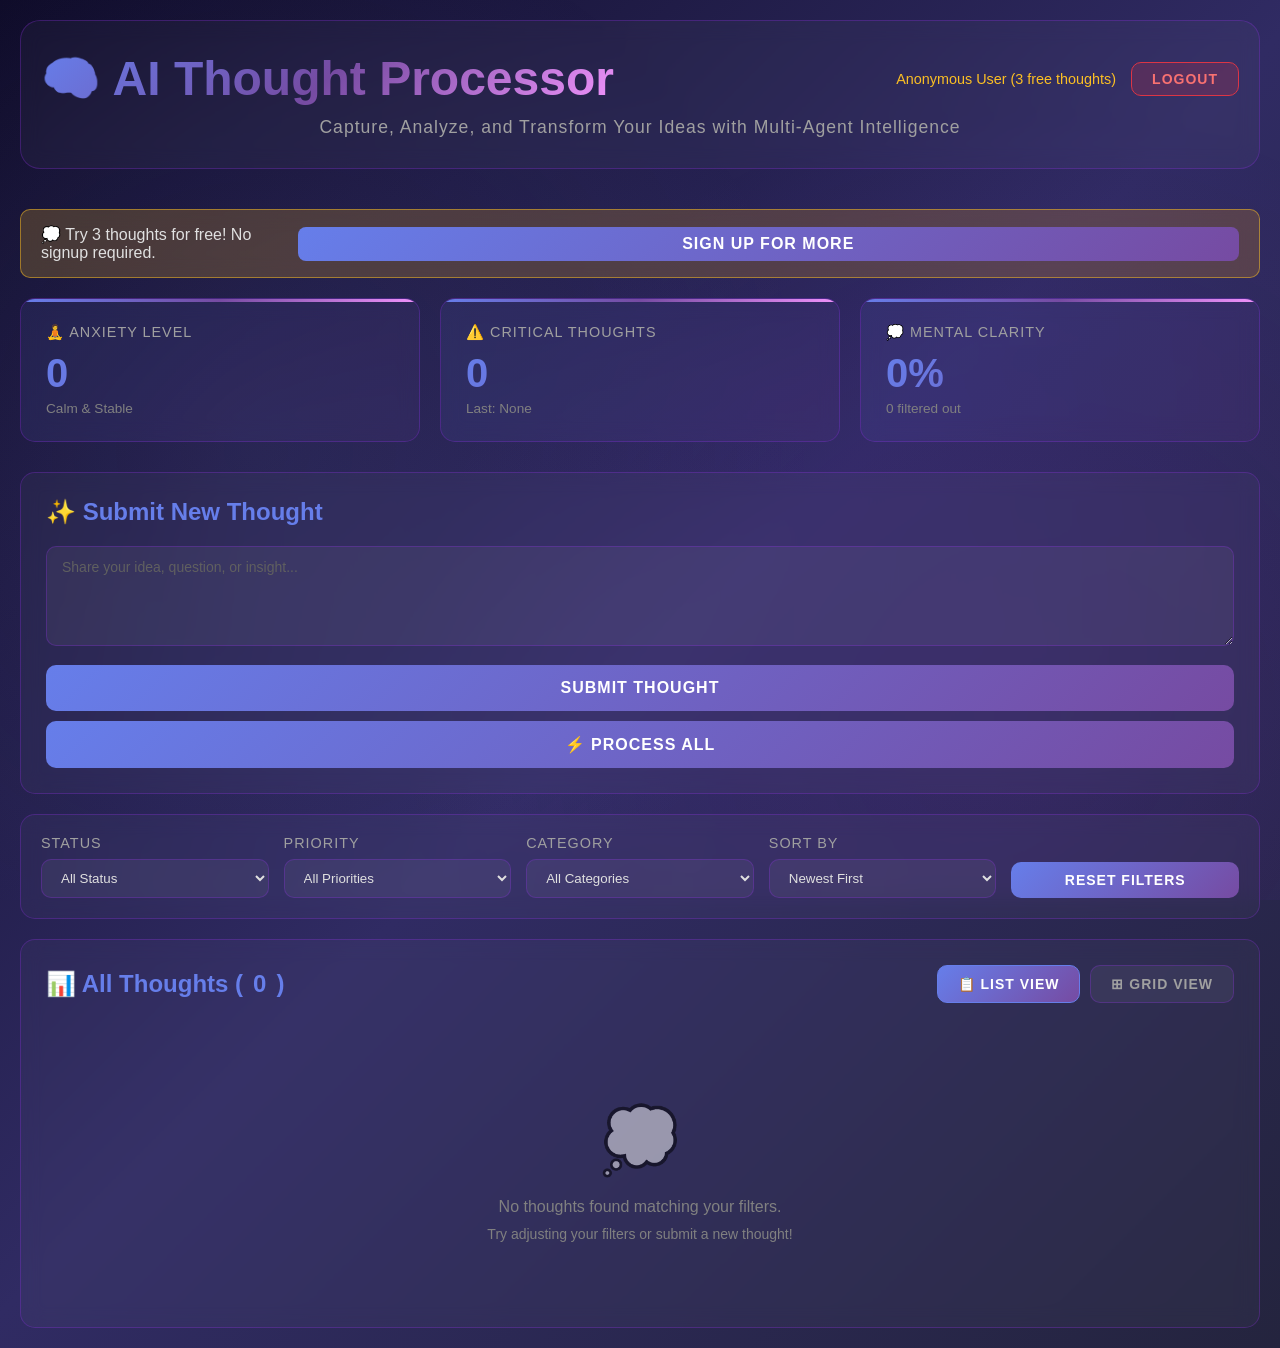
==== frontend/index.html @ 532baea5 "For now" ====
<!DOCTYPE html>
<html lang="en">
<head>
    <meta charset="UTF-8">
    <meta name="viewport" content="width=device-width, initial-scale=1.0">
    <title>AI Thought Processor</title>
    <style>
        * {
            margin: 0;
            padding: 0;
            box-sizing: border-box;
        }
        
        body {
            font-family: 'Segoe UI', Tahoma, Geneva, Verdana, sans-serif;
            background: linear-gradient(135deg, #0f0c29 0%, #302b63 50%, #24243e 100%);
            min-height: 100vh;
            color: #e0e0e0;
            padding: 20px;
            position: relative;
            overflow-x: hidden;
        }
        
        body::before {
            content: '';
            position: fixed;
            top: 0;
            left: 0;
            width: 100%;
            height: 100%;
            background: 
                radial-gradient(circle at 20% 50%, rgba(120, 119, 198, 0.1) 0%, transparent 50%),
                radial-gradient(circle at 80% 80%, rgba(138, 43, 226, 0.1) 0%, transparent 50%);
            pointer-events: none;
            z-index: 0;
        }
        
        .container {
            max-width: 1400px;
            margin: 0 auto;
            position: relative;
            z-index: 1;
        }
        
        .header {
            text-align: center;
            margin-bottom: 40px;
            padding: 30px 20px;
            background: rgba(255, 255, 255, 0.03);
            border-radius: 20px;
            border: 1px solid rgba(138, 43, 226, 0.3);
            backdrop-filter: blur(10px);
        }
        
        .header h1 {
            font-size: 3rem;
            background: linear-gradient(135deg, #667eea 0%, #764ba2 50%, #f093fb 100%);
            -webkit-background-clip: text;
            -webkit-text-fill-color: transparent;
            background-clip: text;
            margin-bottom: 10px;
            font-weight: 700;
        }
        
        .header p {
            color: #a0a0a0;
            font-size: 1.1rem;
            letter-spacing: 1px;
        }
        
        .dashboard {
            display: grid;
            grid-template-columns: repeat(auto-fit, minmax(250px, 1fr));
            gap: 20px;
            margin-bottom: 30px;
        }
        
        .stat-card {
            background: linear-gradient(135deg, rgba(102, 126, 234, 0.1) 0%, rgba(118, 75, 162, 0.1) 100%);
            border: 1px solid rgba(138, 43, 226, 0.3);
            border-radius: 15px;
            padding: 25px;
            backdrop-filter: blur(10px);
            transition: all 0.3s ease;
            position: relative;
            overflow: hidden;
        }
        
        .stat-card::before {
            content: '';
            position: absolute;
            top: 0;
            left: 0;
            width: 100%;
            height: 3px;
            background: linear-gradient(90deg, #667eea, #764ba2, #f093fb);
        }
        
        .stat-card:hover {
            transform: translateY(-5px);
            box-shadow: 0 10px 30px rgba(138, 43, 226, 0.3);
            border-color: rgba(138, 43, 226, 0.6);
        }
        
        .stat-label {
            font-size: 0.9rem;
            color: #a0a0a0;
            text-transform: uppercase;
            letter-spacing: 1px;
            margin-bottom: 10px;
        }
        
        .stat-value {
            font-size: 2.5rem;
            font-weight: 700;
            background: linear-gradient(135deg, #667eea 0%, #764ba2 100%);
            -webkit-background-clip: text;
            -webkit-text-fill-color: transparent;
            background-clip: text;
            margin-bottom: 5px;
        }
        
        .stat-subtitle {
            font-size: 0.85rem;
            color: #808080;
        }
        
        .strength-meter {
            margin-top: 15px;
        }
        
        .meter-bar {
            height: 8px;
            background: rgba(255, 255, 255, 0.1);
            border-radius: 10px;
            overflow: hidden;
        }
        
        .meter-fill {
            height: 100%;
            background: linear-gradient(90deg, #667eea, #764ba2, #f093fb);
            border-radius: 10px;
            transition: width 0.5s ease;
            box-shadow: 0 0 10px rgba(102, 126, 234, 0.5);
        }
        
        .main-grid {
            display: grid;
            grid-template-columns: 1fr 1fr;
            gap: 20px;
            margin-bottom: 20px;
        }
        
        @media (max-width: 768px) {
            .main-grid {
                grid-template-columns: 1fr;
            }
        }
        
        .card {
            background: rgba(255, 255, 255, 0.03);
            border-radius: 15px;
            padding: 25px;
            border: 1px solid rgba(138, 43, 226, 0.3);
            backdrop-filter: blur(10px);
            transition: all 0.3s ease;
        }
        
        .card:hover {
            border-color: rgba(138, 43, 226, 0.6);
            box-shadow: 0 10px 30px rgba(138, 43, 226, 0.2);
        }
        
        .card h2 {
            color: #667eea;
            margin-bottom: 20px;
            font-size: 1.5rem;
            display: flex;
            align-items: center;
            gap: 10px;
        }
        
        .form-group {
            margin-bottom: 15px;
        }
        
        label {
            display: block;
            margin-bottom: 8px;
            color: #a0a0a0;
            font-weight: 500;
            font-size: 0.9rem;
            text-transform: uppercase;
            letter-spacing: 1px;
        }
        
        textarea, input {
            width: 100%;
            padding: 12px 15px;
            background: rgba(255, 255, 255, 0.05);
            border: 1px solid rgba(138, 43, 226, 0.3);
            border-radius: 10px;
            color: #e0e0e0;
            font-family: inherit;
            font-size: 14px;
            transition: all 0.3s;
        }
        
        textarea:focus, input:focus {
            outline: none;
            border-color: #667eea;
            background: rgba(255, 255, 255, 0.08);
            box-shadow: 0 0 20px rgba(102, 126, 234, 0.2);
        }
        
        textarea {
            resize: vertical;
            min-height: 120px;
        }
        
        textarea::placeholder, input::placeholder {
            color: #606060;
        }
        
        button {
            width: 100%;
            padding: 14px 24px;
            background: linear-gradient(135deg, #667eea 0%, #764ba2 100%);
            color: white;
            border: none;
            border-radius: 10px;
            font-size: 16px;
            font-weight: 600;
            cursor: pointer;
            transition: all 0.3s;
            text-transform: uppercase;
            letter-spacing: 1px;
            position: relative;
            overflow: hidden;
        }
        
        button::before {
            content: '';
            position: absolute;
            top: 50%;
            left: 50%;
            width: 0;
            height: 0;
            border-radius: 50%;
            background: rgba(255, 255, 255, 0.2);
            transform: translate(-50%, -50%);
            transition: width 0.6s, height 0.6s;
        }
        
        button:hover::before {
            width: 300px;
            height: 300px;
        }
        
        button:hover {
            transform: translateY(-2px);
            box-shadow: 0 10px 30px rgba(102, 126, 234, 0.4);
        }
        
        button:active {
            transform: translateY(0);
        }
        
        button:disabled {
            background: rgba(255, 255, 255, 0.1);
            cursor: not-allowed;
            transform: none;
        }
        
        .status {
            margin-top: 15px;
            padding: 12px 15px;
            border-radius: 10px;
            font-size: 14px;
            border: 1px solid;
        }
        
        .status.success {
            background: rgba(52, 168, 83, 0.2);
            border-color: #34a853;
            color: #4ade80;
        }
        
        .status.error {
            background: rgba(220, 53, 69, 0.2);
            border-color: #dc3545;
            color: #f87171;
        }
        
        .status.info {
            background: rgba(102, 126, 234, 0.2);
            border-color: #667eea;
            color: #93c5fd;
        }
        
        .filters {
            background: rgba(255, 255, 255, 0.03);
            border: 1px solid rgba(138, 43, 226, 0.3);
            border-radius: 15px;
            padding: 20px;
            margin-bottom: 20px;
            backdrop-filter: blur(10px);
        }
        
        .filter-grid {
            display: grid;
            grid-template-columns: repeat(auto-fit, minmax(200px, 1fr));
            gap: 15px;
            align-items: end;
        }
        
        .filter-group {
            display: flex;
            flex-direction: column;
        }
        
        select {
            padding: 10px 15px;
            background: rgba(255, 255, 255, 0.05);
            border: 1px solid rgba(138, 43, 226, 0.3);
            border-radius: 10px;
            color: #e0e0e0;
            font-family: inherit;
            cursor: pointer;
            transition: all 0.3s;
        }
        
        select:focus {
            outline: none;
            border-color: #667eea;
            box-shadow: 0 0 20px rgba(102, 126, 234, 0.2);
        }
        
        select option {
            background: #1a1a2e;
            color: #e0e0e0;
        }
        
        .btn-small {
            padding: 10px 20px;
            font-size: 14px;
            width: auto;
        }
        
        .thoughts-list {
            grid-column: 1 / -1;
        }
        
        .view-toggle {
            display: flex;
            gap: 10px;
            margin-bottom: 20px;
        }
        
        .view-btn {
            padding: 10px 20px;
            background: rgba(255, 255, 255, 0.05);
            border: 1px solid rgba(138, 43, 226, 0.3);
            border-radius: 10px;
            color: #a0a0a0;
            cursor: pointer;
            transition: all 0.3s;
            font-size: 14px;
            width: auto;
        }
        
        .view-btn.active {
            background: linear-gradient(135deg, #667eea 0%, #764ba2 100%);
            color: white;
            border-color: #667eea;
        }
        
        .thoughts-grid {
            display: grid;
            grid-template-columns: repeat(auto-fill, minmax(320px, 1fr));
            gap: 20px;
        }
        
        .thoughts-timeline {
            display: flex;
            flex-direction: column;
            gap: 15px;
        }
        
        .thought-item {
            background: rgba(255, 255, 255, 0.03);
            padding: 20px;
            border-radius: 12px;
            border-left: 4px solid #667eea;
            border: 1px solid rgba(138, 43, 226, 0.3);
            transition: all 0.3s ease;
            cursor: pointer;
            backdrop-filter: blur(10px);
        }
        
        .thought-item:hover {
            transform: translateX(5px);
            border-color: rgba(138, 43, 226, 0.6);
            box-shadow: 0 5px 20px rgba(138, 43, 226, 0.3);
        }
        
        .thought-item.completed {
            border-left-color: #34a853;
        }
        
        .thought-item.pending {
            border-left-color: #fbbf24;
        }
        
        .thought-item.processing {
            border-left-color: #3b82f6;
        }
        
        .thought-item.failed {
            border-left-color: #dc3545;
        }
        
        .thought-header {
            display: flex;
            justify-content: space-between;
            align-items: center;
            margin-bottom: 12px;
            flex-wrap: wrap;
            gap: 10px;
        }
        
        .thought-status {
            padding: 5px 12px;
            border-radius: 20px;
            font-size: 11px;
            font-weight: 600;
            text-transform: uppercase;
            letter-spacing: 1px;
        }
        
        .thought-status.completed {
            background: rgba(52, 168, 83, 0.2);
            color: #4ade80;
            border: 1px solid #34a853;
        }
        
        .thought-status.pending {
            background: rgba(251, 191, 36, 0.2);
            color: #fbbf24;
            border: 1px solid #fbbf24;
        }
        
        .thought-status.processing {
            background: rgba(59, 130, 246, 0.2);
            color: #60a5fa;
            border: 1px solid #3b82f6;
        }
        
        .thought-status.failed {
            background: rgba(220, 53, 69, 0.2);
            color: #f87171;
            border: 1px solid #dc3545;
        }
        
        .thought-text {
            color: #e0e0e0;
            margin-bottom: 12px;
            line-height: 1.6;
            font-size: 15px;
        }
        
        .thought-details {
            font-size: 12px;
            color: #808080;
            display: flex;
            gap: 15px;
            flex-wrap: wrap;
        }
        
        .thought-meta {
            display: flex;
            align-items: center;
            gap: 5px;
        }
        
        .priority-badge {
            padding: 4px 10px;
            border-radius: 12px;
            font-size: 11px;
            font-weight: 600;
            text-transform: uppercase;
        }
        
        .priority-critical {
            background: rgba(220, 53, 69, 0.2);
            color: #f87171;
            border: 1px solid #dc3545;
        }
        
        .priority-high {
            background: rgba(249, 115, 22, 0.2);
            color: #fb923c;
            border: 1px solid #f97316;
        }
        
        .priority-medium {
            background: rgba(251, 191, 36, 0.2);
            color: #fbbf24;
            border: 1px solid #fbbf24;
        }
        
        .priority-low {
            background: rgba(156, 163, 175, 0.2);
            color: #9ca3af;
            border: 1px solid #6b7280;
        }
        
        .value-score {
            display: inline-flex;
            align-items: center;
            gap: 5px;
            padding: 4px 10px;
            background: rgba(102, 126, 234, 0.2);
            border-radius: 12px;
            border: 1px solid rgba(102, 126, 234, 0.4);
            font-size: 11px;
            font-weight: 600;
        }
        
        .loading {
            text-align: center;
            padding: 60px;
            color: #808080;
        }
        
        .spinner {
            border: 3px solid rgba(255, 255, 255, 0.1);
            border-top: 3px solid #667eea;
            border-radius: 50%;
            width: 50px;
            height: 50px;
            animation: spin 1s linear infinite;
            margin: 0 auto 20px;
        }
        
        @keyframes spin {
            0% { transform: rotate(0deg); }
            100% { transform: rotate(360deg); }
        }
        
        ::-webkit-scrollbar {
            width: 10px;
        }
        
        ::-webkit-scrollbar-track {
            background: rgba(255, 255, 255, 0.05);
        }
        
        ::-webkit-scrollbar-thumb {
            background: linear-gradient(135deg, #667eea 0%, #764ba2 100%);
            border-radius: 10px;
        }
        
        ::-webkit-scrollbar-thumb:hover {
            background: linear-gradient(135deg, #764ba2 0%, #667eea 100%);
        }
        
        .empty-state {
            text-align: center;
            padding: 60px 20px;
            color: #808080;
        }
        
        .empty-state-icon {
            font-size: 4rem;
            margin-bottom: 20px;
            opacity: 0.5;
        }
    </style>
</head>
<body>
    <div class="container">
        <div class="header">
            <div style="display: flex; justify-content: space-between; align-items: center; margin-bottom: 10px;">
                <h1 style="margin: 0;">🧠 AI Thought Processor</h1>
                <div style="display: flex; gap: 15px; align-items: center;">
                    <span id="userEmail" style="color: #a0a0a0; font-size: 0.9rem;"></span>
                    <button onclick="logout()" style="padding: 8px 20px; width: auto; font-size: 14px; background: rgba(220, 53, 69, 0.2); border: 1px solid #dc3545; color: #f87171;">
                        Logout
                    </button>
                </div>
            </div>
            <p>Capture, Analyze, and Transform Your Ideas with Multi-Agent Intelligence</p>
        </div>

        <div class="dashboard" id="dashboard">
            <div class="stat-card">
                <div class="stat-label">🧘 Anxiety Level</div>
                <div class="stat-value" id="anxietyLevel">0</div>
                <div class="stat-subtitle" id="anxietySubtitle">Calm & Stable</div>
            </div>

            <div class="stat-card">
                <div class="stat-label">⚠️ Critical Thoughts</div>
                <div class="stat-value" id="criticalCount">0</div>
                <div class="stat-subtitle">Last: <span id="lastCritical">None</span></div>
            </div>

            <div class="stat-card">
                <div class="stat-label">💭 Mental Clarity</div>
                <div class="stat-value" id="clarityScore">0%</div>
                <div class="stat-subtitle" id="nonEssentialCount">Essential thoughts</div>
            </div>
        </div>

        <div class="card" style="margin-bottom: 20px;">
            <h2>✨ Submit New Thought</h2>
            <div class="form-group">
                <textarea id="thoughtText" placeholder="Share your idea, question, or insight..." style="min-height: 100px;"></textarea>
            </div>
            <div style="display: flex; gap: 10px; align-items: center; flex-wrap: wrap;">
                <button onclick="submitThought()" style="flex: 1; min-width: 200px;">Submit Thought</button>
                <span id="pendingBadge" style="display: none; padding: 8px 16px; background: rgba(251, 191, 36, 0.2); border: 1px solid #fbbf24; border-radius: 20px; color: #fbbf24; font-size: 14px; font-weight: 600;">
                    <span id="pendingCount">0</span> Pending
                </span>
                <button onclick="triggerProcess()" class="btn-secondary" style="min-width: 180px;">⚡ Process All</button>
            </div>
            <div id="submitStatus"></div>
            <div id="processStatus"></div>
        </div>

        <div class="filters">
            <div class="filter-grid">
                <div class="filter-group">
                    <label>Status</label>
                    <select id="filterStatus" onchange="applyFilters()">
                        <option value="all">All Status</option>
                        <option value="completed">Completed</option>
                        <option value="pending">Pending</option>
                        <option value="processing">Processing</option>
                        <option value="failed">Failed</option>
                    </select>
                </div>
                
                <div class="filter-group">
                    <label>Priority</label>
                    <select id="filterPriority" onchange="applyFilters()">
                        <option value="all">All Priorities</option>
                        <option value="critical">Critical</option>
                        <option value="high">High</option>
                        <option value="medium">Medium</option>
                        <option value="low">Low</option>
                    </select>
                </div>
                
                <div class="filter-group">
                    <label>Category</label>
                    <select id="filterCategory" onchange="applyFilters()">
                        <option value="all">All Categories</option>
                        <option value="idea">Idea</option>
                        <option value="question">Question</option>
                        <option value="concern">Concern</option>
                        <option value="observation">Observation</option>
                        <option value="reflection">Reflection</option>
                    </select>
                </div>
                
                <div class="filter-group">
                    <label>Sort By</label>
                    <select id="sortBy" onchange="applyFilters()">
                        <option value="created_desc">Newest First</option>
                        <option value="created_asc">Oldest First</option>
                        <option value="priority_desc">Priority (High-Low)</option>
                        <option value="value_desc">Value (High-Low)</option>
                        <option value="strength_desc">Strength (High-Low)</option>
                    </select>
                </div>
                
                <div class="filter-group">
                    <button class="btn-small" onclick="resetFilters()">Reset Filters</button>
                </div>
            </div>
        </div>

        <div class="card thoughts-list">
            <div style="display: flex; justify-content: space-between; align-items: center; margin-bottom: 20px; flex-wrap: wrap; gap: 15px;">
                <h2>📊 All Thoughts (<span id="thoughtCount">0</span>)</h2>
                <div class="view-toggle">
                    <button class="view-btn active" onclick="setViewMode('list')">📋 List View</button>
                    <button class="view-btn" onclick="setViewMode('grid')">⊞ Grid View</button>
                </div>
            </div>
            <div id="thoughtsList">
                <div class="loading">
                    <div class="spinner"></div>
                    <p>Loading thoughts...</p>
                </div>
            </div>
        </div>
    </div>

    <script>
        const API_BASE = 'http://localhost:8000';
        let allThoughts = [];
        let currentViewMode = 'list';
        let isAnonymous = false;
        let anonymousSessionInfo = null;
        let eventSource = null;
        let reconnectTimeout = null;
        let reconnectAttempts = 0;
        const MAX_RECONNECT_ATTEMPTS = 5;

        // Check if user is authenticated (or allow anonymous mode)
        function checkAuth() {
            const token = localStorage.getItem('auth_token');
            const userId = localStorage.getItem('user_id');
            
            if (!token || !userId) {
                // Allow anonymous mode
                isAnonymous = true;
                setupAnonymousMode();
                return true; // Allow to continue
            }
            isAnonymous = false;
            return true;
        }

        // Setup anonymous user mode
        function setupAnonymousMode() {
            // Get or create anonymous session token
            let sessionToken = localStorage.getItem('anonymous_session_token');
            if (!sessionToken) {
                // Will be created on first thought submission
                console.log('Anonymous mode: No session token yet');
            }
            
            // Update UI for anonymous user
            const userEmailElement = document.getElementById('userEmail');
            if (userEmailElement) {
                userEmailElement.textContent = 'Anonymous User (3 free thoughts)';
                userEmailElement.style.color = '#fbbf24';
            }
            
            // Show anonymous banner
            showAnonymousBanner();
        }

        // Show banner for anonymous users
        function showAnonymousBanner() {
            const banner = document.createElement('div');
            banner.id = 'anonymousBanner';
            banner.style.cssText = `
                background: linear-gradient(135deg, rgba(251, 191, 36, 0.2), rgba(245, 158, 11, 0.2));
                border: 1px solid rgba(251, 191, 36, 0.5);
                border-radius: 10px;
                padding: 15px 20px;
                margin-bottom: 20px;
                display: flex;
                justify-content: space-between;
                align-items: center;
                backdrop-filter: blur(10px);
            `;
            
            const textSpan = document.createElement('span');
            textSpan.id = 'anonymousBannerText';
            textSpan.textContent = '💭 Try 3 thoughts for free! No signup required.';
            textSpan.style.color = '#e0e0e0';
            
            const signupBtn = document.createElement('button');
            signupBtn.textContent = 'Sign Up for More';
            signupBtn.style.cssText = `
                background: linear-gradient(135deg, #667eea, #764ba2);
                border: none;
                color: white;
                padding: 8px 20px;
                border-radius: 8px;
                cursor: pointer;
                font-weight: 600;
                transition: all 0.3s ease;
            `;
            signupBtn.onmouseover = function() { this.style.transform = 'translateY(-2px)'; };
            signupBtn.onmouseout = function() { this.style.transform = 'translateY(0)'; };
            signupBtn.onclick = function() { window.location.href = 'login.html?signup=true'; };
            
            banner.appendChild(textSpan);
            banner.appendChild(signupBtn);
            
            const container = document.querySelector('.container');
            const header = document.querySelector('.header');
            container.insertBefore(banner, header.nextSibling);
        }

        // Update anonymous banner with remaining thoughts
        function updateAnonymousBanner(sessionInfo) {
            const bannerText = document.getElementById('anonymousBannerText');
            if (bannerText && sessionInfo) {
                const remaining = sessionInfo.thoughts_remaining;
                if (remaining === 0) {
                    bannerText.textContent = '🎉 You\'ve used all 3 free thoughts! Sign up to continue.';
                    bannerText.style.color = '#fbbf24';
                } else {
                    bannerText.textContent = `💭 ${remaining} free thought${remaining !== 1 ? 's' : ''} remaining. Sign up for unlimited!`;
                }
            }
        }

        // Show rate limit modal when limit is reached
        function showRateLimitModal() {
            const modal = document.createElement('div');
            modal.style.cssText = `
                position: fixed;
                top: 0;
                left: 0;
                width: 100%;
                height: 100%;
                background: rgba(0, 0, 0, 0.8);
                display: flex;
                justify-content: center;
                align-items: center;
                z-index: 10000;
                backdrop-filter: blur(10px);
            `;
            
            const modalContent = document.createElement('div');
            modalContent.style.cssText = `
                background: linear-gradient(135deg, #1a1a2e, #16213e);
                border: 2px solid rgba(138, 43, 226, 0.5);
                border-radius: 20px;
                padding: 40px;
                max-width: 500px;
                text-align: center;
                box-shadow: 0 20px 60px rgba(138, 43, 226, 0.4);
            `;
            
            modalContent.innerHTML = `
                <div style="font-size: 4rem; margin-bottom: 20px;">🎯</div>
                <h2 style="color: #f093fb; margin-bottom: 15px; font-size: 2rem;">Ready for More Insights?</h2>
                <p style="color: #e0e0e0; margin-bottom: 25px; font-size: 1.1rem; line-height: 1.6;">
                    You've reached your limit of 3 free thoughts.<br>
                    Sign up now to unlock unlimited thought processing and AI-powered insights!
                </p>
                <div style="display: flex; gap: 15px; justify-content: center; margin-top: 30px;">
                    <button id="signupBtn" style="
                        background: linear-gradient(135deg, #667eea, #764ba2);
                        border: none;
                        color: white;
                        padding: 15px 30px;
                        border-radius: 10px;
                        cursor: pointer;
                        font-weight: 600;
                        font-size: 1rem;
                        transition: all 0.3s ease;
                        box-shadow: 0 4px 15px rgba(102, 126, 234, 0.4);
                    ">Sign Up Free</button>
                    <button id="loginBtn" style="
                        background: transparent;
                        border: 2px solid rgba(138, 43, 226, 0.5);
                        color: #e0e0e0;
                        padding: 15px 30px;
                        border-radius: 10px;
                        cursor: pointer;
                        font-weight: 600;
                        font-size: 1rem;
                        transition: all 0.3s ease;
                    ">I Have an Account</button>
                </div>
            `;
            
            modal.appendChild(modalContent);
            document.body.appendChild(modal);
            
            document.getElementById('signupBtn').onclick = function() {
                const sessionToken = localStorage.getItem('anonymous_session_token');
                localStorage.setItem('pending_conversion_token', sessionToken);
                window.location.href = 'login.html?signup=true';
            };
            
            document.getElementById('loginBtn').onclick = function() {
                const sessionToken = localStorage.getItem('anonymous_session_token');
                localStorage.setItem('pending_conversion_token', sessionToken);
                window.location.href = 'login.html';
            };
            
            // Hover effects
            const signupBtn = document.getElementById('signupBtn');
            signupBtn.onmouseover = function() { this.style.transform = 'translateY(-3px)'; };
            signupBtn.onmouseout = function() { this.style.transform = 'translateY(0)'; };
            
            const loginBtn = document.getElementById('loginBtn');
            loginBtn.onmouseover = function() { this.style.transform = 'translateY(-3px)'; this.style.borderColor = '#764ba2'; };
            loginBtn.onmouseout = function() { this.style.transform = 'translateY(0)'; this.style.borderColor = 'rgba(138, 43, 226, 0.5)'; };
        }

        // Get authentication headers
        function getAuthHeaders() {
            const token = localStorage.getItem('auth_token');
            return {
                'Content-Type': 'application/json',
                'Authorization': `Bearer ${token}`
            };
        }

        // Get or create user ID from localStorage
        function getUserId() {
            let userId = localStorage.getItem('user_id') || localStorage.getItem('thought_user_id');
            if (!userId && !isAnonymous) {
                // If no user ID and not anonymous, redirect to login
                window.location.href = 'login.html';
                return null;
            }
            return userId;
        }

        // Handle logout
        function logout() {
            localStorage.removeItem('auth_token');
            localStorage.removeItem('user_id');
            localStorage.removeItem('user_email');
            localStorage.removeItem('thought_user_id');
            window.location.href = 'login.html';
        }

        // Check authentication on page load
        if (!checkAuth()) {
            // Will setup anonymous mode or stay as authenticated
        } else {
            // Display user email if authenticated
            if (!isAnonymous) {
                const userEmail = localStorage.getItem('user_email');
                if (userEmail) {
                    document.getElementById('userEmail').textContent = userEmail;
                }
            }
        }

        async function submitThought() {
            const thoughtText = document.getElementById('thoughtText').value;
            const statusDiv = document.getElementById('submitStatus');

            if (!thoughtText || !thoughtText.trim()) {
                statusDiv.className = 'status error';
                statusDiv.textContent = '❌ Please enter a thought';
                return;
            }

            try {
                if (isAnonymous) {
                    // Anonymous submission
                    const sessionToken = localStorage.getItem('anonymous_session_token');
                    
                    const response = await fetch(`${API_BASE}/anonymous/thoughts`, {
                        method: 'POST',
                        headers: { 'Content-Type': 'application/json' },
                        body: JSON.stringify({ 
                            text: thoughtText,
                            session_token: sessionToken 
                        })
                    });

                    if (response.status === 429) {
                        // Rate limit reached
                        statusDiv.className = 'status error';
                        statusDiv.textContent = '🚀 You\'ve reached your limit! Sign up to continue.';
                        showRateLimitModal();
                        return;
                    }

                    if (response.ok) {
                        const data = await response.json();
                        
                        // Store session token if new
                        if (data.session_info && data.session_info.session_token) {
                            localStorage.setItem('anonymous_session_token', data.session_info.session_token);
                            anonymousSessionInfo = data.session_info;
                            updateAnonymousBanner(data.session_info);
                        }
                        
                        statusDiv.className = 'status success';
                        const remaining = data.session_info?.thoughts_remaining || 0;
                        statusDiv.textContent = `✅ Thought submitted! ${remaining} free thought${remaining !== 1 ? 's' : ''} remaining.`;
                        document.getElementById('thoughtText').value = '';
                        setTimeout(() => loadThoughts(), 1000);
                        
                        // Show modal if this was the last thought
                        if (remaining === 0) {
                            setTimeout(() => showRateLimitModal(), 2000);
                        }
                    } else {
                        throw new Error('Failed to submit');
                    }
                } else {
                    // Authenticated submission
                    const userId = getUserId();
                    if (!userId) return;

                    const response = await fetch(`${API_BASE}/thoughts`, {
                        method: 'POST',
                        headers: getAuthHeaders(),
                        body: JSON.stringify({ user_id: userId, text: thoughtText })
                    });

                    if (response.status === 401) {
                        // Token expired or invalid
                        logout();
                        return;
                    }

                    if (response.ok) {
                        statusDiv.className = 'status success';
                        statusDiv.textContent = '✅ Thought submitted successfully!';
                        document.getElementById('thoughtText').value = '';
                        setTimeout(() => loadThoughts(), 1000);
                    } else {
                        throw new Error('Failed to submit');
                    }
                }
            } catch (error) {
                statusDiv.className = 'status error';
                statusDiv.textContent = '❌ Failed to submit thought. Please try again.';
            }
        }

        async function triggerProcess() {
            const statusDiv = document.getElementById('processStatus');
            statusDiv.className = 'status info';
            statusDiv.textContent = '⚙️ Triggering batch processor...';

            try {
                const response = await fetch(`${API_BASE}/process/trigger`, {
                    method: 'POST',
                    headers: getAuthHeaders()
                });

                if (response.status === 401) {
                    logout();
                    return;
                }

                if (response.ok) {
                    statusDiv.className = 'status success';
                    statusDiv.textContent = '✅ Processing started! Thoughts will be analyzed in the next batch cycle.';
                    setTimeout(() => loadThoughts(), 2000);
                } else {
                    throw new Error('Failed to trigger');
                }
            } catch (error) {
                statusDiv.className = 'status error';
                statusDiv.textContent = '❌ Failed to trigger processing.';
            }
        }

        async function loadThoughts() {
            try {
                let response;
                
                if (isAnonymous) {
                    // Load anonymous thoughts
                    const sessionToken = localStorage.getItem('anonymous_session_token');
                    if (!sessionToken) {
                        // No session yet, show empty state
                        allThoughts = [];
                        updateDashboard();
                        applyFilters();
                        return;
                    }
                    
                    response = await fetch(`${API_BASE}/anonymous/thoughts/${sessionToken}`, {
                        headers: { 'Content-Type': 'application/json' }
                    });
                    
                    if (!response.ok) {
                        allThoughts = [];
                        updateDashboard();
                        applyFilters();
                        return;
                    }
                } else {
                    // Load authenticated user thoughts
                    const userId = getUserId();
                    if (!userId) return;

                    response = await fetch(`${API_BASE}/thoughts/${userId}`, {
                        headers: getAuthHeaders()
                    });

                    if (response.status === 401) {
                        logout();
                        return;
                    }
                }

                const data = await response.json();
                allThoughts = data.thoughts || [];
                
                updateDashboard();
                applyFilters();
            } catch (error) {
                console.error('Error loading thoughts:', error);
                document.getElementById('thoughtsList').innerHTML = `
                    <div class="empty-state">
                        <div class="empty-state-icon">⚠️</div>
                        <p>Failed to load thoughts. Please check your connection.</p>
                    </div>
                `;
            }
        }

        function updateDashboard() {
            const completed = allThoughts.filter(t => t.status === 'completed');
            const pending = allThoughts.filter(t => t.status === 'pending');

            // Calculate Anxiety Level
            const anxietyKeywords = ['stress', 'worry', 'anxious', 'nervous', 'overwhelm', 'panic', 'fear'];
            const anxiousThoughts = completed.filter(t => {
                const urgency = t.classification?.urgency || '';
                const tone = t.classification?.emotional_tone || '';
                const isHighUrgency = urgency === 'high' || urgency === 'immediate';
                const isAnxiousTone = anxietyKeywords.some(kw => tone.toLowerCase().includes(kw));
                return isHighUrgency || isAnxiousTone;
            });
            const anxietyLevel = anxiousThoughts.length;
            const anxietyColor = anxietyLevel === 0 ? '#34a853' : anxietyLevel <= 2 ? '#fbbf24' : '#dc3545';

            // Calculate Critical Thoughts
            const criticalThoughts = allThoughts.filter(t => {
                const priorityLevel = t.priority?.priority_level?.toLowerCase() || '';
                return priorityLevel === 'critical' || priorityLevel === 'high';
            });
            const criticalCount = criticalThoughts.length;
            const lastCritical = criticalThoughts.length > 0
                ? new Date(criticalThoughts[0].created_at).toLocaleDateString()
                : 'None';

            // Calculate Mental Clarity Score (% of essential thoughts)
            const nonEssentialThoughts = completed.filter(t => {
                const priorityLevel = t.priority?.priority_level?.toLowerCase() || '';
                const type = t.classification?.type || '';
                const urgency = t.classification?.urgency || '';
                const weightedTotal = t.value_impact?.weighted_total || 0;

                return priorityLevel === 'defer' ||
                       (type === 'observation' && urgency === 'never') ||
                       weightedTotal === 0;
            });
            const essentialPercentage = completed.length > 0
                ? Math.round(((completed.length - nonEssentialThoughts.length) / completed.length) * 100)
                : 0;

            // Update DOM
            document.getElementById('anxietyLevel').textContent = anxietyLevel;
            document.getElementById('anxietyLevel').style.color = anxietyColor;
            document.getElementById('anxietySubtitle').textContent = anxietyLevel === 0 ? 'Calm & Stable' :
                anxietyLevel <= 2 ? 'Mild Concerns' : 'Needs Attention';

            document.getElementById('criticalCount').textContent = criticalCount;
            document.getElementById('lastCritical').textContent = lastCritical;

            document.getElementById('clarityScore').textContent = essentialPercentage + '%';
            document.getElementById('nonEssentialCount').textContent = nonEssentialThoughts.length + ' filtered out';

            // Update pending count badge
            document.getElementById('pendingCount').textContent = pending.length;
            document.getElementById('pendingBadge').style.display = pending.length > 0 ? 'inline-block' : 'none';
        }

        function applyFilters() {
            const status = document.getElementById('filterStatus').value;
            const priority = document.getElementById('filterPriority').value;
            const category = document.getElementById('filterCategory').value;
            const sortBy = document.getElementById('sortBy').value;
            
            let filtered = [...allThoughts];
            
            if (status !== 'all') {
                filtered = filtered.filter(t => t.status === status);
            }
            if (priority !== 'all') {
                filtered = filtered.filter(t => {
                    const priorityLevel = t.priority?.priority_level?.toLowerCase() || '';
                    return priorityLevel === priority.toLowerCase();
                });
            }
            if (category !== 'all') {
                filtered = filtered.filter(t => t.classification?.type === category);
            }

            filtered.sort((a, b) => {
                switch (sortBy) {
                    case 'created_desc':
                        return new Date(b.created_at) - new Date(a.created_at);
                    case 'created_asc':
                        return new Date(a.created_at) - new Date(b.created_at);
                    case 'priority_desc':
                        const priOrder = { critical: 4, high: 3, medium: 2, low: 1, defer: 0 };
                        const aPri = (a.priority?.priority_level?.toLowerCase() || 'defer');
                        const bPri = (b.priority?.priority_level?.toLowerCase() || 'defer');
                        return (priOrder[bPri] || 0) - (priOrder[aPri] || 0);
                    case 'value_desc':
                        return (b.analysis?.value_score || 0) - (a.analysis?.value_score || 0);
                    case 'strength_desc':
                        return (b.analysis?.strength_score || 0) - (a.analysis?.strength_score || 0);
                    default:
                        return 0;
                }
            });
            
            displayThoughts(filtered);
        }

        function resetFilters() {
            document.getElementById('filterStatus').value = 'all';
            document.getElementById('filterPriority').value = 'all';
            document.getElementById('filterCategory').value = 'all';
            document.getElementById('sortBy').value = 'created_desc';
            applyFilters();
        }

        function setViewMode(mode) {
            currentViewMode = mode;
            document.querySelectorAll('.view-btn').forEach(btn => {
                btn.classList.remove('active');
            });
            event.target.classList.add('active');
            applyFilters();
        }

        function displayThoughts(thoughts) {
            const container = document.getElementById('thoughtsList');
            document.getElementById('thoughtCount').textContent = thoughts.length;
            
            if (thoughts.length === 0) {
                container.innerHTML = `
                    <div class="empty-state">
                        <div class="empty-state-icon">💭</div>
                        <p>No thoughts found matching your filters.</p>
                        <p style="margin-top: 10px; font-size: 14px;">Try adjusting your filters or submit a new thought!</p>
                    </div>
                `;
                return;
            }
            
            const containerClass = currentViewMode === 'grid' ? 'thoughts-grid' : 'thoughts-timeline';
            container.className = containerClass;
            
            container.innerHTML = thoughts.map(thought => {
                const analysis = thought.analysis || {};
                const classification = thought.classification || {};
                const priorityLevel = (thought.priority?.priority_level || '').toLowerCase();
                const valueScore = analysis.value_score || 0;
                const strengthScore = analysis.strength_score || 0;

                return `
                    <div class="thought-item ${thought.status}" onclick="viewDetails('${thought.user_id}', '${thought.id}')">
                        <div class="thought-header">
                            <span class="thought-status ${thought.status}">${thought.status}</span>
                            ${priorityLevel ? `<span class="priority-badge priority-${priorityLevel}">${priorityLevel}</span>` : ''}
                        </div>
                        <div class="thought-text">${thought.text}</div>
                        <div class="thought-details">
                            <div class="thought-meta">
                                <span>📅 ${new Date(thought.created_at).toLocaleDateString()}</span>
                            </div>
                            ${classification.type ? `
                                <div class="thought-meta">
                                    <span>🏷️ ${classification.type}</span>
                                </div>
                            ` : ''}
                            ${valueScore > 0 ? `
                                <div class="value-score">
                                    💎 Value: ${valueScore}/10
                                </div>
                            ` : ''}
                            ${strengthScore > 0 ? `
                                <div class="value-score">
                                    ⚡ Strength: ${strengthScore}/10
                                </div>
                            ` : ''}
                        </div>
                        ${thought.status === 'completed' && analysis.action_plan ? `
                            <div style="margin-top: 12px; padding-top: 12px; border-top: 1px solid rgba(138, 43, 226, 0.2);">
                                <div style="font-size: 12px; color: #a0a0a0; margin-bottom: 5px;">
                                    🎯 Next Steps: ${analysis.action_plan.next_steps?.slice(0, 1)[0]?.action || 'View details'}
                                </div>
                            </div>
                        ` : ''}
                    </div>
                `;
            }).join('');
        }

        function viewDetails(userId, thoughtId) {
            window.location.href = `detail.html?user_id=${userId}&thought_id=${thoughtId}`;
        }

        // SSE Connection Management
        function connectSSE() {
            if (isAnonymous) {
                // Anonymous users don't get SSE (no real-time processing anyway)
                return;
            }

            const userId = getUserId();
            if (!userId) return;

            const token = localStorage.getItem('auth_token');
            if (!token) return;

            // Close existing connection
            if (eventSource) {
                eventSource.close();
            }

            try {
                // Create SSE connection with auth token as query param
                // Note: EventSource doesn't support custom headers, so we use query param
                const url = `${API_BASE}/events/${userId}?token=${encodeURIComponent(token)}`;
                eventSource = new EventSource(url);

                eventSource.onopen = function() {
                    console.log('✅ SSE Connected - Real-time updates enabled');
                    reconnectAttempts = 0;
                    
                    // Show connection indicator
                    showConnectionStatus('connected');
                };

                eventSource.addEventListener('connected', function(e) {
                    const data = JSON.parse(e.data);
                    console.log('SSE Connection confirmed:', data.message);
                });

                eventSource.addEventListener('thought_created', function(e) {
                    const data = JSON.parse(e.data);
                    console.log('🆕 New thought created:', data.thought_id);
                    
                    // Reload thoughts to show new one
                    loadThoughts();
                    
                    // Show toast notification
                    showToast('Thought created! Analysis will begin shortly.', 'info');
                });

                eventSource.addEventListener('thought_processing', function(e) {
                    const data = JSON.parse(e.data);
                    console.log('⚙️ Thought processing:', data.thought_id);
                    
                    // Update thought status in UI
                    updateThoughtStatus(data.thought_id, 'processing', data.message);
                    
                    showToast('AI analysis started...', 'info');
                });

                eventSource.addEventListener('thought_agent_completed', function(e) {
                    const data = JSON.parse(e.data);
                    console.log(`✓ Agent ${data.agent} completed (${data.progress})`);
                    
                    // Show progress
                    showToast(`${data.agent} completed (${data.progress})`, 'success');
                });

                eventSource.addEventListener('thought_completed', function(e) {
                    const data = JSON.parse(e.data);
                    console.log('✅ Thought completed:', data.thought_id);
                    
                    // Reload thoughts to show analysis
                    loadThoughts();
                    
                    showToast('Analysis complete! View your insights.', 'success');
                });

                eventSource.addEventListener('thought_failed', function(e) {
                    const data = JSON.parse(e.data);
                    console.error('❌ Thought failed:', data.thought_id, data.error);
                    
                    // Reload thoughts
                    loadThoughts();
                    
                    showToast('Analysis failed. Please try again.', 'error');
                });

                eventSource.onerror = function(error) {
                    console.error('❌ SSE Connection error:', error);
                    showConnectionStatus('disconnected');
                    
                    // Attempt reconnection
                    eventSource.close();
                    
                    if (reconnectAttempts < MAX_RECONNECT_ATTEMPTS) {
                        reconnectAttempts++;
                        const delay = Math.min(1000 * Math.pow(2, reconnectAttempts), 30000);
                        console.log(`Reconnecting SSE in ${delay}ms (attempt ${reconnectAttempts}/${MAX_RECONNECT_ATTEMPTS})`);
                        
                        reconnectTimeout = setTimeout(() => {
                            connectSSE();
                        }, delay);
                    } else {
                        console.error('Max reconnection attempts reached. Falling back to polling.');
                        showToast('Real-time updates unavailable. Using refresh mode.', 'warning');
                        // Fallback to polling
                        setInterval(loadThoughts, 10000);
                    }
                };

            } catch (error) {
                console.error('Failed to create SSE connection:', error);
                // Fallback to polling
                setInterval(loadThoughts, 10000);
            }
        }

        function disconnectSSE() {
            if (eventSource) {
                eventSource.close();
                eventSource = null;
            }
            if (reconnectTimeout) {
                clearTimeout(reconnectTimeout);
                reconnectTimeout = null;
            }
        }

        function showConnectionStatus(status) {
            // Add a subtle indicator in the header
            let indicator = document.getElementById('connectionIndicator');
            if (!indicator) {
                indicator = document.createElement('div');
                indicator.id = 'connectionIndicator';
                indicator.style.cssText = `
                    position: fixed;
                    top: 20px;
                    right: 20px;
                    padding: 8px 16px;
                    border-radius: 20px;
                    font-size: 12px;
                    font-weight: 600;
                    z-index: 1000;
                    transition: all 0.3s ease;
                    backdrop-filter: blur(10px);
                `;
                document.body.appendChild(indicator);
            }

            if (status === 'connected') {
                indicator.style.background = 'rgba(52, 168, 83, 0.2)';
                indicator.style.border = '1px solid rgba(52, 168, 83, 0.5)';
                indicator.style.color = '#34a853';
                indicator.innerHTML = '🟢 Live Updates';
                // Hide after 3 seconds
                setTimeout(() => {
                    indicator.style.opacity = '0';
                }, 3000);
            } else {
                indicator.style.background = 'rgba(220, 53, 69, 0.2)';
                indicator.style.border = '1px solid rgba(220, 53, 69, 0.5)';
                indicator.style.color = '#dc3545';
                indicator.innerHTML = '🔴 Reconnecting...';
                indicator.style.opacity = '1';
            }
        }

        function showToast(message, type = 'info') {
            const toast = document.createElement('div');
            toast.style.cssText = `
                position: fixed;
                bottom: 30px;
                right: 30px;
                padding: 16px 24px;
                border-radius: 10px;
                font-size: 14px;
                font-weight: 600;
                z-index: 10000;
                box-shadow: 0 10px 30px rgba(0, 0, 0, 0.3);
                animation: slideIn 0.3s ease;
                backdrop-filter: blur(10px);
            `;

            const colors = {
                info: { bg: 'rgba(102, 126, 234, 0.2)', border: '#667eea', color: '#667eea' },
                success: { bg: 'rgba(52, 168, 83, 0.2)', border: '#34a853', color: '#34a853' },
                error: { bg: 'rgba(220, 53, 69, 0.2)', border: '#dc3545', color: '#dc3545' },
                warning: { bg: 'rgba(251, 191, 36, 0.2)', border: '#fbbf24', color: '#fbbf24' }
            };

            const style = colors[type] || colors.info;
            toast.style.background = style.bg;
            toast.style.border = `1px solid ${style.border}`;
            toast.style.color = style.color;
            toast.textContent = message;

            document.body.appendChild(toast);

            // Add animation
            const styleSheet = document.createElement('style');
            styleSheet.textContent = `
                @keyframes slideIn {
                    from { transform: translateX(400px); opacity: 0; }
                    to { transform: translateX(0); opacity: 1; }
                }
            `;
            document.head.appendChild(styleSheet);

            // Auto remove after 4 seconds
            setTimeout(() => {
                toast.style.animation = 'slideIn 0.3s ease reverse';
                setTimeout(() => toast.remove(), 300);
            }, 4000);
        }

        function updateThoughtStatus(thoughtId, status, message) {
            // Update thought card status if visible
            const thoughtCard = document.querySelector(`[data-thought-id="${thoughtId}"]`);
            if (thoughtCard) {
                const statusBadge = thoughtCard.querySelector('.thought-status');
                if (statusBadge) {
                    statusBadge.className = `thought-status ${status}`;
                    statusBadge.textContent = status;
                }
            }
        }

        // Initialize - load thoughts and connect SSE
        loadThoughts();
        
        if (!isAnonymous) {
            // For authenticated users, connect SSE for real-time updates
            connectSSE();
        } else {
            // For anonymous users, poll every 15 seconds (they're not getting real-time processing anyway)
            setInterval(loadThoughts, 15000);
        }

        // Cleanup on page unload
        window.addEventListener('beforeunload', () => {
            disconnectSSE();
        });
    </script>
</body>
</html>
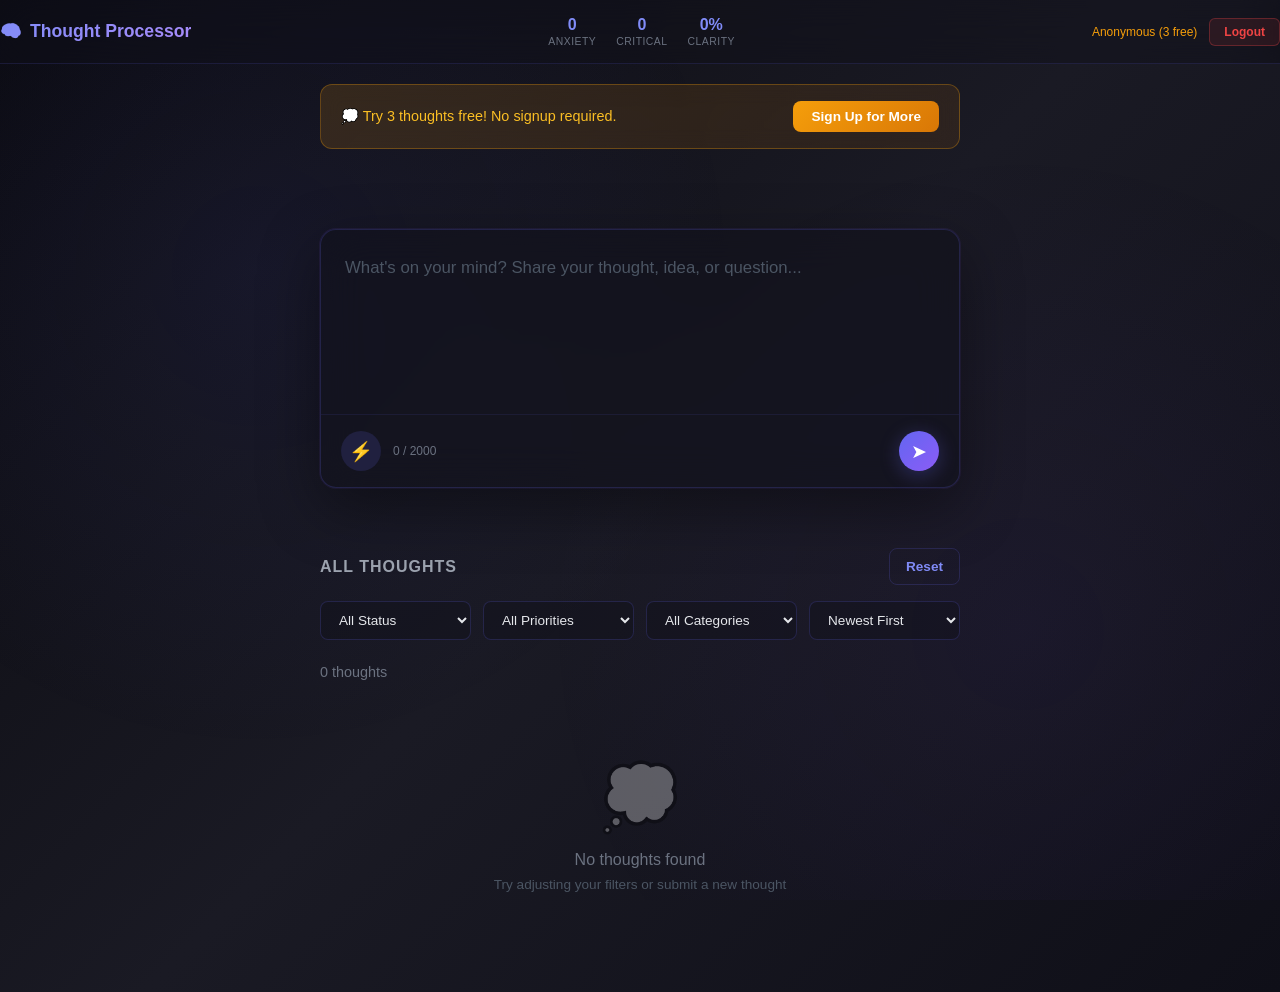
==== commit 0c458a88: "feat: Implement Stripe payment integration with environment variable configuration - Add Stripe publ" ====
--- a/frontend/index.html
+++ b/frontend/index.html
@@ -12,11 +12,11 @@
         }
         
         body {
-            font-family: 'Segoe UI', Tahoma, Geneva, Verdana, sans-serif;
-            background: linear-gradient(135deg, #0f0c29 0%, #302b63 50%, #24243e 100%);
+            font-family: -apple-system, BlinkMacSystemFont, 'Segoe UI', 'Roboto', 'Oxygen', 'Ubuntu', sans-serif;
+            background: linear-gradient(135deg, #0a0a0f 0%, #1a1a24 50%, #0f0f18 100%);
             min-height: 100vh;
-            color: #e0e0e0;
-            padding: 20px;
+            color: #e5e7eb;
+            padding: 0;
             position: relative;
             overflow-x: hidden;
         }
@@ -29,668 +29,975 @@
             width: 100%;
             height: 100%;
             background: 
-                radial-gradient(circle at 20% 50%, rgba(120, 119, 198, 0.1) 0%, transparent 50%),
-                radial-gradient(circle at 80% 80%, rgba(138, 43, 226, 0.1) 0%, transparent 50%);
+                radial-gradient(circle at 20% 30%, rgba(99, 102, 241, 0.08) 0%, transparent 40%),
+                radial-gradient(circle at 80% 70%, rgba(139, 92, 246, 0.06) 0%, transparent 40%);
             pointer-events: none;
             z-index: 0;
         }
         
         .container {
-            max-width: 1400px;
+            max-width: 680px;
             margin: 0 auto;
             position: relative;
             z-index: 1;
+            padding: 0 20px;
         }
         
-        .header {
-            text-align: center;
-            margin-bottom: 40px;
-            padding: 30px 20px;
-            background: rgba(255, 255, 255, 0.03);
-            border-radius: 20px;
-            border: 1px solid rgba(138, 43, 226, 0.3);
-            backdrop-filter: blur(10px);
-        }
-        
-        .header h1 {
-            font-size: 3rem;
-            background: linear-gradient(135deg, #667eea 0%, #764ba2 50%, #f093fb 100%);
+        /* Compact Header with Stats */
+        .header-row {
+            display: flex;
+            justify-content: space-between;
+            align-items: center;
+            padding: 16px 20px;
+            background: rgba(17, 17, 27, 0.4);
+            border-bottom: 1px solid rgba(99, 102, 241, 0.15);
+            backdrop-filter: blur(20px);
+            position: sticky;
+            top: 0;
+            z-index: 100;
+            margin: 0 -20px;
+        }
+
+        .app-title {
+            font-size: 1.1rem;
+            font-weight: 600;
+            background: linear-gradient(135deg, #818cf8 0%, #a78bfa 100%);
             -webkit-background-clip: text;
             -webkit-text-fill-color: transparent;
             background-clip: text;
+            display: flex;
+            align-items: center;
+            gap: 8px;
+        }
+
+        .header-stats {
+            display: flex;
+            gap: 20px;
+            align-items: center;
+        }
+
+        .mini-stat {
+            display: flex;
+            flex-direction: column;
+            align-items: center;
+            gap: 2px;
+        }
+
+        .mini-stat-value {
+            font-size: 1rem;
+            font-weight: 700;
+            color: #818cf8;
+        }
+
+        .mini-stat-label {
+            font-size: 0.65rem;
+            color: #6b7280;
+            text-transform: uppercase;
+            letter-spacing: 0.5px;
+        }
+
+        .user-menu {
+            display: flex;
+            align-items: center;
+            gap: 12px;
+        }
+
+        .user-email {
+            font-size: 0.75rem;
+            color: #9ca3af;
+            display: none;
+        }
+
+        @media (min-width: 640px) {
+            .user-email {
+                display: block;
+            }
+        }
+
+        .btn-logout {
+            padding: 6px 14px;
+            background: rgba(239, 68, 68, 0.1);
+            border: 1px solid rgba(239, 68, 68, 0.3);
+            border-radius: 6px;
+            color: #ef4444;
+            font-size: 0.75rem;
+            font-weight: 600;
+            cursor: pointer;
+            transition: all 0.2s;
+        }
+
+        .btn-logout:hover {
+            background: rgba(239, 68, 68, 0.2);
+            border-color: rgba(239, 68, 68, 0.5);
+        }
+
+        /* Main Input Area - Centered & Elevated */
+        .input-section {
+            margin-top: 80px;
+            margin-bottom: 60px;
+        }
+
+        .input-container {
+            position: relative;
+            background: rgba(17, 17, 27, 0.6);
+            border: 1px solid rgba(99, 102, 241, 0.2);
+            border-radius: 16px;
+            padding: 0;
+            backdrop-filter: blur(20px);
+            box-shadow: 0 20px 60px rgba(0, 0, 0, 0.4), 0 0 0 1px rgba(139, 92, 246, 0.1);
+            transition: all 0.3s ease;
+        }
+
+        .input-container:focus-within {
+            border-color: rgba(99, 102, 241, 0.5);
+            box-shadow: 0 25px 70px rgba(99, 102, 241, 0.15), 0 0 0 1px rgba(139, 92, 246, 0.3);
+        }
+
+        .main-textarea {
+            width: 100%;
+            min-height: 180px;
+            padding: 24px;
+            background: transparent;
+            border: none;
+            color: #e5e7eb;
+            font-family: inherit;
+            font-size: 1.05rem;
+            line-height: 1.7;
+            resize: none;
+            outline: none;
+        }
+
+        .main-textarea::placeholder {
+            color: #4b5563;
+            font-weight: 400;
+        }
+
+        .input-actions {
+            display: flex;
+            justify-content: space-between;
+            align-items: center;
+            padding: 16px 20px;
+            border-top: 1px solid rgba(99, 102, 241, 0.1);
+        }
+
+        .action-btn {
+            width: 40px;
+            height: 40px;
+            border-radius: 50%;
+            border: none;
+            background: rgba(99, 102, 241, 0.15);
+            color: #818cf8;
+            cursor: pointer;
+            display: flex;
+            align-items: center;
+            justify-content: center;
+            font-size: 1.2rem;
+            transition: all 0.2s ease;
+            position: relative;
+        }
+
+        .action-btn:hover {
+            background: rgba(99, 102, 241, 0.25);
+            transform: scale(1.05);
+        }
+
+        .action-btn:active {
+            transform: scale(0.95);
+        }
+
+        .action-btn.submit-btn {
+            background: linear-gradient(135deg, #6366f1 0%, #8b5cf6 100%);
+            color: white;
+            box-shadow: 0 4px 20px rgba(99, 102, 241, 0.3);
+        }
+
+        .action-btn.submit-btn:hover {
+            box-shadow: 0 6px 30px rgba(99, 102, 241, 0.5);
+            transform: scale(1.08);
+        }
+
+        .action-btn:disabled {
+            opacity: 0.5;
+            cursor: not-allowed;
+            transform: scale(1);
+        }
+
+        .badge {
+            position: absolute;
+            top: -4px;
+            right: -4px;
+            min-width: 20px;
+            height: 20px;
+            padding: 0 6px;
+            background: linear-gradient(135deg, #f59e0b 0%, #ef4444 100%);
+            color: white;
+            border-radius: 10px;
+            font-size: 0.7rem;
+            font-weight: 700;
+            display: flex;
+            align-items: center;
+            justify-content: center;
+            box-shadow: 0 2px 8px rgba(239, 68, 68, 0.4);
+            animation: pulse 2s infinite;
+        }
+
+        @keyframes pulse {
+            0%, 100% { transform: scale(1); }
+            50% { transform: scale(1.1); }
+        }
+
+        .action-left {
+            display: flex;
+            align-items: center;
+            gap: 12px;
+        }
+
+        .char-count {
+            font-size: 0.75rem;
+            color: #6b7280;
+        }
+
+        /* Status Messages */
+        .status-message {
+            margin-top: 12px;
+            padding: 12px 16px;
+            border-radius: 10px;
+            font-size: 0.85rem;
+            font-weight: 500;
+            display: none;
+            animation: slideDown 0.3s ease;
+        }
+
+        @keyframes slideDown {
+            from { opacity: 0; transform: translateY(-10px); }
+            to { opacity: 1; transform: translateY(0); }
+        }
+
+        .status-message.show {
+            display: block;
+        }
+
+        .status-message.success {
+            background: rgba(16, 185, 129, 0.15);
+            border: 1px solid rgba(16, 185, 129, 0.3);
+            color: #10b981;
+        }
+
+        .status-message.error {
+            background: rgba(239, 68, 68, 0.15);
+            border: 1px solid rgba(239, 68, 68, 0.3);
+            color: #ef4444;
+        }
+
+        .status-message.info {
+            background: rgba(99, 102, 241, 0.15);
+            border: 1px solid rgba(99, 102, 241, 0.3);
+            color: #818cf8;
+        }
+
+        /* Anonymous Banner */
+        .anonymous-banner {
+            margin: 20px 0;
+            padding: 16px 20px;
+            background: linear-gradient(135deg, rgba(245, 158, 11, 0.15), rgba(217, 119, 6, 0.1));
+            border: 1px solid rgba(245, 158, 11, 0.3);
+            border-radius: 12px;
+            display: flex;
+            justify-content: space-between;
+            align-items: center;
+            gap: 16px;
+            backdrop-filter: blur(10px);
+            flex-wrap: wrap;
+        }
+
+        .banner-text {
+            color: #fbbf24;
+            font-size: 0.9rem;
+            font-weight: 500;
+        }
+
+        .btn-signup {
+            padding: 8px 18px;
+            background: linear-gradient(135deg, #f59e0b 0%, #d97706 100%);
+            border: none;
+            border-radius: 8px;
+            color: white;
+            font-size: 0.85rem;
+            font-weight: 600;
+            cursor: pointer;
+            transition: all 0.2s;
+            white-space: nowrap;
+        }
+
+        .btn-signup:hover {
+            transform: translateY(-2px);
+            box-shadow: 0 4px 20px rgba(245, 158, 11, 0.4);
+        }
+
+        /* Filters Section */
+        .filters-section {
+            margin-bottom: 24px;
+        }
+
+        .filters-header {
+            display: flex;
+            justify-content: space-between;
+            align-items: center;
+            margin-bottom: 16px;
+        }
+
+        .section-title {
+            font-size: 1rem;
+            font-weight: 600;
+            color: #9ca3af;
+            text-transform: uppercase;
+            letter-spacing: 1px;
+        }
+
+        .filter-grid {
+            display: grid;
+            grid-template-columns: repeat(auto-fit, minmax(140px, 1fr));
+            gap: 12px;
+        }
+
+        .filter-select {
+            padding: 10px 14px;
+            background: rgba(17, 17, 27, 0.4);
+            border: 1px solid rgba(99, 102, 241, 0.2);
+            border-radius: 8px;
+            color: #e5e7eb;
+            font-family: inherit;
+            font-size: 0.85rem;
+            cursor: pointer;
+            transition: all 0.2s;
+            outline: none;
+        }
+
+        .filter-select:hover {
+            border-color: rgba(99, 102, 241, 0.4);
+        }
+
+        .filter-select:focus {
+            border-color: rgba(99, 102, 241, 0.6);
+            box-shadow: 0 0 0 3px rgba(99, 102, 241, 0.1);
+        }
+
+        .filter-select option {
+            background: #1a1a24;
+            color: #e5e7eb;
+        }
+
+        .btn-reset {
+            padding: 10px 16px;
+            background: transparent;
+            border: 1px solid rgba(99, 102, 241, 0.2);
+            border-radius: 8px;
+            color: #818cf8;
+            font-size: 0.85rem;
+            font-weight: 600;
+            cursor: pointer;
+            transition: all 0.2s;
+        }
+
+        .btn-reset:hover {
+            background: rgba(99, 102, 241, 0.1);
+            border-color: rgba(99, 102, 241, 0.4);
+        }
+
+        /* Thoughts List */
+        .thoughts-section {
+            margin-bottom: 40px;
+        }
+
+        .thoughts-header {
+            display: flex;
+            justify-content: space-between;
+            align-items: center;
+            margin-bottom: 20px;
+        }
+
+        .thought-count {
+            font-size: 0.9rem;
+            color: #6b7280;
+        }
+
+        .thoughts-list {
+            display: flex;
+            flex-direction: column;
+            gap: 12px;
+        }
+
+        .thought-card {
+            background: rgba(17, 17, 27, 0.4);
+            border: 1px solid rgba(99, 102, 241, 0.15);
+            border-radius: 12px;
+            padding: 16px;
+            cursor: pointer;
+            transition: all 0.2s ease;
+            backdrop-filter: blur(10px);
+        }
+
+        .thought-card:hover {
+            background: rgba(17, 17, 27, 0.6);
+            border-color: rgba(99, 102, 241, 0.3);
+            transform: translateX(4px);
+        }
+
+        .thought-card.completed {
+            border-left: 3px solid #10b981;
+        }
+
+        .thought-card.pending {
+            border-left: 3px solid #f59e0b;
+        }
+
+        .thought-card.processing {
+            border-left: 3px solid #3b82f6;
+        }
+
+        .thought-card.failed {
+            border-left: 3px solid #ef4444;
+        }
+
+        .thought-card-header {
+            display: flex;
+            justify-content: space-between;
+            align-items: center;
             margin-bottom: 10px;
+            gap: 10px;
+            flex-wrap: wrap;
+        }
+
+        .status-badge {
+            padding: 4px 10px;
+            border-radius: 6px;
+            font-size: 0.7rem;
             font-weight: 700;
-        }
-        
-        .header p {
-            color: #a0a0a0;
-            font-size: 1.1rem;
-            letter-spacing: 1px;
-        }
-        
-        .dashboard {
-            display: grid;
-            grid-template-columns: repeat(auto-fit, minmax(250px, 1fr));
-            gap: 20px;
-            margin-bottom: 30px;
-        }
-        
-        .stat-card {
-            background: linear-gradient(135deg, rgba(102, 126, 234, 0.1) 0%, rgba(118, 75, 162, 0.1) 100%);
-            border: 1px solid rgba(138, 43, 226, 0.3);
-            border-radius: 15px;
-            padding: 25px;
-            backdrop-filter: blur(10px);
-            transition: all 0.3s ease;
-            position: relative;
-            overflow: hidden;
-        }
-        
-        .stat-card::before {
-            content: '';
-            position: absolute;
+            text-transform: uppercase;
+            letter-spacing: 0.5px;
+        }
+
+        .status-badge.completed {
+            background: rgba(16, 185, 129, 0.2);
+            color: #10b981;
+            border: 1px solid rgba(16, 185, 129, 0.3);
+        }
+
+        .status-badge.pending {
+            background: rgba(245, 158, 11, 0.2);
+            color: #f59e0b;
+            border: 1px solid rgba(245, 158, 11, 0.3);
+        }
+
+        .status-badge.processing {
+            background: rgba(59, 130, 246, 0.2);
+            color: #3b82f6;
+            border: 1px solid rgba(59, 130, 246, 0.3);
+        }
+
+        .status-badge.failed {
+            background: rgba(239, 68, 68, 0.2);
+            color: #ef4444;
+            border: 1px solid rgba(239, 68, 68, 0.3);
+        }
+
+        .priority-badge {
+            padding: 4px 10px;
+            border-radius: 6px;
+            font-size: 0.7rem;
+            font-weight: 700;
+            text-transform: uppercase;
+        }
+
+        .priority-badge.critical {
+            background: rgba(239, 68, 68, 0.2);
+            color: #ef4444;
+            border: 1px solid rgba(239, 68, 68, 0.3);
+        }
+
+        .priority-badge.high {
+            background: rgba(249, 115, 22, 0.2);
+            color: #fb923c;
+            border: 1px solid rgba(249, 115, 22, 0.3);
+        }
+
+        .priority-badge.medium {
+            background: rgba(245, 158, 11, 0.2);
+            color: #fbbf24;
+            border: 1px solid rgba(245, 158, 11, 0.3);
+        }
+
+        .priority-badge.low {
+            background: rgba(107, 114, 128, 0.2);
+            color: #9ca3af;
+            border: 1px solid rgba(107, 114, 128, 0.3);
+        }
+
+        .thought-text {
+            color: #d1d5db;
+            font-size: 0.95rem;
+            line-height: 1.6;
+            margin-bottom: 12px;
+        }
+
+        .thought-meta {
+            display: flex;
+            flex-wrap: wrap;
+            gap: 12px;
+            align-items: center;
+            font-size: 0.75rem;
+            color: #6b7280;
+        }
+
+        .meta-item {
+            display: flex;
+            align-items: center;
+            gap: 4px;
+        }
+
+        .value-badge {
+            padding: 4px 8px;
+            background: rgba(99, 102, 241, 0.15);
+            border: 1px solid rgba(99, 102, 241, 0.3);
+            border-radius: 6px;
+            color: #818cf8;
+            font-weight: 600;
+        }
+
+        /* Empty State */
+        .empty-state {
+            text-align: center;
+            padding: 60px 20px;
+            color: #6b7280;
+        }
+
+        .empty-icon {
+            font-size: 4rem;
+            opacity: 0.3;
+            margin-bottom: 16px;
+        }
+
+        .empty-text {
+            font-size: 1rem;
+            margin-bottom: 8px;
+        }
+
+        .empty-subtext {
+            font-size: 0.85rem;
+            color: #4b5563;
+        }
+
+        /* Loading State */
+        .loading {
+            text-align: center;
+            padding: 40px;
+            color: #6b7280;
+        }
+
+        .spinner {
+            width: 40px;
+            height: 40px;
+            margin: 0 auto 16px;
+            border: 3px solid rgba(99, 102, 241, 0.2);
+            border-top-color: #6366f1;
+            border-radius: 50%;
+            animation: spin 0.8s linear infinite;
+        }
+
+        @keyframes spin {
+            to { transform: rotate(360deg); }
+        }
+
+        /* Toast Notifications */
+        .toast {
+            position: fixed;
+            bottom: 20px;
+            right: 20px;
+            padding: 14px 20px;
+            border-radius: 10px;
+            font-size: 0.85rem;
+            font-weight: 600;
+            z-index: 1000;
+            box-shadow: 0 10px 30px rgba(0, 0, 0, 0.4);
+            backdrop-filter: blur(20px);
+            animation: slideInRight 0.3s ease;
+            max-width: 300px;
+        }
+
+        @keyframes slideInRight {
+            from { transform: translateX(400px); opacity: 0; }
+            to { transform: translateX(0); opacity: 1; }
+        }
+
+        .toast.info {
+            background: rgba(99, 102, 241, 0.2);
+            border: 1px solid rgba(99, 102, 241, 0.4);
+            color: #818cf8;
+        }
+
+        .toast.success {
+            background: rgba(16, 185, 129, 0.2);
+            border: 1px solid rgba(16, 185, 129, 0.4);
+            color: #10b981;
+        }
+
+        .toast.error {
+            background: rgba(239, 68, 68, 0.2);
+            border: 1px solid rgba(239, 68, 68, 0.4);
+            color: #ef4444;
+        }
+
+        /* Connection Indicator */
+        .connection-indicator {
+            position: fixed;
+            top: 70px;
+            right: 20px;
+            padding: 6px 12px;
+            border-radius: 20px;
+            font-size: 0.7rem;
+            font-weight: 600;
+            backdrop-filter: blur(20px);
+            z-index: 99;
+            transition: opacity 0.3s;
+        }
+
+        .connection-indicator.connected {
+            background: rgba(16, 185, 129, 0.2);
+            border: 1px solid rgba(16, 185, 129, 0.4);
+            color: #10b981;
+        }
+
+        .connection-indicator.disconnected {
+            background: rgba(239, 68, 68, 0.2);
+            border: 1px solid rgba(239, 68, 68, 0.4);
+            color: #ef4444;
+        }
+
+        /* Mobile Responsive */
+        @media (max-width: 640px) {
+            .container {
+                padding: 0 16px;
+            }
+
+            .header-row {
+                padding: 12px 16px;
+                margin: 0 -16px;
+            }
+
+            .app-title {
+                font-size: 1rem;
+            }
+
+            .header-stats {
+                gap: 12px;
+            }
+
+            .mini-stat-value {
+                font-size: 0.9rem;
+            }
+
+            .mini-stat-label {
+                font-size: 0.6rem;
+            }
+
+            .input-section {
+                margin-top: 40px;
+                margin-bottom: 40px;
+            }
+
+            .main-textarea {
+                min-height: 150px;
+                padding: 20px;
+                font-size: 1rem;
+            }
+
+            .input-actions {
+                padding: 12px 16px;
+            }
+
+            .action-btn {
+                width: 36px;
+                height: 36px;
+                font-size: 1rem;
+            }
+
+            .filter-grid {
+                grid-template-columns: 1fr;
+            }
+
+            .thought-card {
+                padding: 14px;
+            }
+
+            .anonymous-banner {
+                flex-direction: column;
+                align-items: stretch;
+                text-align: center;
+            }
+
+            .btn-signup {
+                width: 100%;
+            }
+        }
+
+        /* Scrollbar Styling */
+        ::-webkit-scrollbar {
+            width: 8px;
+        }
+
+        ::-webkit-scrollbar-track {
+            background: rgba(17, 17, 27, 0.4);
+        }
+
+        ::-webkit-scrollbar-thumb {
+            background: rgba(99, 102, 241, 0.4);
+            border-radius: 4px;
+        }
+
+        ::-webkit-scrollbar-thumb:hover {
+            background: rgba(99, 102, 241, 0.6);
+        }
+
+        /* Rate Limit Modal */
+        .modal-overlay {
+            position: fixed;
             top: 0;
             left: 0;
             width: 100%;
-            height: 3px;
-            background: linear-gradient(90deg, #667eea, #764ba2, #f093fb);
-        }
-        
-        .stat-card:hover {
-            transform: translateY(-5px);
-            box-shadow: 0 10px 30px rgba(138, 43, 226, 0.3);
-            border-color: rgba(138, 43, 226, 0.6);
-        }
-        
-        .stat-label {
-            font-size: 0.9rem;
-            color: #a0a0a0;
-            text-transform: uppercase;
-            letter-spacing: 1px;
-            margin-bottom: 10px;
-        }
-        
-        .stat-value {
-            font-size: 2.5rem;
+            height: 100%;
+            background: rgba(0, 0, 0, 0.85);
+            display: flex;
+            justify-content: center;
+            align-items: center;
+            z-index: 10000;
+            backdrop-filter: blur(10px);
+            animation: fadeIn 0.3s ease;
+        }
+
+        @keyframes fadeIn {
+            from { opacity: 0; }
+            to { opacity: 1; }
+        }
+
+        .modal-content {
+            background: linear-gradient(135deg, #1a1a24, #16213e);
+            border: 2px solid rgba(99, 102, 241, 0.3);
+            border-radius: 20px;
+            padding: 40px;
+            max-width: 480px;
+            width: 90%;
+            text-align: center;
+            box-shadow: 0 20px 60px rgba(0, 0, 0, 0.6);
+            animation: scaleIn 0.3s ease;
+        }
+
+        @keyframes scaleIn {
+            from { transform: scale(0.9); opacity: 0; }
+            to { transform: scale(1); opacity: 1; }
+        }
+
+        .modal-icon {
+            font-size: 4rem;
+            margin-bottom: 20px;
+        }
+
+        .modal-title {
+            color: #c4b5fd;
+            font-size: 1.8rem;
             font-weight: 700;
-            background: linear-gradient(135deg, #667eea 0%, #764ba2 100%);
-            -webkit-background-clip: text;
-            -webkit-text-fill-color: transparent;
-            background-clip: text;
-            margin-bottom: 5px;
-        }
-        
-        .stat-subtitle {
-            font-size: 0.85rem;
-            color: #808080;
-        }
-        
-        .strength-meter {
-            margin-top: 15px;
-        }
-        
-        .meter-bar {
-            height: 8px;
-            background: rgba(255, 255, 255, 0.1);
-            border-radius: 10px;
-            overflow: hidden;
-        }
-        
-        .meter-fill {
-            height: 100%;
-            background: linear-gradient(90deg, #667eea, #764ba2, #f093fb);
-            border-radius: 10px;
-            transition: width 0.5s ease;
-            box-shadow: 0 0 10px rgba(102, 126, 234, 0.5);
-        }
-        
-        .main-grid {
-            display: grid;
-            grid-template-columns: 1fr 1fr;
-            gap: 20px;
-            margin-bottom: 20px;
-        }
-        
-        @media (max-width: 768px) {
-            .main-grid {
-                grid-template-columns: 1fr;
-            }
-        }
-        
-        .card {
-            background: rgba(255, 255, 255, 0.03);
-            border-radius: 15px;
-            padding: 25px;
-            border: 1px solid rgba(138, 43, 226, 0.3);
-            backdrop-filter: blur(10px);
-            transition: all 0.3s ease;
-        }
-        
-        .card:hover {
-            border-color: rgba(138, 43, 226, 0.6);
-            box-shadow: 0 10px 30px rgba(138, 43, 226, 0.2);
-        }
-        
-        .card h2 {
-            color: #667eea;
-            margin-bottom: 20px;
-            font-size: 1.5rem;
-            display: flex;
-            align-items: center;
-            gap: 10px;
-        }
-        
-        .form-group {
-            margin-bottom: 15px;
-        }
-        
-        label {
-            display: block;
-            margin-bottom: 8px;
-            color: #a0a0a0;
-            font-weight: 500;
-            font-size: 0.9rem;
-            text-transform: uppercase;
-            letter-spacing: 1px;
-        }
-        
-        textarea, input {
-            width: 100%;
-            padding: 12px 15px;
-            background: rgba(255, 255, 255, 0.05);
-            border: 1px solid rgba(138, 43, 226, 0.3);
-            border-radius: 10px;
-            color: #e0e0e0;
-            font-family: inherit;
-            font-size: 14px;
-            transition: all 0.3s;
-        }
-        
-        textarea:focus, input:focus {
-            outline: none;
-            border-color: #667eea;
-            background: rgba(255, 255, 255, 0.08);
-            box-shadow: 0 0 20px rgba(102, 126, 234, 0.2);
-        }
-        
-        textarea {
-            resize: vertical;
-            min-height: 120px;
-        }
-        
-        textarea::placeholder, input::placeholder {
-            color: #606060;
-        }
-        
-        button {
-            width: 100%;
-            padding: 14px 24px;
-            background: linear-gradient(135deg, #667eea 0%, #764ba2 100%);
-            color: white;
+            margin-bottom: 16px;
+        }
+
+        .modal-text {
+            color: #d1d5db;
+            font-size: 1rem;
+            line-height: 1.6;
+            margin-bottom: 30px;
+        }
+
+        .modal-actions {
+            display: flex;
+            gap: 12px;
+            justify-content: center;
+        }
+
+        .btn-modal-primary {
+            padding: 14px 28px;
+            background: linear-gradient(135deg, #6366f1 0%, #8b5cf6 100%);
             border: none;
             border-radius: 10px;
-            font-size: 16px;
+            color: white;
+            font-size: 0.95rem;
             font-weight: 600;
             cursor: pointer;
-            transition: all 0.3s;
-            text-transform: uppercase;
-            letter-spacing: 1px;
-            position: relative;
-            overflow: hidden;
-        }
-        
-        button::before {
-            content: '';
-            position: absolute;
-            top: 50%;
-            left: 50%;
-            width: 0;
-            height: 0;
-            border-radius: 50%;
-            background: rgba(255, 255, 255, 0.2);
-            transform: translate(-50%, -50%);
-            transition: width 0.6s, height 0.6s;
-        }
-        
-        button:hover::before {
-            width: 300px;
-            height: 300px;
-        }
-        
-        button:hover {
+            transition: all 0.2s;
+            box-shadow: 0 4px 20px rgba(99, 102, 241, 0.4);
+        }
+
+        .btn-modal-primary:hover {
             transform: translateY(-2px);
-            box-shadow: 0 10px 30px rgba(102, 126, 234, 0.4);
-        }
-        
-        button:active {
-            transform: translateY(0);
-        }
-        
-        button:disabled {
-            background: rgba(255, 255, 255, 0.1);
-            cursor: not-allowed;
-            transform: none;
-        }
-        
-        .status {
-            margin-top: 15px;
-            padding: 12px 15px;
+            box-shadow: 0 6px 30px rgba(99, 102, 241, 0.6);
+        }
+
+        .btn-modal-secondary {
+            padding: 14px 28px;
+            background: transparent;
+            border: 2px solid rgba(99, 102, 241, 0.4);
             border-radius: 10px;
-            font-size: 14px;
-            border: 1px solid;
-        }
-        
-        .status.success {
-            background: rgba(52, 168, 83, 0.2);
-            border-color: #34a853;
-            color: #4ade80;
-        }
-        
-        .status.error {
-            background: rgba(220, 53, 69, 0.2);
-            border-color: #dc3545;
-            color: #f87171;
-        }
-        
-        .status.info {
-            background: rgba(102, 126, 234, 0.2);
-            border-color: #667eea;
-            color: #93c5fd;
-        }
-        
-        .filters {
-            background: rgba(255, 255, 255, 0.03);
-            border: 1px solid rgba(138, 43, 226, 0.3);
-            border-radius: 15px;
-            padding: 20px;
-            margin-bottom: 20px;
-            backdrop-filter: blur(10px);
-        }
-        
-        .filter-grid {
-            display: grid;
-            grid-template-columns: repeat(auto-fit, minmax(200px, 1fr));
-            gap: 15px;
-            align-items: end;
-        }
-        
-        .filter-group {
-            display: flex;
-            flex-direction: column;
-        }
-        
-        select {
-            padding: 10px 15px;
-            background: rgba(255, 255, 255, 0.05);
-            border: 1px solid rgba(138, 43, 226, 0.3);
-            border-radius: 10px;
-            color: #e0e0e0;
-            font-family: inherit;
+            color: #d1d5db;
+            font-size: 0.95rem;
+            font-weight: 600;
             cursor: pointer;
-            transition: all 0.3s;
-        }
-        
-        select:focus {
-            outline: none;
-            border-color: #667eea;
-            box-shadow: 0 0 20px rgba(102, 126, 234, 0.2);
-        }
-        
-        select option {
-            background: #1a1a2e;
-            color: #e0e0e0;
-        }
-        
-        .btn-small {
-            padding: 10px 20px;
-            font-size: 14px;
-            width: auto;
-        }
-        
-        .thoughts-list {
-            grid-column: 1 / -1;
-        }
-        
-        .view-toggle {
-            display: flex;
-            gap: 10px;
-            margin-bottom: 20px;
-        }
-        
-        .view-btn {
-            padding: 10px 20px;
-            background: rgba(255, 255, 255, 0.05);
-            border: 1px solid rgba(138, 43, 226, 0.3);
-            border-radius: 10px;
-            color: #a0a0a0;
-            cursor: pointer;
-            transition: all 0.3s;
-            font-size: 14px;
-            width: auto;
-        }
-        
-        .view-btn.active {
-            background: linear-gradient(135deg, #667eea 0%, #764ba2 100%);
-            color: white;
-            border-color: #667eea;
-        }
-        
-        .thoughts-grid {
-            display: grid;
-            grid-template-columns: repeat(auto-fill, minmax(320px, 1fr));
-            gap: 20px;
-        }
-        
-        .thoughts-timeline {
-            display: flex;
-            flex-direction: column;
-            gap: 15px;
-        }
-        
-        .thought-item {
-            background: rgba(255, 255, 255, 0.03);
-            padding: 20px;
-            border-radius: 12px;
-            border-left: 4px solid #667eea;
-            border: 1px solid rgba(138, 43, 226, 0.3);
-            transition: all 0.3s ease;
-            cursor: pointer;
-            backdrop-filter: blur(10px);
-        }
-        
-        .thought-item:hover {
-            transform: translateX(5px);
-            border-color: rgba(138, 43, 226, 0.6);
-            box-shadow: 0 5px 20px rgba(138, 43, 226, 0.3);
-        }
-        
-        .thought-item.completed {
-            border-left-color: #34a853;
-        }
-        
-        .thought-item.pending {
-            border-left-color: #fbbf24;
-        }
-        
-        .thought-item.processing {
-            border-left-color: #3b82f6;
-        }
-        
-        .thought-item.failed {
-            border-left-color: #dc3545;
-        }
-        
-        .thought-header {
-            display: flex;
-            justify-content: space-between;
-            align-items: center;
-            margin-bottom: 12px;
-            flex-wrap: wrap;
-            gap: 10px;
-        }
-        
-        .thought-status {
-            padding: 5px 12px;
-            border-radius: 20px;
-            font-size: 11px;
-            font-weight: 600;
-            text-transform: uppercase;
-            letter-spacing: 1px;
-        }
-        
-        .thought-status.completed {
-            background: rgba(52, 168, 83, 0.2);
-            color: #4ade80;
-            border: 1px solid #34a853;
-        }
-        
-        .thought-status.pending {
-            background: rgba(251, 191, 36, 0.2);
-            color: #fbbf24;
-            border: 1px solid #fbbf24;
-        }
-        
-        .thought-status.processing {
-            background: rgba(59, 130, 246, 0.2);
-            color: #60a5fa;
-            border: 1px solid #3b82f6;
-        }
-        
-        .thought-status.failed {
-            background: rgba(220, 53, 69, 0.2);
-            color: #f87171;
-            border: 1px solid #dc3545;
-        }
-        
-        .thought-text {
-            color: #e0e0e0;
-            margin-bottom: 12px;
-            line-height: 1.6;
-            font-size: 15px;
-        }
-        
-        .thought-details {
-            font-size: 12px;
-            color: #808080;
-            display: flex;
-            gap: 15px;
-            flex-wrap: wrap;
-        }
-        
-        .thought-meta {
-            display: flex;
-            align-items: center;
-            gap: 5px;
-        }
-        
-        .priority-badge {
-            padding: 4px 10px;
-            border-radius: 12px;
-            font-size: 11px;
-            font-weight: 600;
-            text-transform: uppercase;
-        }
-        
-        .priority-critical {
-            background: rgba(220, 53, 69, 0.2);
-            color: #f87171;
-            border: 1px solid #dc3545;
-        }
-        
-        .priority-high {
-            background: rgba(249, 115, 22, 0.2);
-            color: #fb923c;
-            border: 1px solid #f97316;
-        }
-        
-        .priority-medium {
-            background: rgba(251, 191, 36, 0.2);
-            color: #fbbf24;
-            border: 1px solid #fbbf24;
-        }
-        
-        .priority-low {
-            background: rgba(156, 163, 175, 0.2);
-            color: #9ca3af;
-            border: 1px solid #6b7280;
-        }
-        
-        .value-score {
-            display: inline-flex;
-            align-items: center;
-            gap: 5px;
-            padding: 4px 10px;
-            background: rgba(102, 126, 234, 0.2);
-            border-radius: 12px;
-            border: 1px solid rgba(102, 126, 234, 0.4);
-            font-size: 11px;
-            font-weight: 600;
-        }
-        
-        .loading {
-            text-align: center;
-            padding: 60px;
-            color: #808080;
-        }
-        
-        .spinner {
-            border: 3px solid rgba(255, 255, 255, 0.1);
-            border-top: 3px solid #667eea;
-            border-radius: 50%;
-            width: 50px;
-            height: 50px;
-            animation: spin 1s linear infinite;
-            margin: 0 auto 20px;
-        }
-        
-        @keyframes spin {
-            0% { transform: rotate(0deg); }
-            100% { transform: rotate(360deg); }
-        }
-        
-        ::-webkit-scrollbar {
-            width: 10px;
-        }
-        
-        ::-webkit-scrollbar-track {
-            background: rgba(255, 255, 255, 0.05);
-        }
-        
-        ::-webkit-scrollbar-thumb {
-            background: linear-gradient(135deg, #667eea 0%, #764ba2 100%);
-            border-radius: 10px;
-        }
-        
-        ::-webkit-scrollbar-thumb:hover {
-            background: linear-gradient(135deg, #764ba2 0%, #667eea 100%);
-        }
-        
-        .empty-state {
-            text-align: center;
-            padding: 60px 20px;
-            color: #808080;
-        }
-        
-        .empty-state-icon {
-            font-size: 4rem;
-            margin-bottom: 20px;
-            opacity: 0.5;
+            transition: all 0.2s;
+        }
+
+        .btn-modal-secondary:hover {
+            background: rgba(99, 102, 241, 0.1);
+            border-color: rgba(99, 102, 241, 0.6);
+            transform: translateY(-2px);
+        }
+
+        @media (max-width: 640px) {
+            .modal-content {
+                padding: 30px 24px;
+            }
+
+            .modal-actions {
+                flex-direction: column;
+            }
+
+            .btn-modal-primary,
+            .btn-modal-secondary {
+                width: 100%;
+            }
         }
     </style>
 </head>
 <body>
+    <!-- Compact Header with Mini Stats -->
+    <div class="header-row">
+        <div class="app-title">
+            <span>🧠</span>
+            <span>Thought Processor</span>
+        </div>
+        
+        <div class="header-stats">
+            <div class="mini-stat">
+                <div class="mini-stat-value" id="anxietyLevel">0</div>
+                <div class="mini-stat-label">Anxiety</div>
+            </div>
+            <div class="mini-stat">
+                <div class="mini-stat-value" id="criticalCount">0</div>
+                <div class="mini-stat-label">Critical</div>
+            </div>
+            <div class="mini-stat">
+                <div class="mini-stat-value" id="clarityScore">0%</div>
+                <div class="mini-stat-label">Clarity</div>
+            </div>
+        </div>
+
+        <div class="user-menu">
+            <span class="user-email" id="userEmail"></span>
+            <button class="btn-logout" onclick="logout()">Logout</button>
+        </div>
+    </div>
+
     <div class="container">
-        <div class="header">
-            <div style="display: flex; justify-content: space-between; align-items: center; margin-bottom: 10px;">
-                <h1 style="margin: 0;">🧠 AI Thought Processor</h1>
-                <div style="display: flex; gap: 15px; align-items: center;">
-                    <span id="userEmail" style="color: #a0a0a0; font-size: 0.9rem;"></span>
-                    <button onclick="logout()" style="padding: 8px 20px; width: auto; font-size: 14px; background: rgba(220, 53, 69, 0.2); border: 1px solid #dc3545; color: #f87171;">
-                        Logout
+        <!-- Anonymous Banner (if applicable) -->
+        <div id="anonymousBanner" style="display: none;">
+            <!-- Will be populated by JS -->
+        </div>
+
+        <!-- Main Input Area - Centered and Prominent -->
+        <div class="input-section">
+            <div class="input-container">
+                <textarea 
+                    id="thoughtText" 
+                    class="main-textarea" 
+                    placeholder="What's on your mind? Share your thought, idea, or question..."
+                    maxlength="2000"
+                    oninput="updateCharCount()"
+                ></textarea>
+                
+                <div class="input-actions">
+                    <div class="action-left">
+                        <button 
+                            class="action-btn" 
+                            id="processBtnIcon"
+                            onclick="triggerProcess()" 
+                            title="Process all pending thoughts"
+                        >
+                            ⚡
+                            <span class="badge" id="pendingBadge" style="display: none;">0</span>
+                        </button>
+                        <span class="char-count" id="charCount">0 / 2000</span>
+                    </div>
+                    
+                    <button 
+                        class="action-btn submit-btn" 
+                        id="submitBtn"
+                        onclick="submitThought()" 
+                        title="Submit thought"
+                    >
+                        ➤
                     </button>
                 </div>
             </div>
-            <p>Capture, Analyze, and Transform Your Ideas with Multi-Agent Intelligence</p>
+
+            <!-- Status Messages -->
+            <div id="submitStatus" class="status-message"></div>
+            <div id="processStatus" class="status-message"></div>
         </div>
 
-        <div class="dashboard" id="dashboard">
-            <div class="stat-card">
-                <div class="stat-label">🧘 Anxiety Level</div>
-                <div class="stat-value" id="anxietyLevel">0</div>
-                <div class="stat-subtitle" id="anxietySubtitle">Calm & Stable</div>
+        <!-- Filters Section -->
+        <div class="filters-section">
+            <div class="filters-header">
+                <h2 class="section-title">All Thoughts</h2>
+                <button class="btn-reset" onclick="resetFilters()">Reset</button>
             </div>
-
-            <div class="stat-card">
-                <div class="stat-label">⚠️ Critical Thoughts</div>
-                <div class="stat-value" id="criticalCount">0</div>
-                <div class="stat-subtitle">Last: <span id="lastCritical">None</span></div>
-            </div>
-
-            <div class="stat-card">
-                <div class="stat-label">💭 Mental Clarity</div>
-                <div class="stat-value" id="clarityScore">0%</div>
-                <div class="stat-subtitle" id="nonEssentialCount">Essential thoughts</div>
+            
+            <div class="filter-grid">
+                <select id="filterStatus" class="filter-select" onchange="applyFilters()">
+                    <option value="all">All Status</option>
+                    <option value="completed">Completed</option>
+                    <option value="pending">Pending</option>
+                    <option value="processing">Processing</option>
+                    <option value="failed">Failed</option>
+                </select>
+                
+                <select id="filterPriority" class="filter-select" onchange="applyFilters()">
+                    <option value="all">All Priorities</option>
+                    <option value="critical">Critical</option>
+                    <option value="high">High</option>
+                    <option value="medium">Medium</option>
+                    <option value="low">Low</option>
+                </select>
+                
+                <select id="filterCategory" class="filter-select" onchange="applyFilters()">
+                    <option value="all">All Categories</option>
+                    <option value="idea">Idea</option>
+                    <option value="question">Question</option>
+                    <option value="concern">Concern</option>
+                    <option value="observation">Observation</option>
+                    <option value="reflection">Reflection</option>
+                </select>
+                
+                <select id="sortBy" class="filter-select" onchange="applyFilters()">
+                    <option value="created_desc">Newest First</option>
+                    <option value="created_asc">Oldest First</option>
+                    <option value="priority_desc">Priority (High-Low)</option>
+                    <option value="value_desc">Value (High-Low)</option>
+                </select>
             </div>
         </div>
 
-        <div class="card" style="margin-bottom: 20px;">
-            <h2>✨ Submit New Thought</h2>
-            <div class="form-group">
-                <textarea id="thoughtText" placeholder="Share your idea, question, or insight..." style="min-height: 100px;"></textarea>
+        <!-- Thoughts List -->
+        <div class="thoughts-section">
+            <div class="thoughts-header">
+                <span class="thought-count" id="thoughtCount">0 thoughts</span>
             </div>
-            <div style="display: flex; gap: 10px; align-items: center; flex-wrap: wrap;">
-                <button onclick="submitThought()" style="flex: 1; min-width: 200px;">Submit Thought</button>
-                <span id="pendingBadge" style="display: none; padding: 8px 16px; background: rgba(251, 191, 36, 0.2); border: 1px solid #fbbf24; border-radius: 20px; color: #fbbf24; font-size: 14px; font-weight: 600;">
-                    <span id="pendingCount">0</span> Pending
-                </span>
-                <button onclick="triggerProcess()" class="btn-secondary" style="min-width: 180px;">⚡ Process All</button>
-            </div>
-            <div id="submitStatus"></div>
-            <div id="processStatus"></div>
-        </div>
-
-        <div class="filters">
-            <div class="filter-grid">
-                <div class="filter-group">
-                    <label>Status</label>
-                    <select id="filterStatus" onchange="applyFilters()">
-                        <option value="all">All Status</option>
-                        <option value="completed">Completed</option>
-                        <option value="pending">Pending</option>
-                        <option value="processing">Processing</option>
-                        <option value="failed">Failed</option>
-                    </select>
-                </div>
-                
-                <div class="filter-group">
-                    <label>Priority</label>
-                    <select id="filterPriority" onchange="applyFilters()">
-                        <option value="all">All Priorities</option>
-                        <option value="critical">Critical</option>
-                        <option value="high">High</option>
-                        <option value="medium">Medium</option>
-                        <option value="low">Low</option>
-                    </select>
-                </div>
-                
-                <div class="filter-group">
-                    <label>Category</label>
-                    <select id="filterCategory" onchange="applyFilters()">
-                        <option value="all">All Categories</option>
-                        <option value="idea">Idea</option>
-                        <option value="question">Question</option>
-                        <option value="concern">Concern</option>
-                        <option value="observation">Observation</option>
-                        <option value="reflection">Reflection</option>
-                    </select>
-                </div>
-                
-                <div class="filter-group">
-                    <label>Sort By</label>
-                    <select id="sortBy" onchange="applyFilters()">
-                        <option value="created_desc">Newest First</option>
-                        <option value="created_asc">Oldest First</option>
-                        <option value="priority_desc">Priority (High-Low)</option>
-                        <option value="value_desc">Value (High-Low)</option>
-                        <option value="strength_desc">Strength (High-Low)</option>
-                    </select>
-                </div>
-                
-                <div class="filter-group">
-                    <button class="btn-small" onclick="resetFilters()">Reset Filters</button>
-                </div>
-            </div>
-        </div>
-
-        <div class="card thoughts-list">
-            <div style="display: flex; justify-content: space-between; align-items: center; margin-bottom: 20px; flex-wrap: wrap; gap: 15px;">
-                <h2>📊 All Thoughts (<span id="thoughtCount">0</span>)</h2>
-                <div class="view-toggle">
-                    <button class="view-btn active" onclick="setViewMode('list')">📋 List View</button>
-                    <button class="view-btn" onclick="setViewMode('grid')">⊞ Grid View</button>
-                </div>
-            </div>
-            <div id="thoughtsList">
+            
+            <div id="thoughtsList" class="thoughts-list">
                 <div class="loading">
                     <div class="spinner"></div>
                     <p>Loading thoughts...</p>
@@ -702,7 +1009,6 @@
     <script>
         const API_BASE = 'http://localhost:8000';
         let allThoughts = [];
-        let currentViewMode = 'list';
         let isAnonymous = false;
         let anonymousSessionInfo = null;
         let eventSource = null;
@@ -710,16 +1016,22 @@
         let reconnectAttempts = 0;
         const MAX_RECONNECT_ATTEMPTS = 5;
 
-        // Check if user is authenticated (or allow anonymous mode)
+        // Character count update
+        function updateCharCount() {
+            const textarea = document.getElementById('thoughtText');
+            const charCount = document.getElementById('charCount');
+            charCount.textContent = `${textarea.value.length} / 2000`;
+        }
+
+        // Check if user is authenticated
         function checkAuth() {
             const token = localStorage.getItem('auth_token');
             const userId = localStorage.getItem('user_id');
             
             if (!token || !userId) {
-                // Allow anonymous mode
                 isAnonymous = true;
                 setupAnonymousMode();
-                return true; // Allow to continue
+                return true;
             }
             isAnonymous = false;
             return true;
@@ -727,168 +1039,79 @@
 
         // Setup anonymous user mode
         function setupAnonymousMode() {
-            // Get or create anonymous session token
             let sessionToken = localStorage.getItem('anonymous_session_token');
             if (!sessionToken) {
-                // Will be created on first thought submission
                 console.log('Anonymous mode: No session token yet');
             }
             
-            // Update UI for anonymous user
             const userEmailElement = document.getElementById('userEmail');
             if (userEmailElement) {
-                userEmailElement.textContent = 'Anonymous User (3 free thoughts)';
-                userEmailElement.style.color = '#fbbf24';
+                userEmailElement.textContent = 'Anonymous (3 free)';
+                userEmailElement.style.color = '#f59e0b';
+                userEmailElement.style.display = 'block';
             }
             
-            // Show anonymous banner
             showAnonymousBanner();
         }
 
         // Show banner for anonymous users
         function showAnonymousBanner() {
-            const banner = document.createElement('div');
-            banner.id = 'anonymousBanner';
-            banner.style.cssText = `
-                background: linear-gradient(135deg, rgba(251, 191, 36, 0.2), rgba(245, 158, 11, 0.2));
-                border: 1px solid rgba(251, 191, 36, 0.5);
-                border-radius: 10px;
-                padding: 15px 20px;
-                margin-bottom: 20px;
-                display: flex;
-                justify-content: space-between;
-                align-items: center;
-                backdrop-filter: blur(10px);
+            const banner = document.getElementById('anonymousBanner');
+            banner.style.display = 'flex';
+            banner.className = 'anonymous-banner';
+            
+            banner.innerHTML = `
+                <span class="banner-text" id="anonymousBannerText">💭 Try 3 thoughts free! No signup required.</span>
+                <button class="btn-signup" onclick="window.location.href='login.html?signup=true'">Sign Up for More</button>
             `;
-            
-            const textSpan = document.createElement('span');
-            textSpan.id = 'anonymousBannerText';
-            textSpan.textContent = '💭 Try 3 thoughts for free! No signup required.';
-            textSpan.style.color = '#e0e0e0';
-            
-            const signupBtn = document.createElement('button');
-            signupBtn.textContent = 'Sign Up for More';
-            signupBtn.style.cssText = `
-                background: linear-gradient(135deg, #667eea, #764ba2);
-                border: none;
-                color: white;
-                padding: 8px 20px;
-                border-radius: 8px;
-                cursor: pointer;
-                font-weight: 600;
-                transition: all 0.3s ease;
-            `;
-            signupBtn.onmouseover = function() { this.style.transform = 'translateY(-2px)'; };
-            signupBtn.onmouseout = function() { this.style.transform = 'translateY(0)'; };
-            signupBtn.onclick = function() { window.location.href = 'login.html?signup=true'; };
-            
-            banner.appendChild(textSpan);
-            banner.appendChild(signupBtn);
-            
-            const container = document.querySelector('.container');
-            const header = document.querySelector('.header');
-            container.insertBefore(banner, header.nextSibling);
-        }
-
-        // Update anonymous banner with remaining thoughts
+        }
+
+        // Update anonymous banner
         function updateAnonymousBanner(sessionInfo) {
             const bannerText = document.getElementById('anonymousBannerText');
             if (bannerText && sessionInfo) {
                 const remaining = sessionInfo.thoughts_remaining;
                 if (remaining === 0) {
                     bannerText.textContent = '🎉 You\'ve used all 3 free thoughts! Sign up to continue.';
-                    bannerText.style.color = '#fbbf24';
                 } else {
-                    bannerText.textContent = `💭 ${remaining} free thought${remaining !== 1 ? 's' : ''} remaining. Sign up for unlimited!`;
+                    bannerText.textContent = `💭 ${remaining} free thought${remaining !== 1 ? 's' : ''} remaining.`;
                 }
             }
         }
 
-        // Show rate limit modal when limit is reached
+        // Show rate limit modal
         function showRateLimitModal() {
             const modal = document.createElement('div');
-            modal.style.cssText = `
-                position: fixed;
-                top: 0;
-                left: 0;
-                width: 100%;
-                height: 100%;
-                background: rgba(0, 0, 0, 0.8);
-                display: flex;
-                justify-content: center;
-                align-items: center;
-                z-index: 10000;
-                backdrop-filter: blur(10px);
-            `;
+            modal.className = 'modal-overlay';
             
-            const modalContent = document.createElement('div');
-            modalContent.style.cssText = `
-                background: linear-gradient(135deg, #1a1a2e, #16213e);
-                border: 2px solid rgba(138, 43, 226, 0.5);
-                border-radius: 20px;
-                padding: 40px;
-                max-width: 500px;
-                text-align: center;
-                box-shadow: 0 20px 60px rgba(138, 43, 226, 0.4);
-            `;
-            
-            modalContent.innerHTML = `
-                <div style="font-size: 4rem; margin-bottom: 20px;">🎯</div>
-                <h2 style="color: #f093fb; margin-bottom: 15px; font-size: 2rem;">Ready for More Insights?</h2>
-                <p style="color: #e0e0e0; margin-bottom: 25px; font-size: 1.1rem; line-height: 1.6;">
-                    You've reached your limit of 3 free thoughts.<br>
-                    Sign up now to unlock unlimited thought processing and AI-powered insights!
-                </p>
-                <div style="display: flex; gap: 15px; justify-content: center; margin-top: 30px;">
-                    <button id="signupBtn" style="
-                        background: linear-gradient(135deg, #667eea, #764ba2);
-                        border: none;
-                        color: white;
-                        padding: 15px 30px;
-                        border-radius: 10px;
-                        cursor: pointer;
-                        font-weight: 600;
-                        font-size: 1rem;
-                        transition: all 0.3s ease;
-                        box-shadow: 0 4px 15px rgba(102, 126, 234, 0.4);
-                    ">Sign Up Free</button>
-                    <button id="loginBtn" style="
-                        background: transparent;
-                        border: 2px solid rgba(138, 43, 226, 0.5);
-                        color: #e0e0e0;
-                        padding: 15px 30px;
-                        border-radius: 10px;
-                        cursor: pointer;
-                        font-weight: 600;
-                        font-size: 1rem;
-                        transition: all 0.3s ease;
-                    ">I Have an Account</button>
+            modal.innerHTML = `
+                <div class="modal-content">
+                    <div class="modal-icon">🎯</div>
+                    <h2 class="modal-title">Ready for More Insights?</h2>
+                    <p class="modal-text">
+                        You've reached your limit of 3 free thoughts.<br>
+                        Sign up now to unlock unlimited thought processing and AI-powered insights!
+                    </p>
+                    <div class="modal-actions">
+                        <button class="btn-modal-primary" onclick="signupFromModal()">Sign Up Free</button>
+                        <button class="btn-modal-secondary" onclick="loginFromModal()">I Have an Account</button>
+                    </div>
                 </div>
             `;
             
-            modal.appendChild(modalContent);
             document.body.appendChild(modal);
-            
-            document.getElementById('signupBtn').onclick = function() {
-                const sessionToken = localStorage.getItem('anonymous_session_token');
-                localStorage.setItem('pending_conversion_token', sessionToken);
-                window.location.href = 'login.html?signup=true';
-            };
-            
-            document.getElementById('loginBtn').onclick = function() {
-                const sessionToken = localStorage.getItem('anonymous_session_token');
-                localStorage.setItem('pending_conversion_token', sessionToken);
-                window.location.href = 'login.html';
-            };
-            
-            // Hover effects
-            const signupBtn = document.getElementById('signupBtn');
-            signupBtn.onmouseover = function() { this.style.transform = 'translateY(-3px)'; };
-            signupBtn.onmouseout = function() { this.style.transform = 'translateY(0)'; };
-            
-            const loginBtn = document.getElementById('loginBtn');
-            loginBtn.onmouseover = function() { this.style.transform = 'translateY(-3px)'; this.style.borderColor = '#764ba2'; };
-            loginBtn.onmouseout = function() { this.style.transform = 'translateY(0)'; this.style.borderColor = 'rgba(138, 43, 226, 0.5)'; };
+        }
+
+        function signupFromModal() {
+            const sessionToken = localStorage.getItem('anonymous_session_token');
+            localStorage.setItem('pending_conversion_token', sessionToken);
+            window.location.href = 'login.html?signup=true';
+        }
+
+        function loginFromModal() {
+            const sessionToken = localStorage.getItem('anonymous_session_token');
+            localStorage.setItem('pending_conversion_token', sessionToken);
+            window.location.href = 'login.html';
         }
 
         // Get authentication headers
@@ -900,11 +1123,10 @@
             };
         }
 
-        // Get or create user ID from localStorage
+        // Get or create user ID
         function getUserId() {
             let userId = localStorage.getItem('user_id') || localStorage.getItem('thought_user_id');
             if (!userId && !isAnonymous) {
-                // If no user ID and not anonymous, redirect to login
                 window.location.href = 'login.html';
                 return null;
             }
@@ -920,32 +1142,28 @@
             window.location.href = 'login.html';
         }
 
-        // Check authentication on page load
-        if (!checkAuth()) {
-            // Will setup anonymous mode or stay as authenticated
-        } else {
-            // Display user email if authenticated
-            if (!isAnonymous) {
-                const userEmail = localStorage.getItem('user_email');
-                if (userEmail) {
-                    document.getElementById('userEmail').textContent = userEmail;
-                }
-            }
-        }
-
+        // Show status message
+        function showStatus(elementId, message, type) {
+            const statusDiv = document.getElementById(elementId);
+            statusDiv.textContent = message;
+            statusDiv.className = `status-message ${type} show`;
+            
+            setTimeout(() => {
+                statusDiv.classList.remove('show');
+            }, 5000);
+        }
+
+        // Submit thought
         async function submitThought() {
             const thoughtText = document.getElementById('thoughtText').value;
-            const statusDiv = document.getElementById('submitStatus');
 
             if (!thoughtText || !thoughtText.trim()) {
-                statusDiv.className = 'status error';
-                statusDiv.textContent = '❌ Please enter a thought';
+                showStatus('submitStatus', '❌ Please enter a thought', 'error');
                 return;
             }
 
             try {
                 if (isAnonymous) {
-                    // Anonymous submission
                     const sessionToken = localStorage.getItem('anonymous_session_token');
                     
                     const response = await fetch(`${API_BASE}/anonymous/thoughts`, {
@@ -958,9 +1176,7 @@
                     });
 
                     if (response.status === 429) {
-                        // Rate limit reached
-                        statusDiv.className = 'status error';
-                        statusDiv.textContent = '🚀 You\'ve reached your limit! Sign up to continue.';
+                        showStatus('submitStatus', '🚀 You\'ve reached your limit! Sign up to continue.', 'error');
                         showRateLimitModal();
                         return;
                     }
@@ -968,20 +1184,18 @@
                     if (response.ok) {
                         const data = await response.json();
                         
-                        // Store session token if new
                         if (data.session_info && data.session_info.session_token) {
                             localStorage.setItem('anonymous_session_token', data.session_info.session_token);
                             anonymousSessionInfo = data.session_info;
                             updateAnonymousBanner(data.session_info);
                         }
                         
-                        statusDiv.className = 'status success';
                         const remaining = data.session_info?.thoughts_remaining || 0;
-                        statusDiv.textContent = `✅ Thought submitted! ${remaining} free thought${remaining !== 1 ? 's' : ''} remaining.`;
+                        showStatus('submitStatus', `✅ Thought submitted! ${remaining} free thought${remaining !== 1 ? 's' : ''} remaining.`, 'success');
                         document.getElementById('thoughtText').value = '';
+                        updateCharCount();
                         setTimeout(() => loadThoughts(), 1000);
                         
-                        // Show modal if this was the last thought
                         if (remaining === 0) {
                             setTimeout(() => showRateLimitModal(), 2000);
                         }
@@ -989,7 +1203,6 @@
                         throw new Error('Failed to submit');
                     }
                 } else {
-                    // Authenticated submission
                     const userId = getUserId();
                     if (!userId) return;
 
@@ -1000,30 +1213,27 @@
                     });
 
                     if (response.status === 401) {
-                        // Token expired or invalid
                         logout();
                         return;
                     }
 
                     if (response.ok) {
-                        statusDiv.className = 'status success';
-                        statusDiv.textContent = '✅ Thought submitted successfully!';
+                        showStatus('submitStatus', '✅ Thought submitted successfully!', 'success');
                         document.getElementById('thoughtText').value = '';
+                        updateCharCount();
                         setTimeout(() => loadThoughts(), 1000);
                     } else {
                         throw new Error('Failed to submit');
                     }
                 }
             } catch (error) {
-                statusDiv.className = 'status error';
-                statusDiv.textContent = '❌ Failed to submit thought. Please try again.';
-            }
-        }
-
+                showStatus('submitStatus', '❌ Failed to submit thought. Please try again.', 'error');
+            }
+        }
+
+        // Trigger batch processing
         async function triggerProcess() {
-            const statusDiv = document.getElementById('processStatus');
-            statusDiv.className = 'status info';
-            statusDiv.textContent = '⚙️ Triggering batch processor...';
+            showStatus('processStatus', '⚙️ Triggering batch processor...', 'info');
 
             try {
                 const response = await fetch(`${API_BASE}/process/trigger`, {
@@ -1037,27 +1247,24 @@
                 }
 
                 if (response.ok) {
-                    statusDiv.className = 'status success';
-                    statusDiv.textContent = '✅ Processing started! Thoughts will be analyzed in the next batch cycle.';
+                    showStatus('processStatus', '✅ Processing started! Thoughts will be analyzed.', 'success');
                     setTimeout(() => loadThoughts(), 2000);
                 } else {
                     throw new Error('Failed to trigger');
                 }
             } catch (error) {
-                statusDiv.className = 'status error';
-                statusDiv.textContent = '❌ Failed to trigger processing.';
-            }
-        }
-
+                showStatus('processStatus', '❌ Failed to trigger processing.', 'error');
+            }
+        }
+
+        // Load thoughts
         async function loadThoughts() {
             try {
                 let response;
                 
                 if (isAnonymous) {
-                    // Load anonymous thoughts
                     const sessionToken = localStorage.getItem('anonymous_session_token');
                     if (!sessionToken) {
-                        // No session yet, show empty state
                         allThoughts = [];
                         updateDashboard();
                         applyFilters();
@@ -1075,7 +1282,6 @@
                         return;
                     }
                 } else {
-                    // Load authenticated user thoughts
                     const userId = getUserId();
                     if (!userId) return;
 
@@ -1098,18 +1304,20 @@
                 console.error('Error loading thoughts:', error);
                 document.getElementById('thoughtsList').innerHTML = `
                     <div class="empty-state">
-                        <div class="empty-state-icon">⚠️</div>
-                        <p>Failed to load thoughts. Please check your connection.</p>
+                        <div class="empty-icon">⚠️</div>
+                        <p class="empty-text">Failed to load thoughts</p>
+                        <p class="empty-subtext">Please check your connection</p>
                     </div>
                 `;
             }
         }
 
+        // Update dashboard stats
         function updateDashboard() {
             const completed = allThoughts.filter(t => t.status === 'completed');
             const pending = allThoughts.filter(t => t.status === 'pending');
 
-            // Calculate Anxiety Level
+            // Anxiety Level
             const anxietyKeywords = ['stress', 'worry', 'anxious', 'nervous', 'overwhelm', 'panic', 'fear'];
             const anxiousThoughts = completed.filter(t => {
                 const urgency = t.classification?.urgency || '';
@@ -1119,50 +1327,37 @@
                 return isHighUrgency || isAnxiousTone;
             });
             const anxietyLevel = anxiousThoughts.length;
-            const anxietyColor = anxietyLevel === 0 ? '#34a853' : anxietyLevel <= 2 ? '#fbbf24' : '#dc3545';
-
-            // Calculate Critical Thoughts
+            document.getElementById('anxietyLevel').textContent = anxietyLevel;
+
+            // Critical Count
             const criticalThoughts = allThoughts.filter(t => {
                 const priorityLevel = t.priority?.priority_level?.toLowerCase() || '';
                 return priorityLevel === 'critical' || priorityLevel === 'high';
             });
-            const criticalCount = criticalThoughts.length;
-            const lastCritical = criticalThoughts.length > 0
-                ? new Date(criticalThoughts[0].created_at).toLocaleDateString()
-                : 'None';
-
-            // Calculate Mental Clarity Score (% of essential thoughts)
+            document.getElementById('criticalCount').textContent = criticalThoughts.length;
+
+            // Mental Clarity
             const nonEssentialThoughts = completed.filter(t => {
                 const priorityLevel = t.priority?.priority_level?.toLowerCase() || '';
-                const type = t.classification?.type || '';
-                const urgency = t.classification?.urgency || '';
                 const weightedTotal = t.value_impact?.weighted_total || 0;
-
-                return priorityLevel === 'defer' ||
-                       (type === 'observation' && urgency === 'never') ||
-                       weightedTotal === 0;
+                return priorityLevel === 'defer' || weightedTotal === 0;
             });
             const essentialPercentage = completed.length > 0
                 ? Math.round(((completed.length - nonEssentialThoughts.length) / completed.length) * 100)
                 : 0;
-
-            // Update DOM
-            document.getElementById('anxietyLevel').textContent = anxietyLevel;
-            document.getElementById('anxietyLevel').style.color = anxietyColor;
-            document.getElementById('anxietySubtitle').textContent = anxietyLevel === 0 ? 'Calm & Stable' :
-                anxietyLevel <= 2 ? 'Mild Concerns' : 'Needs Attention';
-
-            document.getElementById('criticalCount').textContent = criticalCount;
-            document.getElementById('lastCritical').textContent = lastCritical;
-
             document.getElementById('clarityScore').textContent = essentialPercentage + '%';
-            document.getElementById('nonEssentialCount').textContent = nonEssentialThoughts.length + ' filtered out';
-
-            // Update pending count badge
-            document.getElementById('pendingCount').textContent = pending.length;
-            document.getElementById('pendingBadge').style.display = pending.length > 0 ? 'inline-block' : 'none';
-        }
-
+
+            // Update pending badge
+            const pendingBadge = document.getElementById('pendingBadge');
+            if (pending.length > 0) {
+                pendingBadge.textContent = pending.length;
+                pendingBadge.style.display = 'flex';
+            } else {
+                pendingBadge.style.display = 'none';
+            }
+        }
+
+        // Apply filters
         function applyFilters() {
             const status = document.getElementById('filterStatus').value;
             const priority = document.getElementById('filterPriority').value;
@@ -1197,8 +1392,6 @@
                         return (priOrder[bPri] || 0) - (priOrder[aPri] || 0);
                     case 'value_desc':
                         return (b.analysis?.value_score || 0) - (a.analysis?.value_score || 0);
-                    case 'strength_desc':
-                        return (b.analysis?.strength_score || 0) - (a.analysis?.strength_score || 0);
                     default:
                         return 0;
                 }
@@ -1207,6 +1400,7 @@
             displayThoughts(filtered);
         }
 
+        // Reset filters
         function resetFilters() {
             document.getElementById('filterStatus').value = 'all';
             document.getElementById('filterPriority').value = 'all';
@@ -1215,74 +1409,40 @@
             applyFilters();
         }
 
-        function setViewMode(mode) {
-            currentViewMode = mode;
-            document.querySelectorAll('.view-btn').forEach(btn => {
-                btn.classList.remove('active');
-            });
-            event.target.classList.add('active');
-            applyFilters();
-        }
-
+        // Display thoughts
         function displayThoughts(thoughts) {
             const container = document.getElementById('thoughtsList');
-            document.getElementById('thoughtCount').textContent = thoughts.length;
+            document.getElementById('thoughtCount').textContent = `${thoughts.length} thought${thoughts.length !== 1 ? 's' : ''}`;
             
             if (thoughts.length === 0) {
                 container.innerHTML = `
                     <div class="empty-state">
-                        <div class="empty-state-icon">💭</div>
-                        <p>No thoughts found matching your filters.</p>
-                        <p style="margin-top: 10px; font-size: 14px;">Try adjusting your filters or submit a new thought!</p>
+                        <div class="empty-icon">💭</div>
+                        <p class="empty-text">No thoughts found</p>
+                        <p class="empty-subtext">Try adjusting your filters or submit a new thought</p>
                     </div>
                 `;
                 return;
             }
-            
-            const containerClass = currentViewMode === 'grid' ? 'thoughts-grid' : 'thoughts-timeline';
-            container.className = containerClass;
             
             container.innerHTML = thoughts.map(thought => {
                 const analysis = thought.analysis || {};
                 const classification = thought.classification || {};
                 const priorityLevel = (thought.priority?.priority_level || '').toLowerCase();
                 const valueScore = analysis.value_score || 0;
-                const strengthScore = analysis.strength_score || 0;
 
                 return `
-                    <div class="thought-item ${thought.status}" onclick="viewDetails('${thought.user_id}', '${thought.id}')">
-                        <div class="thought-header">
-                            <span class="thought-status ${thought.status}">${thought.status}</span>
-                            ${priorityLevel ? `<span class="priority-badge priority-${priorityLevel}">${priorityLevel}</span>` : ''}
+                    <div class="thought-card ${thought.status}" onclick="viewDetails('${thought.user_id}', '${thought.id}')">
+                        <div class="thought-card-header">
+                            <span class="status-badge ${thought.status}">${thought.status}</span>
+                            ${priorityLevel ? `<span class="priority-badge ${priorityLevel}">${priorityLevel}</span>` : ''}
                         </div>
                         <div class="thought-text">${thought.text}</div>
-                        <div class="thought-details">
-                            <div class="thought-meta">
-                                <span>📅 ${new Date(thought.created_at).toLocaleDateString()}</span>
-                            </div>
-                            ${classification.type ? `
-                                <div class="thought-meta">
-                                    <span>🏷️ ${classification.type}</span>
-                                </div>
-                            ` : ''}
-                            ${valueScore > 0 ? `
-                                <div class="value-score">
-                                    💎 Value: ${valueScore}/10
-                                </div>
-                            ` : ''}
-                            ${strengthScore > 0 ? `
-                                <div class="value-score">
-                                    ⚡ Strength: ${strengthScore}/10
-                                </div>
-                            ` : ''}
+                        <div class="thought-meta">
+                            <div class="meta-item">📅 ${new Date(thought.created_at).toLocaleDateString()}</div>
+                            ${classification.type ? `<div class="meta-item">🏷️ ${classification.type}</div>` : ''}
+                            ${valueScore > 0 ? `<span class="value-badge">💎 ${valueScore}/10</span>` : ''}
                         </div>
-                        ${thought.status === 'completed' && analysis.action_plan ? `
-                            <div style="margin-top: 12px; padding-top: 12px; border-top: 1px solid rgba(138, 43, 226, 0.2);">
-                                <div style="font-size: 12px; color: #a0a0a0; margin-bottom: 5px;">
-                                    🎯 Next Steps: ${analysis.action_plan.next_steps?.slice(0, 1)[0]?.action || 'View details'}
-                                </div>
-                            </div>
-                        ` : ''}
                     </div>
                 `;
             }).join('');
@@ -1292,12 +1452,22 @@
             window.location.href = `detail.html?user_id=${userId}&thought_id=${thoughtId}`;
         }
 
-        // SSE Connection Management
+        // Show toast notification
+        function showToast(message, type = 'info') {
+            const toast = document.createElement('div');
+            toast.className = `toast ${type}`;
+            toast.textContent = message;
+            document.body.appendChild(toast);
+
+            setTimeout(() => {
+                toast.style.animation = 'slideInRight 0.3s ease reverse';
+                setTimeout(() => toast.remove(), 300);
+            }, 4000);
+        }
+
+        // SSE Connection (for authenticated users only)
         function connectSSE() {
-            if (isAnonymous) {
-                // Anonymous users don't get SSE (no real-time processing anyway)
-                return;
-            }
+            if (isAnonymous) return;
 
             const userId = getUserId();
             if (!userId) return;
@@ -1305,233 +1475,75 @@
             const token = localStorage.getItem('auth_token');
             if (!token) return;
 
-            // Close existing connection
-            if (eventSource) {
-                eventSource.close();
-            }
-
             try {
-                // Create SSE connection with auth token as query param
-                // Note: EventSource doesn't support custom headers, so we use query param
                 const url = `${API_BASE}/events/${userId}?token=${encodeURIComponent(token)}`;
                 eventSource = new EventSource(url);
 
                 eventSource.onopen = function() {
-                    console.log('✅ SSE Connected - Real-time updates enabled');
+                    console.log('✅ SSE Connected');
                     reconnectAttempts = 0;
-                    
-                    // Show connection indicator
-                    showConnectionStatus('connected');
                 };
 
-                eventSource.addEventListener('connected', function(e) {
-                    const data = JSON.parse(e.data);
-                    console.log('SSE Connection confirmed:', data.message);
+                eventSource.addEventListener('thought_created', function(e) {
+                    loadThoughts();
+                    showToast('Thought created!', 'info');
                 });
 
-                eventSource.addEventListener('thought_created', function(e) {
-                    const data = JSON.parse(e.data);
-                    console.log('🆕 New thought created:', data.thought_id);
-                    
-                    // Reload thoughts to show new one
-                    loadThoughts();
-                    
-                    // Show toast notification
-                    showToast('Thought created! Analysis will begin shortly.', 'info');
-                });
-
                 eventSource.addEventListener('thought_processing', function(e) {
-                    const data = JSON.parse(e.data);
-                    console.log('⚙️ Thought processing:', data.thought_id);
-                    
-                    // Update thought status in UI
-                    updateThoughtStatus(data.thought_id, 'processing', data.message);
-                    
                     showToast('AI analysis started...', 'info');
                 });
 
-                eventSource.addEventListener('thought_agent_completed', function(e) {
-                    const data = JSON.parse(e.data);
-                    console.log(`✓ Agent ${data.agent} completed (${data.progress})`);
-                    
-                    // Show progress
-                    showToast(`${data.agent} completed (${data.progress})`, 'success');
+                eventSource.addEventListener('thought_completed', function(e) {
+                    loadThoughts();
+                    showToast('Analysis complete!', 'success');
                 });
 
-                eventSource.addEventListener('thought_completed', function(e) {
-                    const data = JSON.parse(e.data);
-                    console.log('✅ Thought completed:', data.thought_id);
-                    
-                    // Reload thoughts to show analysis
+                eventSource.addEventListener('thought_failed', function(e) {
                     loadThoughts();
-                    
-                    showToast('Analysis complete! View your insights.', 'success');
+                    showToast('Analysis failed', 'error');
                 });
 
-                eventSource.addEventListener('thought_failed', function(e) {
-                    const data = JSON.parse(e.data);
-                    console.error('❌ Thought failed:', data.thought_id, data.error);
-                    
-                    // Reload thoughts
-                    loadThoughts();
-                    
-                    showToast('Analysis failed. Please try again.', 'error');
-                });
-
                 eventSource.onerror = function(error) {
-                    console.error('❌ SSE Connection error:', error);
-                    showConnectionStatus('disconnected');
-                    
-                    // Attempt reconnection
+                    console.error('SSE error:', error);
                     eventSource.close();
                     
                     if (reconnectAttempts < MAX_RECONNECT_ATTEMPTS) {
                         reconnectAttempts++;
                         const delay = Math.min(1000 * Math.pow(2, reconnectAttempts), 30000);
-                        console.log(`Reconnecting SSE in ${delay}ms (attempt ${reconnectAttempts}/${MAX_RECONNECT_ATTEMPTS})`);
-                        
-                        reconnectTimeout = setTimeout(() => {
-                            connectSSE();
-                        }, delay);
-                    } else {
-                        console.error('Max reconnection attempts reached. Falling back to polling.');
-                        showToast('Real-time updates unavailable. Using refresh mode.', 'warning');
-                        // Fallback to polling
-                        setInterval(loadThoughts, 10000);
+                        reconnectTimeout = setTimeout(() => connectSSE(), delay);
                     }
                 };
 
             } catch (error) {
                 console.error('Failed to create SSE connection:', error);
-                // Fallback to polling
-                setInterval(loadThoughts, 10000);
-            }
-        }
-
-        function disconnectSSE() {
-            if (eventSource) {
-                eventSource.close();
-                eventSource = null;
-            }
-            if (reconnectTimeout) {
-                clearTimeout(reconnectTimeout);
-                reconnectTimeout = null;
-            }
-        }
-
-        function showConnectionStatus(status) {
-            // Add a subtle indicator in the header
-            let indicator = document.getElementById('connectionIndicator');
-            if (!indicator) {
-                indicator = document.createElement('div');
-                indicator.id = 'connectionIndicator';
-                indicator.style.cssText = `
-                    position: fixed;
-                    top: 20px;
-                    right: 20px;
-                    padding: 8px 16px;
-                    border-radius: 20px;
-                    font-size: 12px;
-                    font-weight: 600;
-                    z-index: 1000;
-                    transition: all 0.3s ease;
-                    backdrop-filter: blur(10px);
-                `;
-                document.body.appendChild(indicator);
-            }
-
-            if (status === 'connected') {
-                indicator.style.background = 'rgba(52, 168, 83, 0.2)';
-                indicator.style.border = '1px solid rgba(52, 168, 83, 0.5)';
-                indicator.style.color = '#34a853';
-                indicator.innerHTML = '🟢 Live Updates';
-                // Hide after 3 seconds
-                setTimeout(() => {
-                    indicator.style.opacity = '0';
-                }, 3000);
-            } else {
-                indicator.style.background = 'rgba(220, 53, 69, 0.2)';
-                indicator.style.border = '1px solid rgba(220, 53, 69, 0.5)';
-                indicator.style.color = '#dc3545';
-                indicator.innerHTML = '🔴 Reconnecting...';
-                indicator.style.opacity = '1';
-            }
-        }
-
-        function showToast(message, type = 'info') {
-            const toast = document.createElement('div');
-            toast.style.cssText = `
-                position: fixed;
-                bottom: 30px;
-                right: 30px;
-                padding: 16px 24px;
-                border-radius: 10px;
-                font-size: 14px;
-                font-weight: 600;
-                z-index: 10000;
-                box-shadow: 0 10px 30px rgba(0, 0, 0, 0.3);
-                animation: slideIn 0.3s ease;
-                backdrop-filter: blur(10px);
-            `;
-
-            const colors = {
-                info: { bg: 'rgba(102, 126, 234, 0.2)', border: '#667eea', color: '#667eea' },
-                success: { bg: 'rgba(52, 168, 83, 0.2)', border: '#34a853', color: '#34a853' },
-                error: { bg: 'rgba(220, 53, 69, 0.2)', border: '#dc3545', color: '#dc3545' },
-                warning: { bg: 'rgba(251, 191, 36, 0.2)', border: '#fbbf24', color: '#fbbf24' }
-            };
-
-            const style = colors[type] || colors.info;
-            toast.style.background = style.bg;
-            toast.style.border = `1px solid ${style.border}`;
-            toast.style.color = style.color;
-            toast.textContent = message;
-
-            document.body.appendChild(toast);
-
-            // Add animation
-            const styleSheet = document.createElement('style');
-            styleSheet.textContent = `
-                @keyframes slideIn {
-                    from { transform: translateX(400px); opacity: 0; }
-                    to { transform: translateX(0); opacity: 1; }
+            }
+        }
+
+        // Check authentication on page load
+        if (!checkAuth()) {
+            // Setup anonymous or authenticated mode
+        } else {
+            if (!isAnonymous) {
+                const userEmail = localStorage.getItem('user_email');
+                if (userEmail) {
+                    document.getElementById('userEmail').textContent = userEmail;
+                    document.getElementById('userEmail').style.display = 'block';
                 }
-            `;
-            document.head.appendChild(styleSheet);
-
-            // Auto remove after 4 seconds
-            setTimeout(() => {
-                toast.style.animation = 'slideIn 0.3s ease reverse';
-                setTimeout(() => toast.remove(), 300);
-            }, 4000);
-        }
-
-        function updateThoughtStatus(thoughtId, status, message) {
-            // Update thought card status if visible
-            const thoughtCard = document.querySelector(`[data-thought-id="${thoughtId}"]`);
-            if (thoughtCard) {
-                const statusBadge = thoughtCard.querySelector('.thought-status');
-                if (statusBadge) {
-                    statusBadge.className = `thought-status ${status}`;
-                    statusBadge.textContent = status;
-                }
-            }
-        }
-
-        // Initialize - load thoughts and connect SSE
+            }
+        }
+
+        // Initialize
         loadThoughts();
         
         if (!isAnonymous) {
-            // For authenticated users, connect SSE for real-time updates
             connectSSE();
         } else {
-            // For anonymous users, poll every 15 seconds (they're not getting real-time processing anyway)
             setInterval(loadThoughts, 15000);
         }
 
-        // Cleanup on page unload
+        // Cleanup
         window.addEventListener('beforeunload', () => {
-            disconnectSSE();
+            if (eventSource) eventSource.close();
         });
     </script>
 </body>
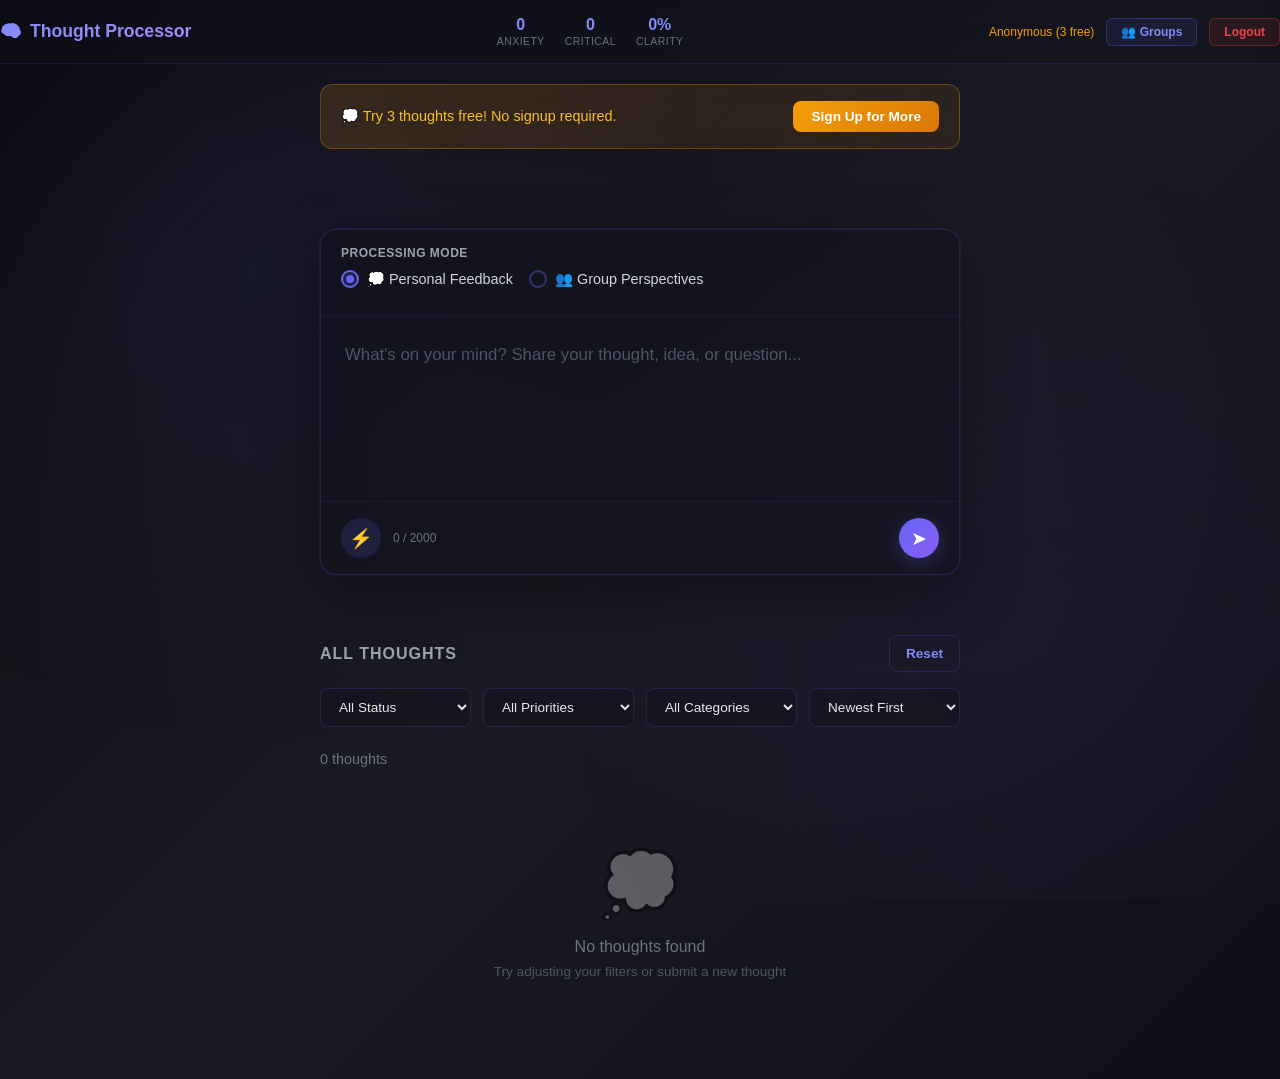
==== commit f1f8de4f: "Fix consolidated_output JSON parsing in postgres_adapter" ====
--- a/frontend/index.html
+++ b/frontend/index.html
@@ -114,6 +114,27 @@
             }
         }
 
+        .btn-manage-groups {
+            padding: 6px 14px;
+            background: rgba(99, 102, 241, 0.1);
+            border: 1px solid rgba(99, 102, 241, 0.3);
+            border-radius: 6px;
+            color: #818cf8;
+            font-size: 0.75rem;
+            font-weight: 600;
+            cursor: pointer;
+            transition: all 0.2s;
+            text-decoration: none;
+            display: inline-flex;
+            align-items: center;
+            gap: 6px;
+        }
+
+        .btn-manage-groups:hover {
+            background: rgba(99, 102, 241, 0.2);
+            border-color: rgba(99, 102, 241, 0.5);
+        }
+
         .btn-logout {
             padding: 6px 14px;
             background: rgba(239, 68, 68, 0.1);
@@ -146,6 +167,132 @@
             backdrop-filter: blur(20px);
             box-shadow: 0 20px 60px rgba(0, 0, 0, 0.4), 0 0 0 1px rgba(139, 92, 246, 0.1);
             transition: all 0.3s ease;
+        }
+
+        /* Processing Mode Selector */
+        .mode-selector {
+            padding: 16px 20px;
+            border-bottom: 1px solid rgba(99, 102, 241, 0.1);
+        }
+
+        .mode-label {
+            font-size: 0.75rem;
+            color: #9ca3af;
+            margin-bottom: 10px;
+            display: block;
+            text-transform: uppercase;
+            letter-spacing: 0.5px;
+            font-weight: 600;
+        }
+
+        .mode-options {
+            display: flex;
+            gap: 16px;
+            margin-bottom: 12px;
+        }
+
+        .radio-option {
+            display: flex;
+            align-items: center;
+            gap: 8px;
+            cursor: pointer;
+            font-size: 0.9rem;
+            color: #d1d5db;
+            transition: color 0.2s;
+        }
+
+        .radio-option:hover {
+            color: #e5e7eb;
+        }
+
+        .radio-option input[type="radio"] {
+            appearance: none;
+            width: 18px;
+            height: 18px;
+            border: 2px solid rgba(99, 102, 241, 0.4);
+            border-radius: 50%;
+            cursor: pointer;
+            position: relative;
+            transition: all 0.2s;
+        }
+
+        .radio-option input[type="radio"]:checked {
+            border-color: #6366f1;
+            background: rgba(99, 102, 241, 0.2);
+        }
+
+        .radio-option input[type="radio"]:checked::after {
+            content: '';
+            position: absolute;
+            top: 50%;
+            left: 50%;
+            transform: translate(-50%, -50%);
+            width: 8px;
+            height: 8px;
+            background: #6366f1;
+            border-radius: 50%;
+        }
+
+        .group-selector {
+            display: none;
+        }
+
+        .group-selector.show {
+            display: block;
+            animation: slideDown 0.3s ease;
+        }
+
+        .group-selector select {
+            width: 100%;
+            padding: 10px 14px;
+            background: rgba(17, 17, 27, 0.8);
+            border: 1px solid rgba(99, 102, 241, 0.3);
+            border-radius: 8px;
+            color: #e5e7eb;
+            font-size: 0.9rem;
+            font-family: inherit;
+            cursor: pointer;
+            transition: all 0.2s;
+        }
+
+        .group-selector select:hover {
+            border-color: rgba(99, 102, 241, 0.5);
+        }
+
+        .group-selector select:focus {
+            outline: none;
+            border-color: #6366f1;
+            box-shadow: 0 0 0 3px rgba(99, 102, 241, 0.15);
+        }
+
+        .group-selector select option {
+            background: #1a1a24;
+            color: #e5e7eb;
+        }
+
+        .group-info {
+            display: flex;
+            align-items: center;
+            gap: 8px;
+            margin-top: 8px;
+            font-size: 0.75rem;
+            color: #6b7280;
+        }
+
+        .group-info .icon {
+            font-size: 0.85rem;
+        }
+
+        .manage-groups-link {
+            color: #818cf8;
+            text-decoration: none;
+            font-weight: 500;
+            transition: color 0.2s;
+        }
+
+        .manage-groups-link:hover {
+            color: #a78bfa;
+            text-decoration: underline;
         }
 
         .input-container:focus-within {
@@ -738,6 +885,266 @@
             .btn-signup {
                 width: 100%;
             }
+        }
+
+        /* Quick Create Button in Dropdown */
+        .quick-create-option {
+            padding: 12px;
+            background: rgba(99, 102, 241, 0.1);
+            border-top: 1px solid rgba(99, 102, 241, 0.2);
+            color: #818cf8;
+            font-weight: 600;
+            cursor: pointer;
+            transition: all 0.2s;
+            display: flex;
+            align-items: center;
+            gap: 8px;
+        }
+
+        .quick-create-option:hover {
+            background: rgba(99, 102, 241, 0.2);
+        }
+
+        /* Inline Modal */
+        .inline-modal-overlay {
+            position: fixed;
+            top: 0;
+            left: 0;
+            right: 0;
+            bottom: 0;
+            background: rgba(0, 0, 0, 0.75);
+            backdrop-filter: blur(8px);
+            display: flex;
+            align-items: center;
+            justify-content: center;
+            z-index: 2000;
+            animation: fadeIn 0.2s ease;
+        }
+
+        .inline-modal {
+            background: rgba(17, 17, 27, 0.98);
+            border: 1px solid rgba(99, 102, 241, 0.3);
+            border-radius: 16px;
+            padding: 32px;
+            max-width: 600px;
+            width: 90%;
+            max-height: 85vh;
+            overflow-y: auto;
+            backdrop-filter: blur(20px);
+            box-shadow: 0 25px 80px rgba(0, 0, 0, 0.6);
+            animation: slideUp 0.3s ease;
+        }
+
+        .inline-modal-header {
+            display: flex;
+            justify-content: space-between;
+            align-items: center;
+            margin-bottom: 24px;
+            padding-bottom: 16px;
+            border-bottom: 1px solid rgba(99, 102, 241, 0.2);
+        }
+
+        .inline-modal-title {
+            font-size: 1.5rem;
+            font-weight: 700;
+            color: #e5e7eb;
+        }
+
+        .modal-close-btn {
+            width: 32px;
+            height: 32px;
+            border-radius: 6px;
+            border: none;
+            background: rgba(239, 68, 68, 0.1);
+            color: #ef4444;
+            cursor: pointer;
+            font-size: 1.2rem;
+            display: flex;
+            align-items: center;
+            justify-content: center;
+            transition: all 0.2s;
+        }
+
+        .modal-close-btn:hover {
+            background: rgba(239, 68, 68, 0.2);
+        }
+
+        .modal-form-group {
+            margin-bottom: 20px;
+        }
+
+        .modal-label {
+            display: block;
+            font-size: 0.9rem;
+            font-weight: 600;
+            color: #9ca3af;
+            margin-bottom: 8px;
+            text-transform: uppercase;
+            letter-spacing: 0.5px;
+        }
+
+        .modal-input,
+        .modal-textarea {
+            width: 100%;
+            padding: 12px 16px;
+            background: rgba(17, 17, 27, 0.8);
+            border: 1px solid rgba(99, 102, 241, 0.3);
+            border-radius: 8px;
+            color: #e5e7eb;
+            font-family: inherit;
+            font-size: 0.95rem;
+            transition: all 0.2s;
+        }
+
+        .modal-input:focus,
+        .modal-textarea:focus {
+            outline: none;
+            border-color: #6366f1;
+            box-shadow: 0 0 0 3px rgba(99, 102, 241, 0.15);
+        }
+
+        .modal-textarea {
+            resize: vertical;
+            min-height: 80px;
+            line-height: 1.6;
+        }
+
+        .modal-hint {
+            font-size: 0.8rem;
+            color: #6b7280;
+            margin-top: 4px;
+        }
+
+        .personas-builder {
+            margin-top: 24px;
+            padding-top: 24px;
+            border-top: 1px solid rgba(99, 102, 241, 0.2);
+        }
+
+        .personas-builder-header {
+            display: flex;
+            justify-content: space-between;
+            align-items: center;
+            margin-bottom: 16px;
+        }
+
+        .personas-builder-title {
+            font-size: 1.1rem;
+            font-weight: 600;
+            color: #e5e7eb;
+        }
+
+        .btn-add-persona {
+            padding: 8px 16px;
+            background: rgba(99, 102, 241, 0.15);
+            border: 1px solid rgba(99, 102, 241, 0.3);
+            border-radius: 6px;
+            color: #818cf8;
+            font-size: 0.85rem;
+            font-weight: 600;
+            cursor: pointer;
+            transition: all 0.2s;
+        }
+
+        .btn-add-persona:hover {
+            background: rgba(99, 102, 241, 0.25);
+        }
+
+        .btn-add-persona:disabled {
+            opacity: 0.5;
+            cursor: not-allowed;
+        }
+
+        .persona-item {
+            background: rgba(99, 102, 241, 0.08);
+            border: 1px solid rgba(99, 102, 241, 0.2);
+            border-radius: 8px;
+            padding: 16px;
+            margin-bottom: 12px;
+        }
+
+        .persona-item-header {
+            display: flex;
+            justify-content: space-between;
+            align-items: center;
+            margin-bottom: 12px;
+        }
+
+        .persona-number {
+            font-size: 0.85rem;
+            font-weight: 600;
+            color: #818cf8;
+        }
+
+        .btn-remove-persona {
+            padding: 4px 8px;
+            background: rgba(239, 68, 68, 0.1);
+            border: 1px solid rgba(239, 68, 68, 0.3);
+            border-radius: 4px;
+            color: #ef4444;
+            font-size: 0.8rem;
+            cursor: pointer;
+            transition: all 0.2s;
+        }
+
+        .btn-remove-persona:hover {
+            background: rgba(239, 68, 68, 0.2);
+        }
+
+        .modal-actions {
+            display: flex;
+            gap: 12px;
+            justify-content: flex-end;
+            margin-top: 28px;
+            padding-top: 20px;
+            border-top: 1px solid rgba(99, 102, 241, 0.2);
+        }
+
+        .btn-modal-cancel {
+            padding: 12px 24px;
+            background: rgba(107, 114, 128, 0.15);
+            border: 1px solid rgba(107, 114, 128, 0.3);
+            border-radius: 8px;
+            color: #9ca3af;
+            font-size: 0.95rem;
+            font-weight: 600;
+            cursor: pointer;
+            transition: all 0.2s;
+        }
+
+        .btn-modal-cancel:hover {
+            background: rgba(107, 114, 128, 0.25);
+        }
+
+        .btn-modal-submit {
+            padding: 12px 24px;
+            background: linear-gradient(135deg, #6366f1 0%, #8b5cf6 100%);
+            border: none;
+            border-radius: 8px;
+            color: white;
+            font-size: 0.95rem;
+            font-weight: 600;
+            cursor: pointer;
+            transition: all 0.2s;
+            box-shadow: 0 4px 20px rgba(99, 102, 241, 0.3);
+        }
+
+        .btn-modal-submit:hover {
+            transform: translateY(-2px);
+            box-shadow: 0 6px 30px rgba(99, 102, 241, 0.5);
+        }
+
+        .btn-modal-submit:disabled {
+            opacity: 0.5;
+            cursor: not-allowed;
+            transform: none;
+        }
+
+        .empty-personas {
+            text-align: center;
+            padding: 32px;
+            color: #6b7280;
+            font-size: 0.9rem;
         }
 
         /* Scrollbar Styling */
@@ -898,6 +1305,7 @@
 
         <div class="user-menu">
             <span class="user-email" id="userEmail"></span>
+            <a href="groups.html" class="btn-manage-groups">👥 Groups</a>
             <button class="btn-logout" onclick="logout()">Logout</button>
         </div>
     </div>
@@ -911,6 +1319,33 @@
         <!-- Main Input Area - Centered and Prominent -->
         <div class="input-section">
             <div class="input-container">
+                <!-- Processing Mode Selector -->
+                <div class="mode-selector">
+                    <label class="mode-label">Processing Mode</label>
+                    <div class="mode-options">
+                        <label class="radio-option">
+                            <input type="radio" name="processingMode" value="single" checked onchange="toggleGroupSelector()">
+                            <span>💭 Personal Feedback</span>
+                        </label>
+                        <label class="radio-option">
+                            <input type="radio" name="processingMode" value="group" onchange="toggleGroupSelector()">
+                            <span>👥 Group Perspectives</span>
+                        </label>
+                    </div>
+                    
+                    <!-- Group Selector (hidden by default) -->
+                    <div class="group-selector" id="groupSelector">
+                        <select id="selectedGroup">
+                            <option value="">Select a persona group...</option>
+                            <!-- Options populated dynamically -->
+                        </select>
+                        <div class="group-info">
+                            <span class="icon">ℹ️</span>
+                            <span>No groups yet? <button onclick="showQuickCreateModal()" class="manage-groups-link" style="background: none; border: none; padding: 0; font: inherit; cursor: pointer;">Create one now</button> or <a href="groups.html" class="manage-groups-link">manage all groups</a></span>
+                        </div>
+                    </div>
+                </div>
+
                 <textarea 
                     id="thoughtText" 
                     class="main-textarea" 
@@ -1023,6 +1458,69 @@
             charCount.textContent = `${textarea.value.length} / 2000`;
         }
 
+        // Toggle group selector visibility
+        function toggleGroupSelector() {
+            const groupSelector = document.getElementById('groupSelector');
+            const selectedMode = document.querySelector('input[name="processingMode"]:checked').value;
+            
+            if (selectedMode === 'group') {
+                groupSelector.classList.add('show');
+            } else {
+                groupSelector.classList.remove('show');
+            }
+        }
+
+        // Load persona groups for dropdown
+        async function loadPersonaGroups() {
+            if (isAnonymous) {
+                // Anonymous users can't use groups
+                return;
+            }
+
+            try {
+                const userId = getUserId();
+                if (!userId) return;
+
+                const response = await fetch(`${API_BASE}/groups?user_id=${userId}&include_personas=true`, {
+                    headers: getAuthHeaders()
+                });
+
+                if (response.ok) {
+                    const data = await response.json();
+                    const select = document.getElementById('selectedGroup');
+                    
+                    // Clear existing options except the first one
+                    select.innerHTML = '<option value="">Select a persona group...</option>';
+                    
+                    if (data.groups && data.groups.length > 0) {
+                        data.groups.forEach(group => {
+                            const option = document.createElement('option');
+                            option.value = group.id;
+                            const personaCount = group.personas ? group.personas.length : 0;
+                            option.textContent = `${group.name} (${personaCount} persona${personaCount !== 1 ? 's' : ''})`;
+                            select.appendChild(option);
+                        });
+                        
+                        // Update info message
+                        const groupInfo = select.parentElement.querySelector('.group-info');
+                        groupInfo.innerHTML = `
+                            <span class="icon">ℹ️</span>
+                            <span>Manage your groups: <a href="groups.html" class="manage-groups-link">Go to Groups</a></span>
+                        `;
+                    } else {
+                        // No groups yet
+                        const groupInfo = select.parentElement.querySelector('.group-info');
+                        groupInfo.innerHTML = `
+                            <span class="icon">ℹ️</span>
+                            <span>No groups yet? <a href="groups.html" class="manage-groups-link">Create your first group</a></span>
+                        `;
+                    }
+                }
+            } catch (error) {
+                console.error('Failed to load persona groups:', error);
+            }
+        }
+
         // Check if user is authenticated
         function checkAuth() {
             const token = localStorage.getItem('auth_token');
@@ -1162,8 +1660,19 @@
                 return;
             }
 
+            // Get processing mode and group
+            const processingMode = document.querySelector('input[name="processingMode"]:checked').value;
+            const groupId = processingMode === 'group' ? document.getElementById('selectedGroup').value : null;
+
+            // Validate group selection for group mode
+            if (processingMode === 'group' && !groupId) {
+                showStatus('submitStatus', '❌ Please select a persona group', 'error');
+                return;
+            }
+
             try {
                 if (isAnonymous) {
+                    // Anonymous users can only use single mode
                     const sessionToken = localStorage.getItem('anonymous_session_token');
                     
                     const response = await fetch(`${API_BASE}/anonymous/thoughts`, {
@@ -1206,10 +1715,21 @@
                     const userId = getUserId();
                     if (!userId) return;
 
+                    // Build request body with processing mode
+                    const requestBody = { 
+                        user_id: userId, 
+                        text: thoughtText,
+                        processing_mode: processingMode
+                    };
+                    
+                    if (groupId) {
+                        requestBody.group_id = groupId;
+                    }
+
                     const response = await fetch(`${API_BASE}/thoughts`, {
                         method: 'POST',
                         headers: getAuthHeaders(),
-                        body: JSON.stringify({ user_id: userId, text: thoughtText })
+                        body: JSON.stringify(requestBody)
                     });
 
                     if (response.status === 401) {
@@ -1218,16 +1738,20 @@
                     }
 
                     if (response.ok) {
-                        showStatus('submitStatus', '✅ Thought submitted successfully!', 'success');
+                        const successMessage = processingMode === 'group' 
+                            ? '✅ Thought submitted! Processing with your group personas...'
+                            : '✅ Thought submitted successfully!';
+                        showStatus('submitStatus', successMessage, 'success');
                         document.getElementById('thoughtText').value = '';
                         updateCharCount();
                         setTimeout(() => loadThoughts(), 1000);
                     } else {
-                        throw new Error('Failed to submit');
+                        const errorData = await response.json().catch(() => ({}));
+                        throw new Error(errorData.detail || 'Failed to submit');
                     }
                 }
             } catch (error) {
-                showStatus('submitStatus', '❌ Failed to submit thought. Please try again.', 'error');
+                showStatus('submitStatus', `❌ ${error.message}`, 'error');
             }
         }
 
@@ -1493,6 +2017,20 @@
                     showToast('AI analysis started...', 'info');
                 });
 
+                eventSource.addEventListener('group_processing_started', function(e) {
+                    const data = JSON.parse(e.data);
+                    showToast(`Processing with ${data.persona_count} personas...`, 'info');
+                });
+
+                eventSource.addEventListener('persona_completed', function(e) {
+                    const data = JSON.parse(e.data);
+                    showToast(`${data.persona_name} completed (${data.progress})`, 'info');
+                });
+
+                eventSource.addEventListener('consolidation_started', function(e) {
+                    showToast('Synthesizing perspectives...', 'info');
+                });
+
                 eventSource.addEventListener('thought_completed', function(e) {
                     loadThoughts();
                     showToast('Analysis complete!', 'success');
@@ -1529,6 +2067,8 @@
                     document.getElementById('userEmail').textContent = userEmail;
                     document.getElementById('userEmail').style.display = 'block';
                 }
+                // Load persona groups for authenticated users
+                loadPersonaGroups();
             }
         }
 
@@ -1545,6 +2085,249 @@
         window.addEventListener('beforeunload', () => {
             if (eventSource) eventSource.close();
         });
+
+        // ============================================================================
+        // Inline Group Creation
+        // ============================================================================
+
+        let tempPersonas = [];
+
+        function showQuickCreateModal() {
+            tempPersonas = [];
+            const modal = document.createElement('div');
+            modal.className = 'inline-modal-overlay';
+            modal.id = 'quickCreateModal';
+            modal.innerHTML = `
+                <div class="inline-modal">
+                    <div class="inline-modal-header">
+                        <h2 class="inline-modal-title">🎯 Quick Create Persona Group</h2>
+                        <button class="modal-close-btn" onclick="closeQuickCreateModal()">✕</button>
+                    </div>
+
+                    <div class="modal-form-group">
+                        <label class="modal-label">Group Name *</label>
+                        <input type="text" id="quickGroupName" class="modal-input" placeholder="e.g., Career Advisory Board" maxlength="100" required>
+                        <div class="modal-hint">A descriptive name for your persona group</div>
+                    </div>
+
+                    <div class="modal-form-group">
+                        <label class="modal-label">Description (optional)</label>
+                        <textarea id="quickGroupDescription" class="modal-textarea" placeholder="What is this group for?" maxlength="500"></textarea>
+                    </div>
+
+                    <div class="personas-builder">
+                        <div class="personas-builder-header">
+                            <span class="personas-builder-title">Personas (<span id="personaCount">0</span>/10)</span>
+                            <button class="btn-add-persona" onclick="addPersonaToBuilder()" id="btnAddPersona">+ Add Persona</button>
+                        </div>
+                        <div id="personasList">
+                            <div class="empty-personas">
+                                👤 No personas yet. Add at least one persona to continue.
+                            </div>
+                        </div>
+                    </div>
+
+                    <div class="modal-actions">
+                        <button class="btn-modal-cancel" onclick="closeQuickCreateModal()">Cancel</button>
+                        <button class="btn-modal-submit" onclick="submitQuickCreate()" id="btnQuickSubmit" disabled>Create Group & Use It</button>
+                    </div>
+                </div>
+            `;
+            document.body.appendChild(modal);
+            
+            // Add first persona by default
+            setTimeout(() => addPersonaToBuilder(), 100);
+        }
+
+        function closeQuickCreateModal() {
+            const modal = document.getElementById('quickCreateModal');
+            if (modal) {
+                modal.style.animation = 'fadeIn 0.2s ease reverse';
+                setTimeout(() => modal.remove(), 200);
+            }
+            tempPersonas = [];
+        }
+
+        function addPersonaToBuilder() {
+            if (tempPersonas.length >= 10) {
+                showToast('Maximum 10 personas per group', 'error');
+                return;
+            }
+
+            const personaId = Date.now();
+            tempPersonas.push({ id: personaId, name: '', prompt: '' });
+            renderPersonasList();
+            updatePersonaCount();
+        }
+
+        function removePersonaFromBuilder(personaId) {
+            tempPersonas = tempPersonas.filter(p => p.id !== personaId);
+            renderPersonasList();
+            updatePersonaCount();
+        }
+
+        function renderPersonasList() {
+            const container = document.getElementById('personasList');
+            
+            if (tempPersonas.length === 0) {
+                container.innerHTML = '<div class="empty-personas">👤 No personas yet. Add at least one persona to continue.</div>';
+                return;
+            }
+
+            container.innerHTML = tempPersonas.map((persona, index) => `
+                <div class="persona-item" data-persona-id="${persona.id}">
+                    <div class="persona-item-header">
+                        <span class="persona-number">Persona ${index + 1}</span>
+                        <button class="btn-remove-persona" onclick="removePersonaFromBuilder(${persona.id})">Remove</button>
+                    </div>
+                    <div class="modal-form-group">
+                        <label class="modal-label">Name *</label>
+                        <input 
+                            type="text" 
+                            class="modal-input" 
+                            placeholder="e.g., Pragmatic Tech Lead" 
+                            maxlength="100"
+                            value="${persona.name}"
+                            onchange="updatePersonaField(${persona.id}, 'name', this.value)"
+                            required
+                        >
+                    </div>
+                    <div class="modal-form-group">
+                        <label class="modal-label">Persona Prompt *</label>
+                        <textarea 
+                            class="modal-textarea" 
+                            placeholder="You are a senior technical leader focused on scalability and maintainability..." 
+                            maxlength="2000"
+                            onchange="updatePersonaField(${persona.id}, 'prompt', this.value)"
+                            required
+                        >${persona.prompt}</textarea>
+                        <div class="modal-hint">Describe the persona's role, perspective, and focus areas</div>
+                    </div>
+                </div>
+            `).join('');
+        }
+
+        function updatePersonaField(personaId, field, value) {
+            const persona = tempPersonas.find(p => p.id === personaId);
+            if (persona) {
+                persona[field] = value;
+                validateQuickCreateForm();
+            }
+        }
+
+        function updatePersonaCount() {
+            const countEl = document.getElementById('personaCount');
+            const addBtn = document.getElementById('btnAddPersona');
+            
+            if (countEl) countEl.textContent = tempPersonas.length;
+            if (addBtn) addBtn.disabled = tempPersonas.length >= 10;
+            
+            validateQuickCreateForm();
+        }
+
+        function validateQuickCreateForm() {
+            const groupName = document.getElementById('quickGroupName')?.value.trim();
+            const submitBtn = document.getElementById('btnQuickSubmit');
+            
+            // Check if group name exists and at least one persona is complete
+            const hasValidPersonas = tempPersonas.length > 0 && 
+                tempPersonas.every(p => p.name.trim() && p.prompt.trim());
+            
+            const isValid = groupName && hasValidPersonas;
+            
+            if (submitBtn) {
+                submitBtn.disabled = !isValid;
+            }
+        }
+
+        async function submitQuickCreate() {
+            const groupName = document.getElementById('quickGroupName').value.trim();
+            const groupDescription = document.getElementById('quickGroupDescription').value.trim();
+            const userId = getUserId();
+
+            if (!groupName) {
+                showToast('Please enter a group name', 'error');
+                return;
+            }
+
+            if (tempPersonas.length === 0) {
+                showToast('Please add at least one persona', 'error');
+                return;
+            }
+
+            const invalidPersonas = tempPersonas.filter(p => !p.name.trim() || !p.prompt.trim());
+            if (invalidPersonas.length > 0) {
+                showToast('Please complete all persona fields', 'error');
+                return;
+            }
+
+            const submitBtn = document.getElementById('btnQuickSubmit');
+            submitBtn.disabled = true;
+            submitBtn.textContent = 'Creating...';
+
+            try {
+                // Create the group
+                const groupResponse = await fetch(`${API_BASE}/groups?user_id=${userId}`, {
+                    method: 'POST',
+                    headers: getAuthHeaders(),
+                    body: JSON.stringify({
+                        name: groupName,
+                        description: groupDescription || null
+                    })
+                });
+
+                if (!groupResponse.ok) {
+                    const error = await groupResponse.json();
+                    throw new Error(error.detail || 'Failed to create group');
+                }
+
+                const group = await groupResponse.json();
+
+                // Create all personas
+                for (const persona of tempPersonas) {
+                    const personaResponse = await fetch(`${API_BASE}/groups/${group.id}/personas`, {
+                        method: 'POST',
+                        headers: getAuthHeaders(),
+                        body: JSON.stringify({
+                            name: persona.name.trim(),
+                            prompt: persona.prompt.trim()
+                        })
+                    });
+
+                    if (!personaResponse.ok) {
+                        throw new Error(`Failed to create persona: ${persona.name}`);
+                    }
+                }
+
+                showToast(`Group "${groupName}" created with ${tempPersonas.length} persona(s)!`, 'success');
+                
+                // Reload persona groups dropdown
+                await loadPersonaGroups();
+                
+                // Auto-select the new group
+                const groupSelector = document.getElementById('selectedGroup');
+                if (groupSelector) {
+                    groupSelector.value = group.id;
+                }
+
+                closeQuickCreateModal();
+
+            } catch (error) {
+                console.error('Error creating group:', error);
+                showToast(error.message, 'error');
+                submitBtn.disabled = false;
+                submitBtn.textContent = 'Create Group & Use It';
+            }
+        }
+
+        // Add event listeners for form validation
+        document.addEventListener('input', (e) => {
+            if (e.target.id === 'quickGroupName' || 
+                e.target.classList.contains('modal-input') || 
+                e.target.classList.contains('modal-textarea')) {
+                validateQuickCreateForm();
+            }
+        });
     </script>
 </body>
 </html>
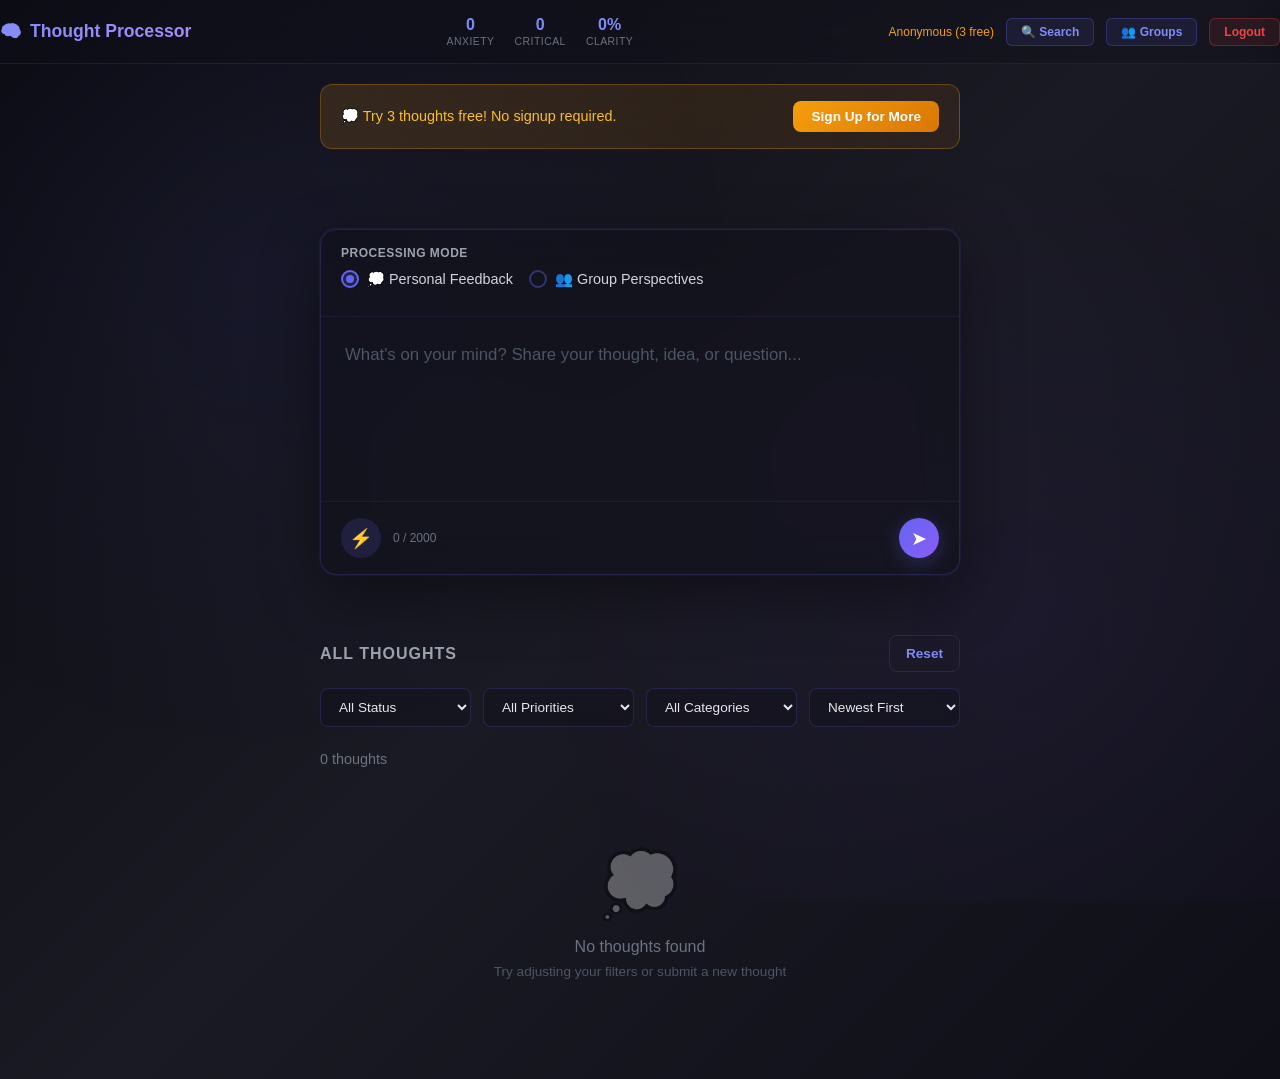
==== commit e6b2e315: "Add search button to main navigation" ====
--- a/frontend/index.html
+++ b/frontend/index.html
@@ -114,7 +114,8 @@
             }
         }
 
-        .btn-manage-groups {
+        .btn-manage-groups,
+        .btn-search {
             padding: 6px 14px;
             background: rgba(99, 102, 241, 0.1);
             border: 1px solid rgba(99, 102, 241, 0.3);
@@ -130,7 +131,8 @@
             gap: 6px;
         }
 
-        .btn-manage-groups:hover {
+        .btn-manage-groups:hover,
+        .btn-search:hover {
             background: rgba(99, 102, 241, 0.2);
             border-color: rgba(99, 102, 241, 0.5);
         }
@@ -1305,6 +1307,7 @@
 
         <div class="user-menu">
             <span class="user-email" id="userEmail"></span>
+            <a href="search.html" class="btn-search">🔍 Search</a>
             <a href="groups.html" class="btn-manage-groups">👥 Groups</a>
             <button class="btn-logout" onclick="logout()">Logout</button>
         </div>
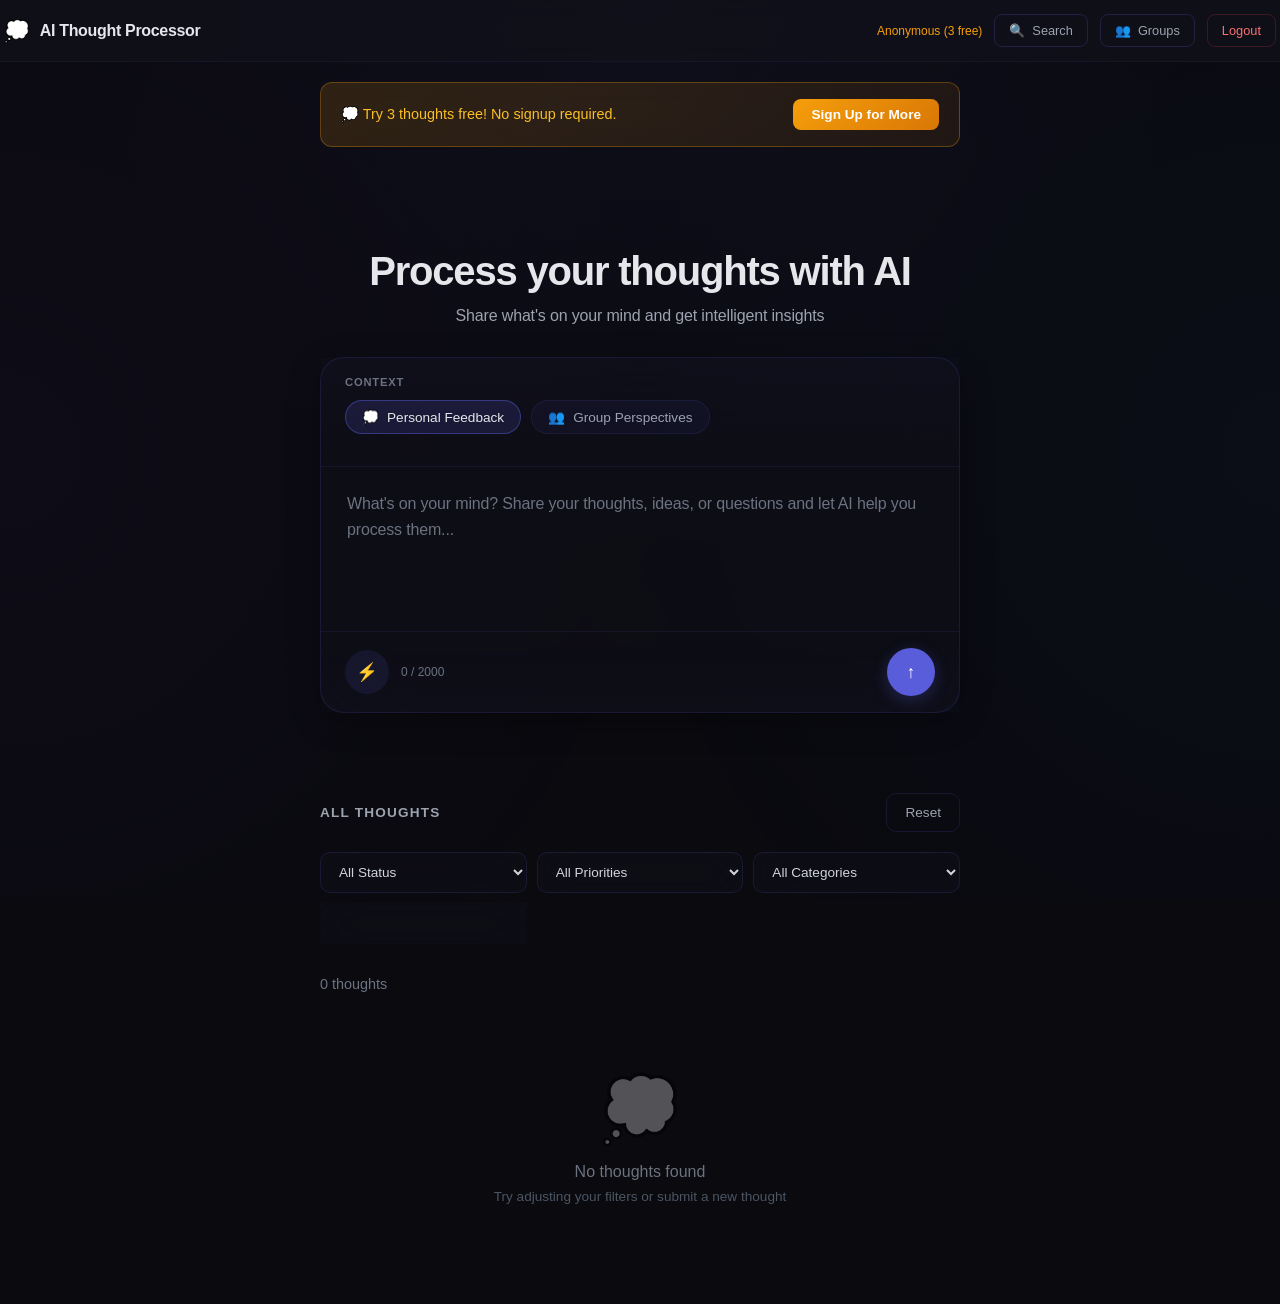
==== commit 5e63c82a: "Update UI" ====
--- a/frontend/index.html
+++ b/frontend/index.html
@@ -13,7 +13,7 @@
         
         body {
             font-family: -apple-system, BlinkMacSystemFont, 'Segoe UI', 'Roboto', 'Oxygen', 'Ubuntu', sans-serif;
-            background: linear-gradient(135deg, #0a0a0f 0%, #1a1a24 50%, #0f0f18 100%);
+            background: #0a0a0f;
             min-height: 100vh;
             color: #e5e7eb;
             padding: 0;
@@ -29,8 +29,9 @@
             width: 100%;
             height: 100%;
             background: 
-                radial-gradient(circle at 20% 30%, rgba(99, 102, 241, 0.08) 0%, transparent 40%),
-                radial-gradient(circle at 80% 70%, rgba(139, 92, 246, 0.06) 0%, transparent 40%);
+                radial-gradient(circle at 50% 0%, rgba(99, 102, 241, 0.06) 0%, transparent 50%),
+                radial-gradient(circle at 0% 50%, rgba(139, 92, 246, 0.04) 0%, transparent 50%),
+                radial-gradient(circle at 100% 50%, rgba(59, 130, 246, 0.04) 0%, transparent 50%);
             pointer-events: none;
             z-index: 0;
         }
@@ -43,15 +44,15 @@
             padding: 0 20px;
         }
         
-        /* Compact Header with Stats */
+        /* Modern Compact Header */
         .header-row {
             display: flex;
             justify-content: space-between;
             align-items: center;
-            padding: 16px 20px;
-            background: rgba(17, 17, 27, 0.4);
-            border-bottom: 1px solid rgba(99, 102, 241, 0.15);
-            backdrop-filter: blur(20px);
+            padding: 14px 24px;
+            background: rgba(17, 17, 27, 0.85);
+            border-bottom: 1px solid rgba(99, 102, 241, 0.08);
+            backdrop-filter: blur(40px);
             position: sticky;
             top: 0;
             z-index: 100;
@@ -59,41 +60,47 @@
         }
 
         .app-title {
-            font-size: 1.1rem;
+            font-size: 1rem;
             font-weight: 600;
-            background: linear-gradient(135deg, #818cf8 0%, #a78bfa 100%);
-            -webkit-background-clip: text;
-            -webkit-text-fill-color: transparent;
-            background-clip: text;
+            color: #e5e7eb;
             display: flex;
             align-items: center;
-            gap: 8px;
+            gap: 10px;
+            letter-spacing: -0.02em;
+        }
+        
+        .app-title .icon {
+            font-size: 1.3rem;
+            filter: grayscale(0.2);
         }
 
         .header-stats {
-            display: flex;
-            gap: 20px;
+            display: none; /* Hidden for cleaner look, can be toggled */
+            gap: 16px;
             align-items: center;
         }
 
         .mini-stat {
             display: flex;
-            flex-direction: column;
+            flex-direction: row;
             align-items: center;
-            gap: 2px;
+            gap: 6px;
+            padding: 6px 12px;
+            background: rgba(99, 102, 241, 0.08);
+            border-radius: 20px;
+            border: 1px solid rgba(99, 102, 241, 0.12);
         }
 
         .mini-stat-value {
-            font-size: 1rem;
+            font-size: 0.9rem;
             font-weight: 700;
             color: #818cf8;
         }
 
         .mini-stat-label {
-            font-size: 0.65rem;
-            color: #6b7280;
-            text-transform: uppercase;
-            letter-spacing: 0.5px;
+            font-size: 0.7rem;
+            color: #9ca3af;
+            letter-spacing: 0.3px;
         }
 
         .user-menu {
@@ -116,123 +123,145 @@
 
         .btn-manage-groups,
         .btn-search {
-            padding: 6px 14px;
-            background: rgba(99, 102, 241, 0.1);
-            border: 1px solid rgba(99, 102, 241, 0.3);
-            border-radius: 6px;
-            color: #818cf8;
-            font-size: 0.75rem;
-            font-weight: 600;
+            padding: 8px 14px;
+            background: transparent;
+            border: 1px solid rgba(99, 102, 241, 0.2);
+            border-radius: 8px;
+            color: #9ca3af;
+            font-size: 0.8rem;
+            font-weight: 500;
             cursor: pointer;
             transition: all 0.2s;
             text-decoration: none;
             display: inline-flex;
             align-items: center;
-            gap: 6px;
+            gap: 7px;
         }
 
         .btn-manage-groups:hover,
         .btn-search:hover {
-            background: rgba(99, 102, 241, 0.2);
-            border-color: rgba(99, 102, 241, 0.5);
+            background: rgba(99, 102, 241, 0.1);
+            border-color: rgba(99, 102, 241, 0.3);
+            color: #d1d5db;
         }
 
         .btn-logout {
-            padding: 6px 14px;
-            background: rgba(239, 68, 68, 0.1);
-            border: 1px solid rgba(239, 68, 68, 0.3);
-            border-radius: 6px;
-            color: #ef4444;
-            font-size: 0.75rem;
-            font-weight: 600;
+            padding: 8px 14px;
+            background: transparent;
+            border: 1px solid rgba(239, 68, 68, 0.2);
+            border-radius: 8px;
+            color: #f87171;
+            font-size: 0.8rem;
+            font-weight: 500;
             cursor: pointer;
             transition: all 0.2s;
         }
 
         .btn-logout:hover {
-            background: rgba(239, 68, 68, 0.2);
-            border-color: rgba(239, 68, 68, 0.5);
-        }
-
-        /* Main Input Area - Centered & Elevated */
+            background: rgba(239, 68, 68, 0.1);
+            border-color: rgba(239, 68, 68, 0.3);
+            color: #ef4444;
+        }
+
+        /* Modern Input Area - Clean & Centered */
         .input-section {
-            margin-top: 80px;
-            margin-bottom: 60px;
+            margin-top: 100px;
+            margin-bottom: 80px;
+            max-width: 780px;
+            margin-left: auto;
+            margin-right: auto;
+        }
+        
+        .welcome-prompt {
+            text-align: center;
+            margin-bottom: 32px;
+            animation: fadeIn 0.6s ease;
+        }
+        
+        .welcome-prompt h1 {
+            font-size: 2.5rem;
+            font-weight: 700;
+            color: #e5e7eb;
+            margin-bottom: 12px;
+            letter-spacing: -0.03em;
+            line-height: 1.2;
+        }
+        
+        .welcome-prompt p {
+            font-size: 1rem;
+            color: #9ca3af;
+            font-weight: 400;
+            letter-spacing: -0.01em;
+        }
+        
+        @keyframes fadeIn {
+            from { opacity: 0; transform: translateY(10px); }
+            to { opacity: 1; transform: translateY(0); }
         }
 
         .input-container {
             position: relative;
-            background: rgba(17, 17, 27, 0.6);
-            border: 1px solid rgba(99, 102, 241, 0.2);
-            border-radius: 16px;
+            background: rgba(17, 17, 27, 0.5);
+            border: 1.5px solid rgba(99, 102, 241, 0.15);
+            border-radius: 24px;
             padding: 0;
-            backdrop-filter: blur(20px);
-            box-shadow: 0 20px 60px rgba(0, 0, 0, 0.4), 0 0 0 1px rgba(139, 92, 246, 0.1);
-            transition: all 0.3s ease;
-        }
-
-        /* Processing Mode Selector */
+            backdrop-filter: blur(40px);
+            box-shadow: 0 8px 32px rgba(0, 0, 0, 0.3);
+            transition: all 0.3s cubic-bezier(0.4, 0, 0.2, 1);
+        }
+
+        /* Context Pills (Processing Mode) */
         .mode-selector {
-            padding: 16px 20px;
-            border-bottom: 1px solid rgba(99, 102, 241, 0.1);
+            padding: 18px 24px;
+            border-bottom: 1px solid rgba(99, 102, 241, 0.08);
+            background: linear-gradient(180deg, rgba(99, 102, 241, 0.02) 0%, transparent 100%);
         }
 
         .mode-label {
-            font-size: 0.75rem;
-            color: #9ca3af;
-            margin-bottom: 10px;
+            font-size: 0.7rem;
+            color: #6b7280;
+            margin-bottom: 12px;
             display: block;
             text-transform: uppercase;
-            letter-spacing: 0.5px;
+            letter-spacing: 0.8px;
             font-weight: 600;
         }
 
         .mode-options {
             display: flex;
-            gap: 16px;
-            margin-bottom: 12px;
+            gap: 10px;
+            margin-bottom: 14px;
+            flex-wrap: wrap;
         }
 
         .radio-option {
             display: flex;
             align-items: center;
             gap: 8px;
+            padding: 8px 16px;
+            background: rgba(99, 102, 241, 0.05);
+            border: 1.5px solid rgba(99, 102, 241, 0.12);
+            border-radius: 20px;
             cursor: pointer;
-            font-size: 0.9rem;
+            font-size: 0.85rem;
+            color: #9ca3af;
+            transition: all 0.2s cubic-bezier(0.4, 0, 0.2, 1);
+        }
+
+        .radio-option:hover {
+            background: rgba(99, 102, 241, 0.1);
+            border-color: rgba(99, 102, 241, 0.25);
             color: #d1d5db;
-            transition: color 0.2s;
-        }
-
-        .radio-option:hover {
+        }
+        
+        .radio-option:has(input:checked) {
+            background: rgba(99, 102, 241, 0.15);
+            border-color: rgba(99, 102, 241, 0.4);
             color: #e5e7eb;
         }
 
         .radio-option input[type="radio"] {
-            appearance: none;
-            width: 18px;
-            height: 18px;
-            border: 2px solid rgba(99, 102, 241, 0.4);
-            border-radius: 50%;
-            cursor: pointer;
-            position: relative;
-            transition: all 0.2s;
-        }
-
-        .radio-option input[type="radio"]:checked {
-            border-color: #6366f1;
-            background: rgba(99, 102, 241, 0.2);
-        }
-
-        .radio-option input[type="radio"]:checked::after {
-            content: '';
-            position: absolute;
-            top: 50%;
-            left: 50%;
-            transform: translate(-50%, -50%);
-            width: 8px;
-            height: 8px;
-            background: #6366f1;
-            border-radius: 50%;
+            display: none; /* Hide radio button, use pill background instead */
         }
 
         .group-selector {
@@ -298,55 +327,59 @@
         }
 
         .input-container:focus-within {
-            border-color: rgba(99, 102, 241, 0.5);
-            box-shadow: 0 25px 70px rgba(99, 102, 241, 0.15), 0 0 0 1px rgba(139, 92, 246, 0.3);
+            border-color: rgba(99, 102, 241, 0.35);
+            box-shadow: 0 12px 48px rgba(99, 102, 241, 0.12), 0 0 0 1px rgba(99, 102, 241, 0.2);
+            transform: translateY(-2px);
         }
 
         .main-textarea {
             width: 100%;
-            min-height: 180px;
-            padding: 24px;
+            min-height: 160px;
+            padding: 24px 26px;
             background: transparent;
             border: none;
             color: #e5e7eb;
             font-family: inherit;
-            font-size: 1.05rem;
-            line-height: 1.7;
+            font-size: 1rem;
+            line-height: 1.6;
             resize: none;
             outline: none;
         }
 
         .main-textarea::placeholder {
-            color: #4b5563;
+            color: #6b7280;
             font-weight: 400;
+            letter-spacing: -0.01em;
         }
 
         .input-actions {
             display: flex;
             justify-content: space-between;
             align-items: center;
-            padding: 16px 20px;
-            border-top: 1px solid rgba(99, 102, 241, 0.1);
+            padding: 16px 24px;
+            border-top: 1px solid rgba(99, 102, 241, 0.08);
+            background: linear-gradient(0deg, rgba(99, 102, 241, 0.02) 0%, transparent 100%);
         }
 
         .action-btn {
-            width: 40px;
-            height: 40px;
+            width: 44px;
+            height: 44px;
             border-radius: 50%;
             border: none;
-            background: rgba(99, 102, 241, 0.15);
-            color: #818cf8;
+            background: rgba(99, 102, 241, 0.1);
+            color: #9ca3af;
             cursor: pointer;
             display: flex;
             align-items: center;
             justify-content: center;
-            font-size: 1.2rem;
-            transition: all 0.2s ease;
+            font-size: 1.1rem;
+            transition: all 0.25s cubic-bezier(0.4, 0, 0.2, 1);
             position: relative;
         }
 
         .action-btn:hover {
-            background: rgba(99, 102, 241, 0.25);
+            background: rgba(99, 102, 241, 0.18);
+            color: #d1d5db;
             transform: scale(1.05);
         }
 
@@ -355,13 +388,16 @@
         }
 
         .action-btn.submit-btn {
-            background: linear-gradient(135deg, #6366f1 0%, #8b5cf6 100%);
+            width: 48px;
+            height: 48px;
+            background: rgba(99, 102, 241, 0.9);
             color: white;
-            box-shadow: 0 4px 20px rgba(99, 102, 241, 0.3);
+            box-shadow: 0 4px 16px rgba(99, 102, 241, 0.25);
         }
 
         .action-btn.submit-btn:hover {
-            box-shadow: 0 6px 30px rgba(99, 102, 241, 0.5);
+            background: rgba(99, 102, 241, 1);
+            box-shadow: 0 6px 24px rgba(99, 102, 241, 0.35);
             transform: scale(1.08);
         }
 
@@ -373,12 +409,12 @@
 
         .badge {
             position: absolute;
-            top: -4px;
-            right: -4px;
+            top: -6px;
+            right: -6px;
             min-width: 20px;
             height: 20px;
             padding: 0 6px;
-            background: linear-gradient(135deg, #f59e0b 0%, #ef4444 100%);
+            background: rgba(239, 68, 68, 0.95);
             color: white;
             border-radius: 10px;
             font-size: 0.7rem;
@@ -387,12 +423,13 @@
             align-items: center;
             justify-content: center;
             box-shadow: 0 2px 8px rgba(239, 68, 68, 0.4);
+            border: 2px solid rgba(17, 17, 27, 0.8);
             animation: pulse 2s infinite;
         }
 
         @keyframes pulse {
-            0%, 100% { transform: scale(1); }
-            50% { transform: scale(1.1); }
+            0%, 100% { transform: scale(1); opacity: 1; }
+            50% { transform: scale(1.08); opacity: 0.9; }
         }
 
         .action-left {
@@ -404,6 +441,7 @@
         .char-count {
             font-size: 0.75rem;
             color: #6b7280;
+            font-variant-numeric: tabular-nums;
         }
 
         /* Status Messages */
@@ -485,50 +523,52 @@
 
         /* Filters Section */
         .filters-section {
-            margin-bottom: 24px;
+            margin-bottom: 32px;
         }
 
         .filters-header {
             display: flex;
             justify-content: space-between;
             align-items: center;
-            margin-bottom: 16px;
+            margin-bottom: 20px;
         }
 
         .section-title {
-            font-size: 1rem;
+            font-size: 0.85rem;
             font-weight: 600;
             color: #9ca3af;
             text-transform: uppercase;
-            letter-spacing: 1px;
+            letter-spacing: 1.2px;
         }
 
         .filter-grid {
             display: grid;
-            grid-template-columns: repeat(auto-fit, minmax(140px, 1fr));
-            gap: 12px;
+            grid-template-columns: repeat(auto-fit, minmax(160px, 1fr));
+            gap: 10px;
         }
 
         .filter-select {
-            padding: 10px 14px;
-            background: rgba(17, 17, 27, 0.4);
-            border: 1px solid rgba(99, 102, 241, 0.2);
-            border-radius: 8px;
-            color: #e5e7eb;
+            padding: 11px 14px;
+            background: rgba(17, 17, 27, 0.5);
+            border: 1.5px solid rgba(99, 102, 241, 0.15);
+            border-radius: 10px;
+            color: #d1d5db;
             font-family: inherit;
             font-size: 0.85rem;
             cursor: pointer;
-            transition: all 0.2s;
+            transition: all 0.2s cubic-bezier(0.4, 0, 0.2, 1);
             outline: none;
+            backdrop-filter: blur(20px);
         }
 
         .filter-select:hover {
-            border-color: rgba(99, 102, 241, 0.4);
+            border-color: rgba(99, 102, 241, 0.3);
+            background: rgba(17, 17, 27, 0.6);
         }
 
         .filter-select:focus {
-            border-color: rgba(99, 102, 241, 0.6);
-            box-shadow: 0 0 0 3px rgba(99, 102, 241, 0.1);
+            border-color: rgba(99, 102, 241, 0.5);
+            box-shadow: 0 0 0 3px rgba(99, 102, 241, 0.08);
         }
 
         .filter-select option {
@@ -537,20 +577,21 @@
         }
 
         .btn-reset {
-            padding: 10px 16px;
+            padding: 11px 18px;
             background: transparent;
-            border: 1px solid rgba(99, 102, 241, 0.2);
-            border-radius: 8px;
-            color: #818cf8;
+            border: 1.5px solid rgba(99, 102, 241, 0.15);
+            border-radius: 10px;
+            color: #9ca3af;
             font-size: 0.85rem;
-            font-weight: 600;
+            font-weight: 500;
             cursor: pointer;
-            transition: all 0.2s;
+            transition: all 0.2s cubic-bezier(0.4, 0, 0.2, 1);
         }
 
         .btn-reset:hover {
-            background: rgba(99, 102, 241, 0.1);
-            border-color: rgba(99, 102, 241, 0.4);
+            background: rgba(99, 102, 241, 0.08);
+            border-color: rgba(99, 102, 241, 0.3);
+            color: #d1d5db;
         }
 
         /* Thoughts List */
@@ -577,19 +618,20 @@
         }
 
         .thought-card {
-            background: rgba(17, 17, 27, 0.4);
-            border: 1px solid rgba(99, 102, 241, 0.15);
-            border-radius: 12px;
-            padding: 16px;
+            background: rgba(17, 17, 27, 0.5);
+            border: 1.5px solid rgba(99, 102, 241, 0.12);
+            border-radius: 14px;
+            padding: 18px;
             cursor: pointer;
-            transition: all 0.2s ease;
-            backdrop-filter: blur(10px);
+            transition: all 0.25s cubic-bezier(0.4, 0, 0.2, 1);
+            backdrop-filter: blur(20px);
         }
 
         .thought-card:hover {
-            background: rgba(17, 17, 27, 0.6);
-            border-color: rgba(99, 102, 241, 0.3);
-            transform: translateX(4px);
+            background: rgba(17, 17, 27, 0.7);
+            border-color: rgba(99, 102, 241, 0.25);
+            transform: translateY(-2px);
+            box-shadow: 0 8px 24px rgba(0, 0, 0, 0.2);
         }
 
         .thought-card.completed {
@@ -834,40 +876,58 @@
             }
 
             .app-title {
-                font-size: 1rem;
+                font-size: 0.95rem;
+            }
+            
+            .app-title .icon {
+                font-size: 1.2rem;
             }
 
             .header-stats {
-                gap: 12px;
-            }
-
-            .mini-stat-value {
+                display: none; /* Hide on mobile for cleaner look */
+            }
+            
+            .user-menu {
+                gap: 8px;
+            }
+            
+            .btn-manage-groups span:last-child,
+            .btn-search span:last-child {
+                display: none; /* Show only icons on mobile */
+            }
+
+            .welcome-prompt h1 {
+                font-size: 1.8rem;
+            }
+            
+            .welcome-prompt p {
                 font-size: 0.9rem;
             }
 
-            .mini-stat-label {
-                font-size: 0.6rem;
-            }
-
             .input-section {
-                margin-top: 40px;
-                margin-bottom: 40px;
+                margin-top: 60px;
+                margin-bottom: 48px;
             }
 
             .main-textarea {
-                min-height: 150px;
+                min-height: 140px;
                 padding: 20px;
                 font-size: 1rem;
             }
 
             .input-actions {
-                padding: 12px 16px;
+                padding: 14px 20px;
             }
 
             .action-btn {
-                width: 36px;
-                height: 36px;
+                width: 40px;
+                height: 40px;
                 font-size: 1rem;
+            }
+            
+            .action-btn.submit-btn {
+                width: 44px;
+                height: 44px;
             }
 
             .filter-grid {
@@ -875,7 +935,7 @@
             }
 
             .thought-card {
-                padding: 14px;
+                padding: 16px;
             }
 
             .anonymous-banner {
@@ -1283,33 +1343,41 @@
     </style>
 </head>
 <body>
-    <!-- Compact Header with Mini Stats -->
+    <!-- Modern Clean Header -->
     <div class="header-row">
         <div class="app-title">
-            <span>🧠</span>
-            <span>Thought Processor</span>
+            <span class="icon">💭</span>
+            <span>AI Thought Processor</span>
         </div>
         
         <div class="header-stats">
             <div class="mini-stat">
+                <div class="mini-stat-label">Anxiety</div>
                 <div class="mini-stat-value" id="anxietyLevel">0</div>
-                <div class="mini-stat-label">Anxiety</div>
             </div>
             <div class="mini-stat">
+                <div class="mini-stat-label">Critical</div>
                 <div class="mini-stat-value" id="criticalCount">0</div>
-                <div class="mini-stat-label">Critical</div>
             </div>
             <div class="mini-stat">
+                <div class="mini-stat-label">Clarity</div>
                 <div class="mini-stat-value" id="clarityScore">0%</div>
-                <div class="mini-stat-label">Clarity</div>
             </div>
         </div>
 
         <div class="user-menu">
             <span class="user-email" id="userEmail"></span>
-            <a href="search.html" class="btn-search">🔍 Search</a>
-            <a href="groups.html" class="btn-manage-groups">👥 Groups</a>
-            <button class="btn-logout" onclick="logout()">Logout</button>
+            <a href="search.html" class="btn-search">
+                <span>🔍</span>
+                <span>Search</span>
+            </a>
+            <a href="groups.html" class="btn-manage-groups">
+                <span>👥</span>
+                <span>Groups</span>
+            </a>
+            <button class="btn-logout" onclick="logout()">
+                <span>Logout</span>
+            </button>
         </div>
     </div>
 
@@ -1321,18 +1389,25 @@
 
         <!-- Main Input Area - Centered and Prominent -->
         <div class="input-section">
+            <div class="welcome-prompt">
+                <h1>Process your thoughts with AI</h1>
+                <p>Share what's on your mind and get intelligent insights</p>
+            </div>
+            
             <div class="input-container">
-                <!-- Processing Mode Selector -->
+                <!-- Context Pills (Processing Mode) -->
                 <div class="mode-selector">
-                    <label class="mode-label">Processing Mode</label>
+                    <label class="mode-label">Context</label>
                     <div class="mode-options">
                         <label class="radio-option">
                             <input type="radio" name="processingMode" value="single" checked onchange="toggleGroupSelector()">
-                            <span>💭 Personal Feedback</span>
+                            <span>💭</span>
+                            <span>Personal Feedback</span>
                         </label>
                         <label class="radio-option">
                             <input type="radio" name="processingMode" value="group" onchange="toggleGroupSelector()">
-                            <span>👥 Group Perspectives</span>
+                            <span>👥</span>
+                            <span>Group Perspectives</span>
                         </label>
                     </div>
                     
@@ -1352,7 +1427,7 @@
                 <textarea 
                     id="thoughtText" 
                     class="main-textarea" 
-                    placeholder="What's on your mind? Share your thought, idea, or question..."
+                    placeholder="What's on your mind? Share your thoughts, ideas, or questions and let AI help you process them..."
                     maxlength="2000"
                     oninput="updateCharCount()"
                 ></textarea>
@@ -1377,7 +1452,7 @@
                         onclick="submitThought()" 
                         title="Submit thought"
                     >
-                        ➤
+                        ↑
                     </button>
                 </div>
             </div>
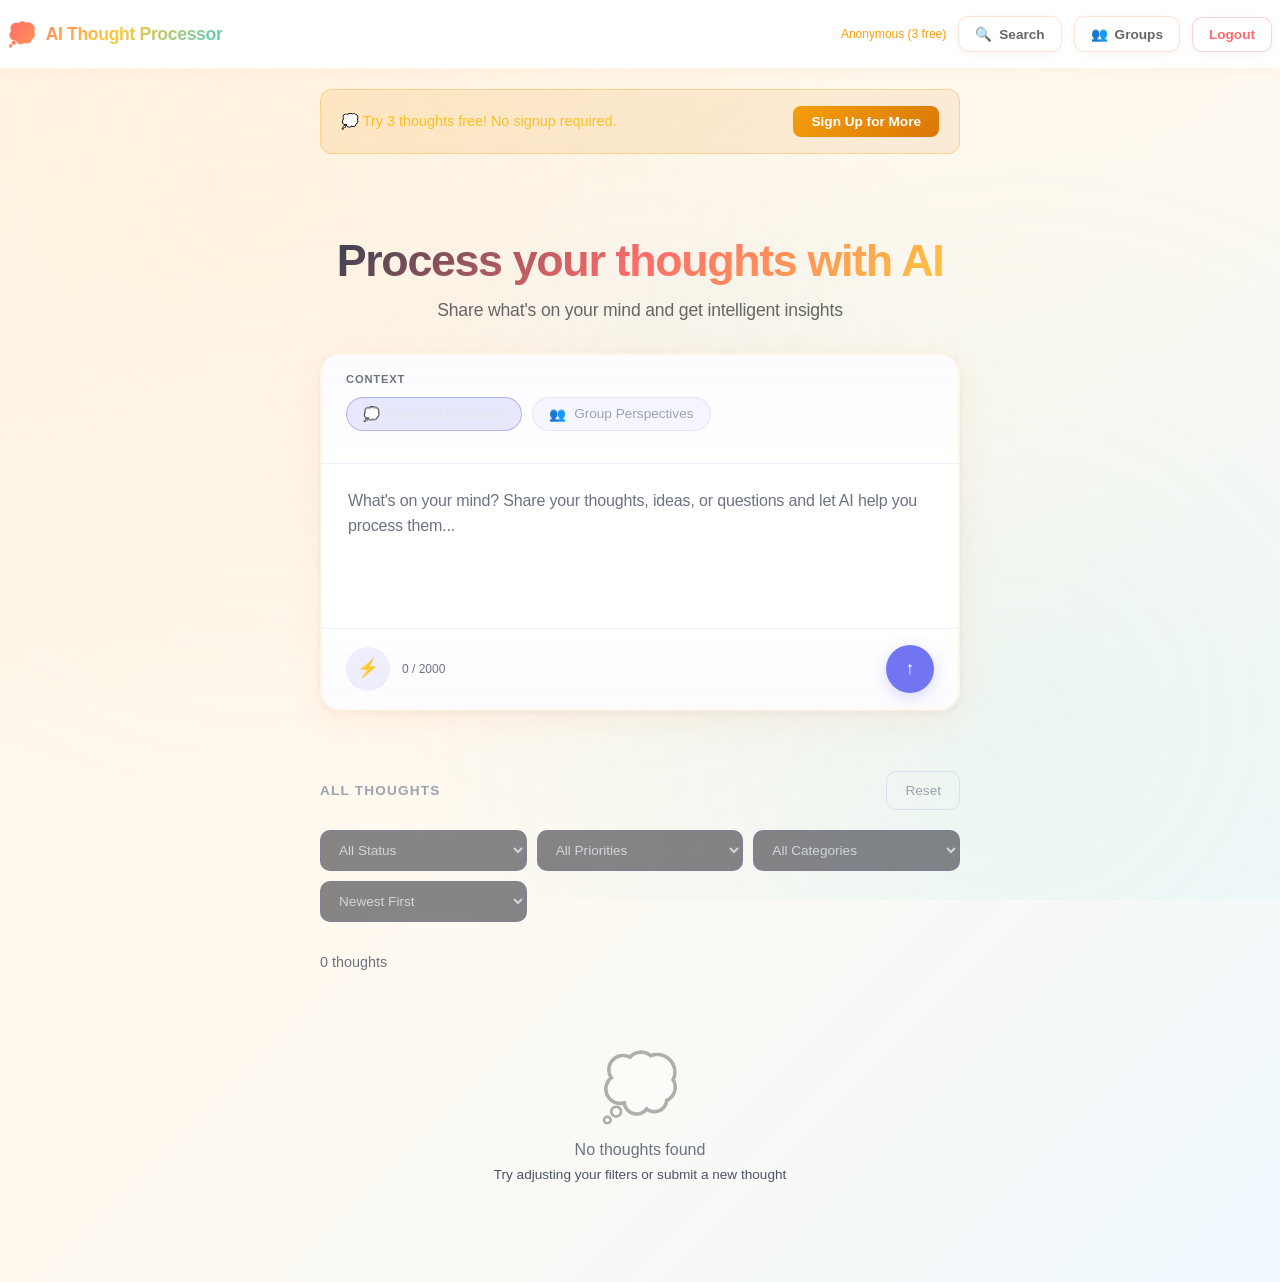
==== commit 34bd42c7: "Update Frontend index" ====
--- a/frontend/index.html
+++ b/frontend/index.html
@@ -13,9 +13,9 @@
         
         body {
             font-family: -apple-system, BlinkMacSystemFont, 'Segoe UI', 'Roboto', 'Oxygen', 'Ubuntu', sans-serif;
-            background: #0a0a0f;
+            background: linear-gradient(135deg, #FFF5E6 0%, #FFF9F0 50%, #F0F9FF 100%);
             min-height: 100vh;
-            color: #e5e7eb;
+            color: #2C3E50;
             padding: 0;
             position: relative;
             overflow-x: hidden;
@@ -29,9 +29,9 @@
             width: 100%;
             height: 100%;
             background: 
-                radial-gradient(circle at 50% 0%, rgba(99, 102, 241, 0.06) 0%, transparent 50%),
-                radial-gradient(circle at 0% 50%, rgba(139, 92, 246, 0.04) 0%, transparent 50%),
-                radial-gradient(circle at 100% 50%, rgba(59, 130, 246, 0.04) 0%, transparent 50%);
+                radial-gradient(circle at 20% 20%, rgba(255, 200, 124, 0.08) 0%, transparent 50%),
+                radial-gradient(circle at 80% 80%, rgba(78, 205, 196, 0.08) 0%, transparent 50%),
+                radial-gradient(circle at 50% 50%, rgba(93, 173, 226, 0.05) 0%, transparent 50%);
             pointer-events: none;
             z-index: 0;
         }
@@ -49,20 +49,24 @@
             display: flex;
             justify-content: space-between;
             align-items: center;
-            padding: 14px 24px;
-            background: rgba(17, 17, 27, 0.85);
-            border-bottom: 1px solid rgba(99, 102, 241, 0.08);
-            backdrop-filter: blur(40px);
+            padding: 16px 28px;
+            background: rgba(255, 255, 255, 0.95);
+            border-bottom: 1px solid rgba(255, 200, 124, 0.15);
+            backdrop-filter: blur(20px);
             position: sticky;
             top: 0;
             z-index: 100;
             margin: 0 -20px;
+            box-shadow: 0 2px 12px rgba(255, 139, 83, 0.08);
         }
 
         .app-title {
-            font-size: 1rem;
-            font-weight: 600;
-            color: #e5e7eb;
+            font-size: 1.1rem;
+            font-weight: 700;
+            background: linear-gradient(135deg, #FF6B6B 0%, #FFC93C 50%, #4ECDC4 100%);
+            -webkit-background-clip: text;
+            -webkit-text-fill-color: transparent;
+            background-clip: text;
             display: flex;
             align-items: center;
             gap: 10px;
@@ -70,8 +74,8 @@
         }
         
         .app-title .icon {
-            font-size: 1.3rem;
-            filter: grayscale(0.2);
+            font-size: 1.4rem;
+            filter: none;
         }
 
         .header-stats {
@@ -85,21 +89,24 @@
             flex-direction: row;
             align-items: center;
             gap: 6px;
-            padding: 6px 12px;
-            background: rgba(99, 102, 241, 0.08);
+            padding: 6px 14px;
+            background: linear-gradient(135deg, rgba(255, 200, 124, 0.15), rgba(255, 142, 83, 0.12));
             border-radius: 20px;
-            border: 1px solid rgba(99, 102, 241, 0.12);
+            border: 1px solid rgba(255, 142, 83, 0.2);
         }
 
         .mini-stat-value {
-            font-size: 0.9rem;
+            font-size: 0.95rem;
             font-weight: 700;
-            color: #818cf8;
+            background: linear-gradient(135deg, #FF6B6B, #FFC93C);
+            -webkit-background-clip: text;
+            -webkit-text-fill-color: transparent;
+            background-clip: text;
         }
 
         .mini-stat-label {
             font-size: 0.7rem;
-            color: #9ca3af;
+            color: #666;
             letter-spacing: 0.3px;
         }
 
@@ -111,7 +118,7 @@
 
         .user-email {
             font-size: 0.75rem;
-            color: #9ca3af;
+            color: #666;
             display: none;
         }
 
@@ -123,50 +130,56 @@
 
         .btn-manage-groups,
         .btn-search {
-            padding: 8px 14px;
-            background: transparent;
-            border: 1px solid rgba(99, 102, 241, 0.2);
-            border-radius: 8px;
-            color: #9ca3af;
-            font-size: 0.8rem;
-            font-weight: 500;
+            padding: 9px 16px;
+            background: #FFFFFF;
+            border: 1.5px solid rgba(255, 142, 83, 0.25);
+            border-radius: 10px;
+            color: #666;
+            font-size: 0.85rem;
+            font-weight: 600;
             cursor: pointer;
             transition: all 0.2s;
             text-decoration: none;
             display: inline-flex;
             align-items: center;
             gap: 7px;
+            box-shadow: 0 2px 8px rgba(0, 0, 0, 0.04);
         }
 
         .btn-manage-groups:hover,
         .btn-search:hover {
-            background: rgba(99, 102, 241, 0.1);
-            border-color: rgba(99, 102, 241, 0.3);
-            color: #d1d5db;
+            background: linear-gradient(135deg, rgba(255, 200, 124, 0.15), rgba(255, 142, 83, 0.15));
+            border-color: rgba(255, 142, 83, 0.4);
+            color: #FF6B6B;
+            transform: translateY(-1px);
+            box-shadow: 0 4px 12px rgba(255, 107, 107, 0.15);
         }
 
         .btn-logout {
-            padding: 8px 14px;
-            background: transparent;
-            border: 1px solid rgba(239, 68, 68, 0.2);
-            border-radius: 8px;
-            color: #f87171;
-            font-size: 0.8rem;
-            font-weight: 500;
+            padding: 9px 16px;
+            background: #FFFFFF;
+            border: 1.5px solid rgba(239, 68, 68, 0.25);
+            border-radius: 10px;
+            color: #FF6B6B;
+            font-size: 0.85rem;
+            font-weight: 600;
             cursor: pointer;
             transition: all 0.2s;
+            box-shadow: 0 2px 8px rgba(0, 0, 0, 0.04);
         }
 
         .btn-logout:hover {
-            background: rgba(239, 68, 68, 0.1);
-            border-color: rgba(239, 68, 68, 0.3);
+            background: rgba(255, 107, 107, 0.1);
+            border-color: rgba(239, 68, 68, 0.4);
             color: #ef4444;
+            transform: translateY(-1px);
+            box-shadow: 0 4px 12px rgba(239, 68, 68, 0.2);
         }
 
         /* Modern Input Area - Clean & Centered */
         .input-section {
-            margin-top: 100px;
-            margin-bottom: 80px;
+            margin-top: 80px;
+            margin-bottom: 60px;
             max-width: 780px;
             margin-left: auto;
             margin-right: auto;
@@ -179,17 +192,20 @@
         }
         
         .welcome-prompt h1 {
-            font-size: 2.5rem;
-            font-weight: 700;
-            color: #e5e7eb;
+            font-size: 2.8rem;
+            font-weight: 800;
+            background: linear-gradient(135deg, #2C3E50 0%, #FF6B6B 50%, #FFC93C 100%);
+            -webkit-background-clip: text;
+            -webkit-text-fill-color: transparent;
+            background-clip: text;
             margin-bottom: 12px;
             letter-spacing: -0.03em;
             line-height: 1.2;
         }
         
         .welcome-prompt p {
-            font-size: 1rem;
-            color: #9ca3af;
+            font-size: 1.1rem;
+            color: #666;
             font-weight: 400;
             letter-spacing: -0.01em;
         }
@@ -201,12 +217,12 @@
 
         .input-container {
             position: relative;
-            background: rgba(17, 17, 27, 0.5);
-            border: 1.5px solid rgba(99, 102, 241, 0.15);
-            border-radius: 24px;
+            background: rgba(255, 255, 255, 0.98);
+            border: 2px solid rgba(255, 200, 124, 0.2);
+            border-radius: 20px;
             padding: 0;
-            backdrop-filter: blur(40px);
-            box-shadow: 0 8px 32px rgba(0, 0, 0, 0.3);
+            backdrop-filter: blur(20px);
+            box-shadow: 0 8px 32px rgba(255, 142, 83, 0.1), 0 2px 8px rgba(0, 0, 0, 0.05);
             transition: all 0.3s cubic-bezier(0.4, 0, 0.2, 1);
         }
 
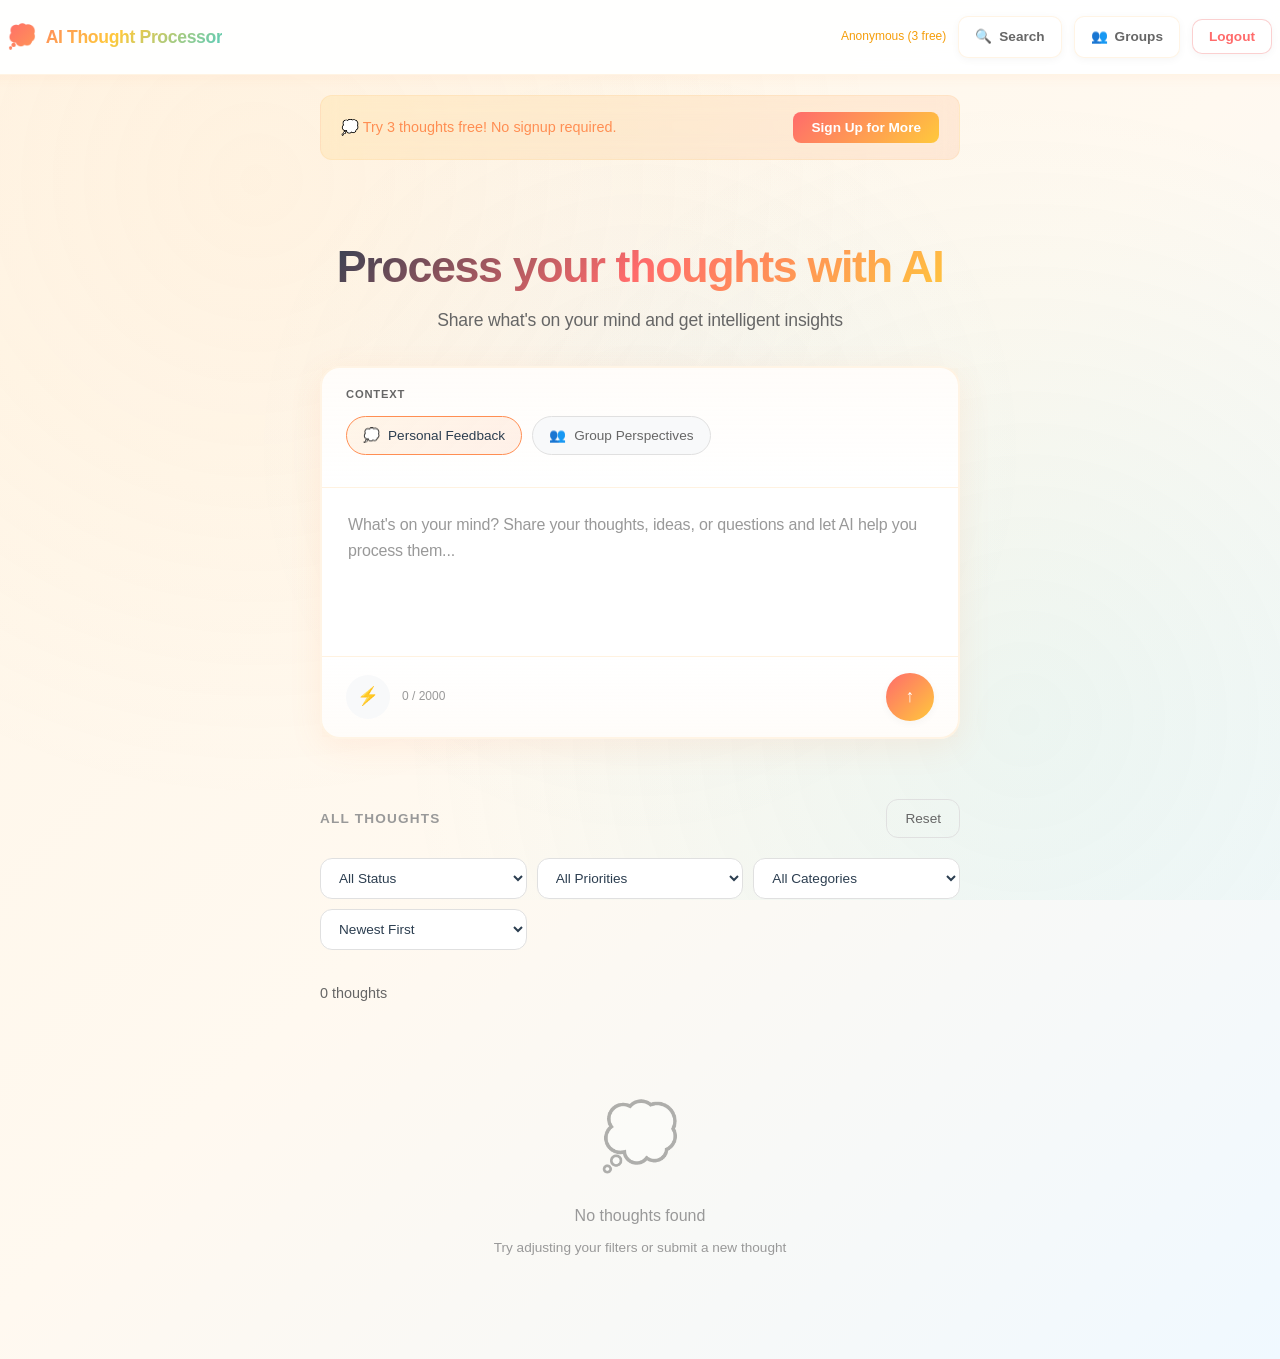
==== commit 0d92a093: "Update" ====
--- a/frontend/index.html
+++ b/frontend/index.html
@@ -1,1371 +1,33 @@
 <!DOCTYPE html>
 <html lang="en">
+
 <head>
     <meta charset="UTF-8">
     <meta name="viewport" content="width=device-width, initial-scale=1.0">
     <title>AI Thought Processor</title>
-    <style>
-        * {
-            margin: 0;
-            padding: 0;
-            box-sizing: border-box;
-        }
-        
-        body {
-            font-family: -apple-system, BlinkMacSystemFont, 'Segoe UI', 'Roboto', 'Oxygen', 'Ubuntu', sans-serif;
-            background: linear-gradient(135deg, #FFF5E6 0%, #FFF9F0 50%, #F0F9FF 100%);
-            min-height: 100vh;
-            color: #2C3E50;
-            padding: 0;
-            position: relative;
-            overflow-x: hidden;
-        }
-        
-        body::before {
-            content: '';
-            position: fixed;
-            top: 0;
-            left: 0;
-            width: 100%;
-            height: 100%;
-            background: 
-                radial-gradient(circle at 20% 20%, rgba(255, 200, 124, 0.08) 0%, transparent 50%),
-                radial-gradient(circle at 80% 80%, rgba(78, 205, 196, 0.08) 0%, transparent 50%),
-                radial-gradient(circle at 50% 50%, rgba(93, 173, 226, 0.05) 0%, transparent 50%);
-            pointer-events: none;
-            z-index: 0;
-        }
-        
-        .container {
-            max-width: 680px;
-            margin: 0 auto;
-            position: relative;
-            z-index: 1;
-            padding: 0 20px;
-        }
-        
-        /* Modern Compact Header */
-        .header-row {
-            display: flex;
-            justify-content: space-between;
-            align-items: center;
-            padding: 16px 28px;
-            background: rgba(255, 255, 255, 0.95);
-            border-bottom: 1px solid rgba(255, 200, 124, 0.15);
-            backdrop-filter: blur(20px);
-            position: sticky;
-            top: 0;
-            z-index: 100;
-            margin: 0 -20px;
-            box-shadow: 0 2px 12px rgba(255, 139, 83, 0.08);
-        }
-
-        .app-title {
-            font-size: 1.1rem;
-            font-weight: 700;
-            background: linear-gradient(135deg, #FF6B6B 0%, #FFC93C 50%, #4ECDC4 100%);
-            -webkit-background-clip: text;
-            -webkit-text-fill-color: transparent;
-            background-clip: text;
-            display: flex;
-            align-items: center;
-            gap: 10px;
-            letter-spacing: -0.02em;
-        }
-        
-        .app-title .icon {
-            font-size: 1.4rem;
-            filter: none;
-        }
-
-        .header-stats {
-            display: none; /* Hidden for cleaner look, can be toggled */
-            gap: 16px;
-            align-items: center;
-        }
-
-        .mini-stat {
-            display: flex;
-            flex-direction: row;
-            align-items: center;
-            gap: 6px;
-            padding: 6px 14px;
-            background: linear-gradient(135deg, rgba(255, 200, 124, 0.15), rgba(255, 142, 83, 0.12));
-            border-radius: 20px;
-            border: 1px solid rgba(255, 142, 83, 0.2);
-        }
-
-        .mini-stat-value {
-            font-size: 0.95rem;
-            font-weight: 700;
-            background: linear-gradient(135deg, #FF6B6B, #FFC93C);
-            -webkit-background-clip: text;
-            -webkit-text-fill-color: transparent;
-            background-clip: text;
-        }
-
-        .mini-stat-label {
-            font-size: 0.7rem;
-            color: #666;
-            letter-spacing: 0.3px;
-        }
-
-        .user-menu {
-            display: flex;
-            align-items: center;
-            gap: 12px;
-        }
-
-        .user-email {
-            font-size: 0.75rem;
-            color: #666;
-            display: none;
-        }
-
-        @media (min-width: 640px) {
-            .user-email {
-                display: block;
-            }
-        }
-
-        .btn-manage-groups,
-        .btn-search {
-            padding: 9px 16px;
-            background: #FFFFFF;
-            border: 1.5px solid rgba(255, 142, 83, 0.25);
-            border-radius: 10px;
-            color: #666;
-            font-size: 0.85rem;
-            font-weight: 600;
-            cursor: pointer;
-            transition: all 0.2s;
-            text-decoration: none;
-            display: inline-flex;
-            align-items: center;
-            gap: 7px;
-            box-shadow: 0 2px 8px rgba(0, 0, 0, 0.04);
-        }
-
-        .btn-manage-groups:hover,
-        .btn-search:hover {
-            background: linear-gradient(135deg, rgba(255, 200, 124, 0.15), rgba(255, 142, 83, 0.15));
-            border-color: rgba(255, 142, 83, 0.4);
-            color: #FF6B6B;
-            transform: translateY(-1px);
-            box-shadow: 0 4px 12px rgba(255, 107, 107, 0.15);
-        }
-
-        .btn-logout {
-            padding: 9px 16px;
-            background: #FFFFFF;
-            border: 1.5px solid rgba(239, 68, 68, 0.25);
-            border-radius: 10px;
-            color: #FF6B6B;
-            font-size: 0.85rem;
-            font-weight: 600;
-            cursor: pointer;
-            transition: all 0.2s;
-            box-shadow: 0 2px 8px rgba(0, 0, 0, 0.04);
-        }
-
-        .btn-logout:hover {
-            background: rgba(255, 107, 107, 0.1);
-            border-color: rgba(239, 68, 68, 0.4);
-            color: #ef4444;
-            transform: translateY(-1px);
-            box-shadow: 0 4px 12px rgba(239, 68, 68, 0.2);
-        }
-
-        /* Modern Input Area - Clean & Centered */
-        .input-section {
-            margin-top: 80px;
-            margin-bottom: 60px;
-            max-width: 780px;
-            margin-left: auto;
-            margin-right: auto;
-        }
-        
-        .welcome-prompt {
-            text-align: center;
-            margin-bottom: 32px;
-            animation: fadeIn 0.6s ease;
-        }
-        
-        .welcome-prompt h1 {
-            font-size: 2.8rem;
-            font-weight: 800;
-            background: linear-gradient(135deg, #2C3E50 0%, #FF6B6B 50%, #FFC93C 100%);
-            -webkit-background-clip: text;
-            -webkit-text-fill-color: transparent;
-            background-clip: text;
-            margin-bottom: 12px;
-            letter-spacing: -0.03em;
-            line-height: 1.2;
-        }
-        
-        .welcome-prompt p {
-            font-size: 1.1rem;
-            color: #666;
-            font-weight: 400;
-            letter-spacing: -0.01em;
-        }
-        
-        @keyframes fadeIn {
-            from { opacity: 0; transform: translateY(10px); }
-            to { opacity: 1; transform: translateY(0); }
-        }
-
-        .input-container {
-            position: relative;
-            background: rgba(255, 255, 255, 0.98);
-            border: 2px solid rgba(255, 200, 124, 0.2);
-            border-radius: 20px;
-            padding: 0;
-            backdrop-filter: blur(20px);
-            box-shadow: 0 8px 32px rgba(255, 142, 83, 0.1), 0 2px 8px rgba(0, 0, 0, 0.05);
-            transition: all 0.3s cubic-bezier(0.4, 0, 0.2, 1);
-        }
-
-        /* Context Pills (Processing Mode) */
-        .mode-selector {
-            padding: 18px 24px;
-            border-bottom: 1px solid rgba(99, 102, 241, 0.08);
-            background: linear-gradient(180deg, rgba(99, 102, 241, 0.02) 0%, transparent 100%);
-        }
-
-        .mode-label {
-            font-size: 0.7rem;
-            color: #6b7280;
-            margin-bottom: 12px;
-            display: block;
-            text-transform: uppercase;
-            letter-spacing: 0.8px;
-            font-weight: 600;
-        }
-
-        .mode-options {
-            display: flex;
-            gap: 10px;
-            margin-bottom: 14px;
-            flex-wrap: wrap;
-        }
-
-        .radio-option {
-            display: flex;
-            align-items: center;
-            gap: 8px;
-            padding: 8px 16px;
-            background: rgba(99, 102, 241, 0.05);
-            border: 1.5px solid rgba(99, 102, 241, 0.12);
-            border-radius: 20px;
-            cursor: pointer;
-            font-size: 0.85rem;
-            color: #9ca3af;
-            transition: all 0.2s cubic-bezier(0.4, 0, 0.2, 1);
-        }
-
-        .radio-option:hover {
-            background: rgba(99, 102, 241, 0.1);
-            border-color: rgba(99, 102, 241, 0.25);
-            color: #d1d5db;
-        }
-        
-        .radio-option:has(input:checked) {
-            background: rgba(99, 102, 241, 0.15);
-            border-color: rgba(99, 102, 241, 0.4);
-            color: #e5e7eb;
-        }
-
-        .radio-option input[type="radio"] {
-            display: none; /* Hide radio button, use pill background instead */
-        }
-
-        .group-selector {
-            display: none;
-        }
-
-        .group-selector.show {
-            display: block;
-            animation: slideDown 0.3s ease;
-        }
-
-        .group-selector select {
-            width: 100%;
-            padding: 10px 14px;
-            background: rgba(17, 17, 27, 0.8);
-            border: 1px solid rgba(99, 102, 241, 0.3);
-            border-radius: 8px;
-            color: #e5e7eb;
-            font-size: 0.9rem;
-            font-family: inherit;
-            cursor: pointer;
-            transition: all 0.2s;
-        }
-
-        .group-selector select:hover {
-            border-color: rgba(99, 102, 241, 0.5);
-        }
-
-        .group-selector select:focus {
-            outline: none;
-            border-color: #6366f1;
-            box-shadow: 0 0 0 3px rgba(99, 102, 241, 0.15);
-        }
-
-        .group-selector select option {
-            background: #1a1a24;
-            color: #e5e7eb;
-        }
-
-        .group-info {
-            display: flex;
-            align-items: center;
-            gap: 8px;
-            margin-top: 8px;
-            font-size: 0.75rem;
-            color: #6b7280;
-        }
-
-        .group-info .icon {
-            font-size: 0.85rem;
-        }
-
-        .manage-groups-link {
-            color: #818cf8;
-            text-decoration: none;
-            font-weight: 500;
-            transition: color 0.2s;
-        }
-
-        .manage-groups-link:hover {
-            color: #a78bfa;
-            text-decoration: underline;
-        }
-
-        .input-container:focus-within {
-            border-color: rgba(99, 102, 241, 0.35);
-            box-shadow: 0 12px 48px rgba(99, 102, 241, 0.12), 0 0 0 1px rgba(99, 102, 241, 0.2);
-            transform: translateY(-2px);
-        }
-
-        .main-textarea {
-            width: 100%;
-            min-height: 160px;
-            padding: 24px 26px;
-            background: transparent;
-            border: none;
-            color: #e5e7eb;
-            font-family: inherit;
-            font-size: 1rem;
-            line-height: 1.6;
-            resize: none;
-            outline: none;
-        }
-
-        .main-textarea::placeholder {
-            color: #6b7280;
-            font-weight: 400;
-            letter-spacing: -0.01em;
-        }
-
-        .input-actions {
-            display: flex;
-            justify-content: space-between;
-            align-items: center;
-            padding: 16px 24px;
-            border-top: 1px solid rgba(99, 102, 241, 0.08);
-            background: linear-gradient(0deg, rgba(99, 102, 241, 0.02) 0%, transparent 100%);
-        }
-
-        .action-btn {
-            width: 44px;
-            height: 44px;
-            border-radius: 50%;
-            border: none;
-            background: rgba(99, 102, 241, 0.1);
-            color: #9ca3af;
-            cursor: pointer;
-            display: flex;
-            align-items: center;
-            justify-content: center;
-            font-size: 1.1rem;
-            transition: all 0.25s cubic-bezier(0.4, 0, 0.2, 1);
-            position: relative;
-        }
-
-        .action-btn:hover {
-            background: rgba(99, 102, 241, 0.18);
-            color: #d1d5db;
-            transform: scale(1.05);
-        }
-
-        .action-btn:active {
-            transform: scale(0.95);
-        }
-
-        .action-btn.submit-btn {
-            width: 48px;
-            height: 48px;
-            background: rgba(99, 102, 241, 0.9);
-            color: white;
-            box-shadow: 0 4px 16px rgba(99, 102, 241, 0.25);
-        }
-
-        .action-btn.submit-btn:hover {
-            background: rgba(99, 102, 241, 1);
-            box-shadow: 0 6px 24px rgba(99, 102, 241, 0.35);
-            transform: scale(1.08);
-        }
-
-        .action-btn:disabled {
-            opacity: 0.5;
-            cursor: not-allowed;
-            transform: scale(1);
-        }
-
-        .badge {
-            position: absolute;
-            top: -6px;
-            right: -6px;
-            min-width: 20px;
-            height: 20px;
-            padding: 0 6px;
-            background: rgba(239, 68, 68, 0.95);
-            color: white;
-            border-radius: 10px;
-            font-size: 0.7rem;
-            font-weight: 700;
-            display: flex;
-            align-items: center;
-            justify-content: center;
-            box-shadow: 0 2px 8px rgba(239, 68, 68, 0.4);
-            border: 2px solid rgba(17, 17, 27, 0.8);
-            animation: pulse 2s infinite;
-        }
-
-        @keyframes pulse {
-            0%, 100% { transform: scale(1); opacity: 1; }
-            50% { transform: scale(1.08); opacity: 0.9; }
-        }
-
-        .action-left {
-            display: flex;
-            align-items: center;
-            gap: 12px;
-        }
-
-        .char-count {
-            font-size: 0.75rem;
-            color: #6b7280;
-            font-variant-numeric: tabular-nums;
-        }
-
-        /* Status Messages */
-        .status-message {
-            margin-top: 12px;
-            padding: 12px 16px;
-            border-radius: 10px;
-            font-size: 0.85rem;
-            font-weight: 500;
-            display: none;
-            animation: slideDown 0.3s ease;
-        }
-
-        @keyframes slideDown {
-            from { opacity: 0; transform: translateY(-10px); }
-            to { opacity: 1; transform: translateY(0); }
-        }
-
-        .status-message.show {
-            display: block;
-        }
-
-        .status-message.success {
-            background: rgba(16, 185, 129, 0.15);
-            border: 1px solid rgba(16, 185, 129, 0.3);
-            color: #10b981;
-        }
-
-        .status-message.error {
-            background: rgba(239, 68, 68, 0.15);
-            border: 1px solid rgba(239, 68, 68, 0.3);
-            color: #ef4444;
-        }
-
-        .status-message.info {
-            background: rgba(99, 102, 241, 0.15);
-            border: 1px solid rgba(99, 102, 241, 0.3);
-            color: #818cf8;
-        }
-
-        /* Anonymous Banner */
-        .anonymous-banner {
-            margin: 20px 0;
-            padding: 16px 20px;
-            background: linear-gradient(135deg, rgba(245, 158, 11, 0.15), rgba(217, 119, 6, 0.1));
-            border: 1px solid rgba(245, 158, 11, 0.3);
-            border-radius: 12px;
-            display: flex;
-            justify-content: space-between;
-            align-items: center;
-            gap: 16px;
-            backdrop-filter: blur(10px);
-            flex-wrap: wrap;
-        }
-
-        .banner-text {
-            color: #fbbf24;
-            font-size: 0.9rem;
-            font-weight: 500;
-        }
-
-        .btn-signup {
-            padding: 8px 18px;
-            background: linear-gradient(135deg, #f59e0b 0%, #d97706 100%);
-            border: none;
-            border-radius: 8px;
-            color: white;
-            font-size: 0.85rem;
-            font-weight: 600;
-            cursor: pointer;
-            transition: all 0.2s;
-            white-space: nowrap;
-        }
-
-        .btn-signup:hover {
-            transform: translateY(-2px);
-            box-shadow: 0 4px 20px rgba(245, 158, 11, 0.4);
-        }
-
-        /* Filters Section */
-        .filters-section {
-            margin-bottom: 32px;
-        }
-
-        .filters-header {
-            display: flex;
-            justify-content: space-between;
-            align-items: center;
-            margin-bottom: 20px;
-        }
-
-        .section-title {
-            font-size: 0.85rem;
-            font-weight: 600;
-            color: #9ca3af;
-            text-transform: uppercase;
-            letter-spacing: 1.2px;
-        }
-
-        .filter-grid {
-            display: grid;
-            grid-template-columns: repeat(auto-fit, minmax(160px, 1fr));
-            gap: 10px;
-        }
-
-        .filter-select {
-            padding: 11px 14px;
-            background: rgba(17, 17, 27, 0.5);
-            border: 1.5px solid rgba(99, 102, 241, 0.15);
-            border-radius: 10px;
-            color: #d1d5db;
-            font-family: inherit;
-            font-size: 0.85rem;
-            cursor: pointer;
-            transition: all 0.2s cubic-bezier(0.4, 0, 0.2, 1);
-            outline: none;
-            backdrop-filter: blur(20px);
-        }
-
-        .filter-select:hover {
-            border-color: rgba(99, 102, 241, 0.3);
-            background: rgba(17, 17, 27, 0.6);
-        }
-
-        .filter-select:focus {
-            border-color: rgba(99, 102, 241, 0.5);
-            box-shadow: 0 0 0 3px rgba(99, 102, 241, 0.08);
-        }
-
-        .filter-select option {
-            background: #1a1a24;
-            color: #e5e7eb;
-        }
-
-        .btn-reset {
-            padding: 11px 18px;
-            background: transparent;
-            border: 1.5px solid rgba(99, 102, 241, 0.15);
-            border-radius: 10px;
-            color: #9ca3af;
-            font-size: 0.85rem;
-            font-weight: 500;
-            cursor: pointer;
-            transition: all 0.2s cubic-bezier(0.4, 0, 0.2, 1);
-        }
-
-        .btn-reset:hover {
-            background: rgba(99, 102, 241, 0.08);
-            border-color: rgba(99, 102, 241, 0.3);
-            color: #d1d5db;
-        }
-
-        /* Thoughts List */
-        .thoughts-section {
-            margin-bottom: 40px;
-        }
-
-        .thoughts-header {
-            display: flex;
-            justify-content: space-between;
-            align-items: center;
-            margin-bottom: 20px;
-        }
-
-        .thought-count {
-            font-size: 0.9rem;
-            color: #6b7280;
-        }
-
-        .thoughts-list {
-            display: flex;
-            flex-direction: column;
-            gap: 12px;
-        }
-
-        .thought-card {
-            background: rgba(17, 17, 27, 0.5);
-            border: 1.5px solid rgba(99, 102, 241, 0.12);
-            border-radius: 14px;
-            padding: 18px;
-            cursor: pointer;
-            transition: all 0.25s cubic-bezier(0.4, 0, 0.2, 1);
-            backdrop-filter: blur(20px);
-        }
-
-        .thought-card:hover {
-            background: rgba(17, 17, 27, 0.7);
-            border-color: rgba(99, 102, 241, 0.25);
-            transform: translateY(-2px);
-            box-shadow: 0 8px 24px rgba(0, 0, 0, 0.2);
-        }
-
-        .thought-card.completed {
-            border-left: 3px solid #10b981;
-        }
-
-        .thought-card.pending {
-            border-left: 3px solid #f59e0b;
-        }
-
-        .thought-card.processing {
-            border-left: 3px solid #3b82f6;
-        }
-
-        .thought-card.failed {
-            border-left: 3px solid #ef4444;
-        }
-
-        .thought-card-header {
-            display: flex;
-            justify-content: space-between;
-            align-items: center;
-            margin-bottom: 10px;
-            gap: 10px;
-            flex-wrap: wrap;
-        }
-
-        .status-badge {
-            padding: 4px 10px;
-            border-radius: 6px;
-            font-size: 0.7rem;
-            font-weight: 700;
-            text-transform: uppercase;
-            letter-spacing: 0.5px;
-        }
-
-        .status-badge.completed {
-            background: rgba(16, 185, 129, 0.2);
-            color: #10b981;
-            border: 1px solid rgba(16, 185, 129, 0.3);
-        }
-
-        .status-badge.pending {
-            background: rgba(245, 158, 11, 0.2);
-            color: #f59e0b;
-            border: 1px solid rgba(245, 158, 11, 0.3);
-        }
-
-        .status-badge.processing {
-            background: rgba(59, 130, 246, 0.2);
-            color: #3b82f6;
-            border: 1px solid rgba(59, 130, 246, 0.3);
-        }
-
-        .status-badge.failed {
-            background: rgba(239, 68, 68, 0.2);
-            color: #ef4444;
-            border: 1px solid rgba(239, 68, 68, 0.3);
-        }
-
-        .priority-badge {
-            padding: 4px 10px;
-            border-radius: 6px;
-            font-size: 0.7rem;
-            font-weight: 700;
-            text-transform: uppercase;
-        }
-
-        .priority-badge.critical {
-            background: rgba(239, 68, 68, 0.2);
-            color: #ef4444;
-            border: 1px solid rgba(239, 68, 68, 0.3);
-        }
-
-        .priority-badge.high {
-            background: rgba(249, 115, 22, 0.2);
-            color: #fb923c;
-            border: 1px solid rgba(249, 115, 22, 0.3);
-        }
-
-        .priority-badge.medium {
-            background: rgba(245, 158, 11, 0.2);
-            color: #fbbf24;
-            border: 1px solid rgba(245, 158, 11, 0.3);
-        }
-
-        .priority-badge.low {
-            background: rgba(107, 114, 128, 0.2);
-            color: #9ca3af;
-            border: 1px solid rgba(107, 114, 128, 0.3);
-        }
-
-        .thought-text {
-            color: #d1d5db;
-            font-size: 0.95rem;
-            line-height: 1.6;
-            margin-bottom: 12px;
-        }
-
-        .thought-meta {
-            display: flex;
-            flex-wrap: wrap;
-            gap: 12px;
-            align-items: center;
-            font-size: 0.75rem;
-            color: #6b7280;
-        }
-
-        .meta-item {
-            display: flex;
-            align-items: center;
-            gap: 4px;
-        }
-
-        .value-badge {
-            padding: 4px 8px;
-            background: rgba(99, 102, 241, 0.15);
-            border: 1px solid rgba(99, 102, 241, 0.3);
-            border-radius: 6px;
-            color: #818cf8;
-            font-weight: 600;
-        }
-
-        /* Empty State */
-        .empty-state {
-            text-align: center;
-            padding: 60px 20px;
-            color: #6b7280;
-        }
-
-        .empty-icon {
-            font-size: 4rem;
-            opacity: 0.3;
-            margin-bottom: 16px;
-        }
-
-        .empty-text {
-            font-size: 1rem;
-            margin-bottom: 8px;
-        }
-
-        .empty-subtext {
-            font-size: 0.85rem;
-            color: #4b5563;
-        }
-
-        /* Loading State */
-        .loading {
-            text-align: center;
-            padding: 40px;
-            color: #6b7280;
-        }
-
-        .spinner {
-            width: 40px;
-            height: 40px;
-            margin: 0 auto 16px;
-            border: 3px solid rgba(99, 102, 241, 0.2);
-            border-top-color: #6366f1;
-            border-radius: 50%;
-            animation: spin 0.8s linear infinite;
-        }
-
-        @keyframes spin {
-            to { transform: rotate(360deg); }
-        }
-
-        /* Toast Notifications */
-        .toast {
-            position: fixed;
-            bottom: 20px;
-            right: 20px;
-            padding: 14px 20px;
-            border-radius: 10px;
-            font-size: 0.85rem;
-            font-weight: 600;
-            z-index: 1000;
-            box-shadow: 0 10px 30px rgba(0, 0, 0, 0.4);
-            backdrop-filter: blur(20px);
-            animation: slideInRight 0.3s ease;
-            max-width: 300px;
-        }
-
-        @keyframes slideInRight {
-            from { transform: translateX(400px); opacity: 0; }
-            to { transform: translateX(0); opacity: 1; }
-        }
-
-        .toast.info {
-            background: rgba(99, 102, 241, 0.2);
-            border: 1px solid rgba(99, 102, 241, 0.4);
-            color: #818cf8;
-        }
-
-        .toast.success {
-            background: rgba(16, 185, 129, 0.2);
-            border: 1px solid rgba(16, 185, 129, 0.4);
-            color: #10b981;
-        }
-
-        .toast.error {
-            background: rgba(239, 68, 68, 0.2);
-            border: 1px solid rgba(239, 68, 68, 0.4);
-            color: #ef4444;
-        }
-
-        /* Connection Indicator */
-        .connection-indicator {
-            position: fixed;
-            top: 70px;
-            right: 20px;
-            padding: 6px 12px;
-            border-radius: 20px;
-            font-size: 0.7rem;
-            font-weight: 600;
-            backdrop-filter: blur(20px);
-            z-index: 99;
-            transition: opacity 0.3s;
-        }
-
-        .connection-indicator.connected {
-            background: rgba(16, 185, 129, 0.2);
-            border: 1px solid rgba(16, 185, 129, 0.4);
-            color: #10b981;
-        }
-
-        .connection-indicator.disconnected {
-            background: rgba(239, 68, 68, 0.2);
-            border: 1px solid rgba(239, 68, 68, 0.4);
-            color: #ef4444;
-        }
-
-        /* Mobile Responsive */
-        @media (max-width: 640px) {
-            .container {
-                padding: 0 16px;
-            }
-
-            .header-row {
-                padding: 12px 16px;
-                margin: 0 -16px;
-            }
-
-            .app-title {
-                font-size: 0.95rem;
-            }
-            
-            .app-title .icon {
-                font-size: 1.2rem;
-            }
-
-            .header-stats {
-                display: none; /* Hide on mobile for cleaner look */
-            }
-            
-            .user-menu {
-                gap: 8px;
-            }
-            
-            .btn-manage-groups span:last-child,
-            .btn-search span:last-child {
-                display: none; /* Show only icons on mobile */
-            }
-
-            .welcome-prompt h1 {
-                font-size: 1.8rem;
-            }
-            
-            .welcome-prompt p {
-                font-size: 0.9rem;
-            }
-
-            .input-section {
-                margin-top: 60px;
-                margin-bottom: 48px;
-            }
-
-            .main-textarea {
-                min-height: 140px;
-                padding: 20px;
-                font-size: 1rem;
-            }
-
-            .input-actions {
-                padding: 14px 20px;
-            }
-
-            .action-btn {
-                width: 40px;
-                height: 40px;
-                font-size: 1rem;
-            }
-            
-            .action-btn.submit-btn {
-                width: 44px;
-                height: 44px;
-            }
-
-            .filter-grid {
-                grid-template-columns: 1fr;
-            }
-
-            .thought-card {
-                padding: 16px;
-            }
-
-            .anonymous-banner {
-                flex-direction: column;
-                align-items: stretch;
-                text-align: center;
-            }
-
-            .btn-signup {
-                width: 100%;
-            }
-        }
-
-        /* Quick Create Button in Dropdown */
-        .quick-create-option {
-            padding: 12px;
-            background: rgba(99, 102, 241, 0.1);
-            border-top: 1px solid rgba(99, 102, 241, 0.2);
-            color: #818cf8;
-            font-weight: 600;
-            cursor: pointer;
-            transition: all 0.2s;
-            display: flex;
-            align-items: center;
-            gap: 8px;
-        }
-
-        .quick-create-option:hover {
-            background: rgba(99, 102, 241, 0.2);
-        }
-
-        /* Inline Modal */
-        .inline-modal-overlay {
-            position: fixed;
-            top: 0;
-            left: 0;
-            right: 0;
-            bottom: 0;
-            background: rgba(0, 0, 0, 0.75);
-            backdrop-filter: blur(8px);
-            display: flex;
-            align-items: center;
-            justify-content: center;
-            z-index: 2000;
-            animation: fadeIn 0.2s ease;
-        }
-
-        .inline-modal {
-            background: rgba(17, 17, 27, 0.98);
-            border: 1px solid rgba(99, 102, 241, 0.3);
-            border-radius: 16px;
-            padding: 32px;
-            max-width: 600px;
-            width: 90%;
-            max-height: 85vh;
-            overflow-y: auto;
-            backdrop-filter: blur(20px);
-            box-shadow: 0 25px 80px rgba(0, 0, 0, 0.6);
-            animation: slideUp 0.3s ease;
-        }
-
-        .inline-modal-header {
-            display: flex;
-            justify-content: space-between;
-            align-items: center;
-            margin-bottom: 24px;
-            padding-bottom: 16px;
-            border-bottom: 1px solid rgba(99, 102, 241, 0.2);
-        }
-
-        .inline-modal-title {
-            font-size: 1.5rem;
-            font-weight: 700;
-            color: #e5e7eb;
-        }
-
-        .modal-close-btn {
-            width: 32px;
-            height: 32px;
-            border-radius: 6px;
-            border: none;
-            background: rgba(239, 68, 68, 0.1);
-            color: #ef4444;
-            cursor: pointer;
-            font-size: 1.2rem;
-            display: flex;
-            align-items: center;
-            justify-content: center;
-            transition: all 0.2s;
-        }
-
-        .modal-close-btn:hover {
-            background: rgba(239, 68, 68, 0.2);
-        }
-
-        .modal-form-group {
-            margin-bottom: 20px;
-        }
-
-        .modal-label {
-            display: block;
-            font-size: 0.9rem;
-            font-weight: 600;
-            color: #9ca3af;
-            margin-bottom: 8px;
-            text-transform: uppercase;
-            letter-spacing: 0.5px;
-        }
-
-        .modal-input,
-        .modal-textarea {
-            width: 100%;
-            padding: 12px 16px;
-            background: rgba(17, 17, 27, 0.8);
-            border: 1px solid rgba(99, 102, 241, 0.3);
-            border-radius: 8px;
-            color: #e5e7eb;
-            font-family: inherit;
-            font-size: 0.95rem;
-            transition: all 0.2s;
-        }
-
-        .modal-input:focus,
-        .modal-textarea:focus {
-            outline: none;
-            border-color: #6366f1;
-            box-shadow: 0 0 0 3px rgba(99, 102, 241, 0.15);
-        }
-
-        .modal-textarea {
-            resize: vertical;
-            min-height: 80px;
-            line-height: 1.6;
-        }
-
-        .modal-hint {
-            font-size: 0.8rem;
-            color: #6b7280;
-            margin-top: 4px;
-        }
-
-        .personas-builder {
-            margin-top: 24px;
-            padding-top: 24px;
-            border-top: 1px solid rgba(99, 102, 241, 0.2);
-        }
-
-        .personas-builder-header {
-            display: flex;
-            justify-content: space-between;
-            align-items: center;
-            margin-bottom: 16px;
-        }
-
-        .personas-builder-title {
-            font-size: 1.1rem;
-            font-weight: 600;
-            color: #e5e7eb;
-        }
-
-        .btn-add-persona {
-            padding: 8px 16px;
-            background: rgba(99, 102, 241, 0.15);
-            border: 1px solid rgba(99, 102, 241, 0.3);
-            border-radius: 6px;
-            color: #818cf8;
-            font-size: 0.85rem;
-            font-weight: 600;
-            cursor: pointer;
-            transition: all 0.2s;
-        }
-
-        .btn-add-persona:hover {
-            background: rgba(99, 102, 241, 0.25);
-        }
-
-        .btn-add-persona:disabled {
-            opacity: 0.5;
-            cursor: not-allowed;
-        }
-
-        .persona-item {
-            background: rgba(99, 102, 241, 0.08);
-            border: 1px solid rgba(99, 102, 241, 0.2);
-            border-radius: 8px;
-            padding: 16px;
-            margin-bottom: 12px;
-        }
-
-        .persona-item-header {
-            display: flex;
-            justify-content: space-between;
-            align-items: center;
-            margin-bottom: 12px;
-        }
-
-        .persona-number {
-            font-size: 0.85rem;
-            font-weight: 600;
-            color: #818cf8;
-        }
-
-        .btn-remove-persona {
-            padding: 4px 8px;
-            background: rgba(239, 68, 68, 0.1);
-            border: 1px solid rgba(239, 68, 68, 0.3);
-            border-radius: 4px;
-            color: #ef4444;
-            font-size: 0.8rem;
-            cursor: pointer;
-            transition: all 0.2s;
-        }
-
-        .btn-remove-persona:hover {
-            background: rgba(239, 68, 68, 0.2);
-        }
-
-        .modal-actions {
-            display: flex;
-            gap: 12px;
-            justify-content: flex-end;
-            margin-top: 28px;
-            padding-top: 20px;
-            border-top: 1px solid rgba(99, 102, 241, 0.2);
-        }
-
-        .btn-modal-cancel {
-            padding: 12px 24px;
-            background: rgba(107, 114, 128, 0.15);
-            border: 1px solid rgba(107, 114, 128, 0.3);
-            border-radius: 8px;
-            color: #9ca3af;
-            font-size: 0.95rem;
-            font-weight: 600;
-            cursor: pointer;
-            transition: all 0.2s;
-        }
-
-        .btn-modal-cancel:hover {
-            background: rgba(107, 114, 128, 0.25);
-        }
-
-        .btn-modal-submit {
-            padding: 12px 24px;
-            background: linear-gradient(135deg, #6366f1 0%, #8b5cf6 100%);
-            border: none;
-            border-radius: 8px;
-            color: white;
-            font-size: 0.95rem;
-            font-weight: 600;
-            cursor: pointer;
-            transition: all 0.2s;
-            box-shadow: 0 4px 20px rgba(99, 102, 241, 0.3);
-        }
-
-        .btn-modal-submit:hover {
-            transform: translateY(-2px);
-            box-shadow: 0 6px 30px rgba(99, 102, 241, 0.5);
-        }
-
-        .btn-modal-submit:disabled {
-            opacity: 0.5;
-            cursor: not-allowed;
-            transform: none;
-        }
-
-        .empty-personas {
-            text-align: center;
-            padding: 32px;
-            color: #6b7280;
-            font-size: 0.9rem;
-        }
-
-        /* Scrollbar Styling */
-        ::-webkit-scrollbar {
-            width: 8px;
-        }
-
-        ::-webkit-scrollbar-track {
-            background: rgba(17, 17, 27, 0.4);
-        }
-
-        ::-webkit-scrollbar-thumb {
-            background: rgba(99, 102, 241, 0.4);
-            border-radius: 4px;
-        }
-
-        ::-webkit-scrollbar-thumb:hover {
-            background: rgba(99, 102, 241, 0.6);
-        }
-
-        /* Rate Limit Modal */
-        .modal-overlay {
-            position: fixed;
-            top: 0;
-            left: 0;
-            width: 100%;
-            height: 100%;
-            background: rgba(0, 0, 0, 0.85);
-            display: flex;
-            justify-content: center;
-            align-items: center;
-            z-index: 10000;
-            backdrop-filter: blur(10px);
-            animation: fadeIn 0.3s ease;
-        }
-
-        @keyframes fadeIn {
-            from { opacity: 0; }
-            to { opacity: 1; }
-        }
-
-        .modal-content {
-            background: linear-gradient(135deg, #1a1a24, #16213e);
-            border: 2px solid rgba(99, 102, 241, 0.3);
-            border-radius: 20px;
-            padding: 40px;
-            max-width: 480px;
-            width: 90%;
-            text-align: center;
-            box-shadow: 0 20px 60px rgba(0, 0, 0, 0.6);
-            animation: scaleIn 0.3s ease;
-        }
-
-        @keyframes scaleIn {
-            from { transform: scale(0.9); opacity: 0; }
-            to { transform: scale(1); opacity: 1; }
-        }
-
-        .modal-icon {
-            font-size: 4rem;
-            margin-bottom: 20px;
-        }
-
-        .modal-title {
-            color: #c4b5fd;
-            font-size: 1.8rem;
-            font-weight: 700;
-            margin-bottom: 16px;
-        }
-
-        .modal-text {
-            color: #d1d5db;
-            font-size: 1rem;
-            line-height: 1.6;
-            margin-bottom: 30px;
-        }
-
-        .modal-actions {
-            display: flex;
-            gap: 12px;
-            justify-content: center;
-        }
-
-        .btn-modal-primary {
-            padding: 14px 28px;
-            background: linear-gradient(135deg, #6366f1 0%, #8b5cf6 100%);
-            border: none;
-            border-radius: 10px;
-            color: white;
-            font-size: 0.95rem;
-            font-weight: 600;
-            cursor: pointer;
-            transition: all 0.2s;
-            box-shadow: 0 4px 20px rgba(99, 102, 241, 0.4);
-        }
-
-        .btn-modal-primary:hover {
-            transform: translateY(-2px);
-            box-shadow: 0 6px 30px rgba(99, 102, 241, 0.6);
-        }
-
-        .btn-modal-secondary {
-            padding: 14px 28px;
-            background: transparent;
-            border: 2px solid rgba(99, 102, 241, 0.4);
-            border-radius: 10px;
-            color: #d1d5db;
-            font-size: 0.95rem;
-            font-weight: 600;
-            cursor: pointer;
-            transition: all 0.2s;
-        }
-
-        .btn-modal-secondary:hover {
-            background: rgba(99, 102, 241, 0.1);
-            border-color: rgba(99, 102, 241, 0.6);
-            transform: translateY(-2px);
-        }
-
-        @media (max-width: 640px) {
-            .modal-content {
-                padding: 30px 24px;
-            }
-
-            .modal-actions {
-                flex-direction: column;
-            }
-
-            .btn-modal-primary,
-            .btn-modal-secondary {
-                width: 100%;
-            }
-        }
-    </style>
+    <script src="auth-manager.js"></script>
+    <script src="mock-data.js"></script>
+    <script src="api-service.js"></script>
+    <link rel="stylesheet" href="summer-theme.css">
+    <link rel="stylesheet" href="app.css">
 </head>
+
 <body>
+    <!-- Mock Mode Indicator -->
+    <div id="mockModeIndicator"
+        style="display: none; background: #ff9800; color: white; text-align: center; padding: 5px; font-size: 12px; font-weight: bold;">
+        ⚠️ MOCK MODE ENABLED
+        <button onclick="apiService.setMockMode(false)"
+            style="margin-left: 10px; font-size: 10px; padding: 2px 5px;">Switch to Real API</button>
+    </div>
+
     <!-- Modern Clean Header -->
     <div class="header-row">
         <div class="app-title">
             <span class="icon">💭</span>
             <span>AI Thought Processor</span>
         </div>
-        
+
         <div class="header-stats">
             <div class="mini-stat">
                 <div class="mini-stat-label">Anxiety</div>
@@ -1391,7 +53,7 @@
                 <span>👥</span>
                 <span>Groups</span>
             </a>
-            <button class="btn-logout" onclick="logout()">
+            <button class="btn-logout" onclick="confirmLogout()">
                 <span>Logout</span>
             </button>
         </div>
@@ -1409,14 +71,15 @@
                 <h1>Process your thoughts with AI</h1>
                 <p>Share what's on your mind and get intelligent insights</p>
             </div>
-            
+
             <div class="input-container">
                 <!-- Context Pills (Processing Mode) -->
                 <div class="mode-selector">
                     <label class="mode-label">Context</label>
                     <div class="mode-options">
                         <label class="radio-option">
-                            <input type="radio" name="processingMode" value="single" checked onchange="toggleGroupSelector()">
+                            <input type="radio" name="processingMode" value="single" checked
+                                onchange="toggleGroupSelector()">
                             <span>💭</span>
                             <span>Personal Feedback</span>
                         </label>
@@ -1426,7 +89,7 @@
                             <span>Group Perspectives</span>
                         </label>
                     </div>
-                    
+
                     <!-- Group Selector (hidden by default) -->
                     <div class="group-selector" id="groupSelector">
                         <select id="selectedGroup">
@@ -1435,39 +98,30 @@
                         </select>
                         <div class="group-info">
                             <span class="icon">ℹ️</span>
-                            <span>No groups yet? <button onclick="showQuickCreateModal()" class="manage-groups-link" style="background: none; border: none; padding: 0; font: inherit; cursor: pointer;">Create one now</button> or <a href="groups.html" class="manage-groups-link">manage all groups</a></span>
+                            <span>No groups yet? <button onclick="showQuickCreateModal()" class="manage-groups-link"
+                                    style="background: none; border: none; padding: 0; font: inherit; cursor: pointer;">Create
+                                    one now</button> or <a href="groups.html" class="manage-groups-link">manage all
+                                    groups</a></span>
                         </div>
                     </div>
                 </div>
 
-                <textarea 
-                    id="thoughtText" 
-                    class="main-textarea" 
+                <textarea id="thoughtText" class="main-textarea"
                     placeholder="What's on your mind? Share your thoughts, ideas, or questions and let AI help you process them..."
-                    maxlength="2000"
-                    oninput="updateCharCount()"
-                ></textarea>
-                
+                    maxlength="2000" oninput="updateCharCount()"></textarea>
+
                 <div class="input-actions">
                     <div class="action-left">
-                        <button 
-                            class="action-btn" 
-                            id="processBtnIcon"
-                            onclick="triggerProcess()" 
-                            title="Process all pending thoughts"
-                        >
+                        <button class="action-btn" id="processBtnIcon" onclick="triggerProcess()"
+                            title="Process all pending thoughts">
                             ⚡
                             <span class="badge" id="pendingBadge" style="display: none;">0</span>
                         </button>
                         <span class="char-count" id="charCount">0 / 2000</span>
                     </div>
-                    
-                    <button 
-                        class="action-btn submit-btn" 
-                        id="submitBtn"
-                        onclick="submitThought()" 
-                        title="Submit thought"
-                    >
+
+                    <button class="action-btn submit-btn" id="submitBtn" onclick="submitThought()"
+                        title="Submit thought">
                         ↑
                     </button>
                 </div>
@@ -1484,7 +138,7 @@
                 <h2 class="section-title">All Thoughts</h2>
                 <button class="btn-reset" onclick="resetFilters()">Reset</button>
             </div>
-            
+
             <div class="filter-grid">
                 <select id="filterStatus" class="filter-select" onchange="applyFilters()">
                     <option value="all">All Status</option>
@@ -1493,7 +147,7 @@
                     <option value="processing">Processing</option>
                     <option value="failed">Failed</option>
                 </select>
-                
+
                 <select id="filterPriority" class="filter-select" onchange="applyFilters()">
                     <option value="all">All Priorities</option>
                     <option value="critical">Critical</option>
@@ -1501,7 +155,7 @@
                     <option value="medium">Medium</option>
                     <option value="low">Low</option>
                 </select>
-                
+
                 <select id="filterCategory" class="filter-select" onchange="applyFilters()">
                     <option value="all">All Categories</option>
                     <option value="idea">Idea</option>
@@ -1510,7 +164,7 @@
                     <option value="observation">Observation</option>
                     <option value="reflection">Reflection</option>
                 </select>
-                
+
                 <select id="sortBy" class="filter-select" onchange="applyFilters()">
                     <option value="created_desc">Newest First</option>
                     <option value="created_asc">Oldest First</option>
@@ -1525,7 +179,7 @@
             <div class="thoughts-header">
                 <span class="thought-count" id="thoughtCount">0 thoughts</span>
             </div>
-            
+
             <div id="thoughtsList" class="thoughts-list">
                 <div class="loading">
                     <div class="spinner"></div>
@@ -1536,14 +190,18 @@
     </div>
 
     <script>
-        const API_BASE = 'http://localhost:8000';
+        // Check for mock mode and update UI
+        document.addEventListener('DOMContentLoaded', () => {
+            if (apiService.useMock) {
+                document.getElementById('mockModeIndicator').style.display = 'block';
+            }
+        });
+
+        // Initialize state
         let allThoughts = [];
+        let eventSource = null;
         let isAnonymous = false;
-        let anonymousSessionInfo = null;
-        let eventSource = null;
-        let reconnectTimeout = null;
-        let reconnectAttempts = 0;
-        const MAX_RECONNECT_ATTEMPTS = 5;
+        let remainingThoughts = 3;
 
         // Character count update
         function updateCharCount() {
@@ -1556,7 +214,7 @@
         function toggleGroupSelector() {
             const groupSelector = document.getElementById('groupSelector');
             const selectedMode = document.querySelector('input[name="processingMode"]:checked').value;
-            
+
             if (selectedMode === 'group') {
                 groupSelector.classList.add('show');
             } else {
@@ -1582,10 +240,10 @@
                 if (response.ok) {
                     const data = await response.json();
                     const select = document.getElementById('selectedGroup');
-                    
+
                     // Clear existing options except the first one
                     select.innerHTML = '<option value="">Select a persona group...</option>';
-                    
+
                     if (data.groups && data.groups.length > 0) {
                         data.groups.forEach(group => {
                             const option = document.createElement('option');
@@ -1594,7 +252,7 @@
                             option.textContent = `${group.name} (${personaCount} persona${personaCount !== 1 ? 's' : ''})`;
                             select.appendChild(option);
                         });
-                        
+
                         // Update info message
                         const groupInfo = select.parentElement.querySelector('.group-info');
                         groupInfo.innerHTML = `
@@ -1615,34 +273,33 @@
             }
         }
 
-        // Check if user is authenticated
+        // Check if user is authenticated (using authManager)
         function checkAuth() {
-            const token = localStorage.getItem('auth_token');
-            const userId = localStorage.getItem('user_id');
-            
-            if (!token || !userId) {
-                isAnonymous = true;
-                setupAnonymousMode();
+            if (authManager.isAuthenticated()) {
+                isAnonymous = false;
                 return true;
             }
-            isAnonymous = false;
+
+            // User is not authenticated, setup anonymous mode
+            isAnonymous = true;
+            setupAnonymousMode();
             return true;
         }
 
         // Setup anonymous user mode
         function setupAnonymousMode() {
-            let sessionToken = localStorage.getItem('anonymous_session_token');
+            const sessionToken = authManager.getAnonymousSession();
             if (!sessionToken) {
                 console.log('Anonymous mode: No session token yet');
             }
-            
+
             const userEmailElement = document.getElementById('userEmail');
             if (userEmailElement) {
                 userEmailElement.textContent = 'Anonymous (3 free)';
                 userEmailElement.style.color = '#f59e0b';
                 userEmailElement.style.display = 'block';
             }
-            
+
             showAnonymousBanner();
         }
 
@@ -1651,7 +308,7 @@
             const banner = document.getElementById('anonymousBanner');
             banner.style.display = 'flex';
             banner.className = 'anonymous-banner';
-            
+
             banner.innerHTML = `
                 <span class="banner-text" id="anonymousBannerText">💭 Try 3 thoughts free! No signup required.</span>
                 <button class="btn-signup" onclick="window.location.href='login.html?signup=true'">Sign Up for More</button>
@@ -1675,7 +332,7 @@
         function showRateLimitModal() {
             const modal = document.createElement('div');
             modal.className = 'modal-overlay';
-            
+
             modal.innerHTML = `
                 <div class="modal-content">
                     <div class="modal-icon">🎯</div>
@@ -1690,7 +347,7 @@
                     </div>
                 </div>
             `;
-            
+
             document.body.appendChild(modal);
         }
 
@@ -1706,32 +363,31 @@
             window.location.href = 'login.html';
         }
 
-        // Get authentication headers
+        // Get authentication headers (using authManager)
         function getAuthHeaders() {
-            const token = localStorage.getItem('auth_token');
-            return {
-                'Content-Type': 'application/json',
-                'Authorization': `Bearer ${token}`
-            };
-        }
-
-        // Get or create user ID
+            return authManager.getAuthHeaders();
+        }
+
+        // Get or create user ID (using authManager)
         function getUserId() {
-            let userId = localStorage.getItem('user_id') || localStorage.getItem('thought_user_id');
+            const userId = authManager.getUserId();
             if (!userId && !isAnonymous) {
-                window.location.href = 'login.html';
+                authManager.logout('User ID not found');
                 return null;
             }
             return userId;
         }
 
-        // Handle logout
+        // Handle logout (using authManager)
         function logout() {
-            localStorage.removeItem('auth_token');
-            localStorage.removeItem('user_id');
-            localStorage.removeItem('user_email');
-            localStorage.removeItem('thought_user_id');
-            window.location.href = 'login.html';
+            authManager.logout();
+        }
+
+        // Confirm logout
+        function confirmLogout() {
+            if (confirm('Are you sure you want to logout?')) {
+                logout();
+            }
         }
 
         // Show status message
@@ -1739,7 +395,7 @@
             const statusDiv = document.getElementById(elementId);
             statusDiv.textContent = message;
             statusDiv.className = `status-message ${type} show`;
-            
+
             setTimeout(() => {
                 statusDiv.classList.remove('show');
             }, 5000);
@@ -1768,13 +424,13 @@
                 if (isAnonymous) {
                     // Anonymous users can only use single mode
                     const sessionToken = localStorage.getItem('anonymous_session_token');
-                    
+
                     const response = await fetch(`${API_BASE}/anonymous/thoughts`, {
                         method: 'POST',
                         headers: { 'Content-Type': 'application/json' },
-                        body: JSON.stringify({ 
+                        body: JSON.stringify({
                             text: thoughtText,
-                            session_token: sessionToken 
+                            session_token: sessionToken
                         })
                     });
 
@@ -1786,19 +442,19 @@
 
                     if (response.ok) {
                         const data = await response.json();
-                        
+
                         if (data.session_info && data.session_info.session_token) {
                             localStorage.setItem('anonymous_session_token', data.session_info.session_token);
                             anonymousSessionInfo = data.session_info;
                             updateAnonymousBanner(data.session_info);
                         }
-                        
+
                         const remaining = data.session_info?.thoughts_remaining || 0;
                         showStatus('submitStatus', `✅ Thought submitted! ${remaining} free thought${remaining !== 1 ? 's' : ''} remaining.`, 'success');
                         document.getElementById('thoughtText').value = '';
                         updateCharCount();
                         setTimeout(() => loadThoughts(), 1000);
-                        
+
                         if (remaining === 0) {
                             setTimeout(() => showRateLimitModal(), 2000);
                         }
@@ -1810,12 +466,12 @@
                     if (!userId) return;
 
                     // Build request body with processing mode
-                    const requestBody = { 
-                        user_id: userId, 
+                    const requestBody = {
+                        user_id: userId,
                         text: thoughtText,
                         processing_mode: processingMode
                     };
-                    
+
                     if (groupId) {
                         requestBody.group_id = groupId;
                     }
@@ -1832,7 +488,7 @@
                     }
 
                     if (response.ok) {
-                        const successMessage = processingMode === 'group' 
+                        const successMessage = processingMode === 'group'
                             ? '✅ Thought submitted! Processing with your group personas...'
                             : '✅ Thought submitted successfully!';
                         showStatus('submitStatus', successMessage, 'success');
@@ -1879,7 +535,7 @@
         async function loadThoughts() {
             try {
                 let response;
-                
+
                 if (isAnonymous) {
                     const sessionToken = localStorage.getItem('anonymous_session_token');
                     if (!sessionToken) {
@@ -1888,11 +544,11 @@
                         applyFilters();
                         return;
                     }
-                    
+
                     response = await fetch(`${API_BASE}/anonymous/thoughts/${sessionToken}`, {
                         headers: { 'Content-Type': 'application/json' }
                     });
-                    
+
                     if (!response.ok) {
                         allThoughts = [];
                         updateDashboard();
@@ -1915,7 +571,7 @@
 
                 const data = await response.json();
                 allThoughts = data.thoughts || [];
-                
+
                 updateDashboard();
                 applyFilters();
             } catch (error) {
@@ -1981,9 +637,9 @@
             const priority = document.getElementById('filterPriority').value;
             const category = document.getElementById('filterCategory').value;
             const sortBy = document.getElementById('sortBy').value;
-            
+
             let filtered = [...allThoughts];
-            
+
             if (status !== 'all') {
                 filtered = filtered.filter(t => t.status === status);
             }
@@ -2014,7 +670,7 @@
                         return 0;
                 }
             });
-            
+
             displayThoughts(filtered);
         }
 
@@ -2031,7 +687,7 @@
         function displayThoughts(thoughts) {
             const container = document.getElementById('thoughtsList');
             document.getElementById('thoughtCount').textContent = `${thoughts.length} thought${thoughts.length !== 1 ? 's' : ''}`;
-            
+
             if (thoughts.length === 0) {
                 container.innerHTML = `
                     <div class="empty-state">
@@ -2042,7 +698,7 @@
                 `;
                 return;
             }
-            
+
             container.innerHTML = thoughts.map(thought => {
                 const analysis = thought.analysis || {};
                 const classification = thought.classification || {};
@@ -2097,48 +753,48 @@
                 const url = `${API_BASE}/events/${userId}?token=${encodeURIComponent(token)}`;
                 eventSource = new EventSource(url);
 
-                eventSource.onopen = function() {
+                eventSource.onopen = function () {
                     console.log('✅ SSE Connected');
                     reconnectAttempts = 0;
                 };
 
-                eventSource.addEventListener('thought_created', function(e) {
+                eventSource.addEventListener('thought_created', function (e) {
                     loadThoughts();
                     showToast('Thought created!', 'info');
                 });
 
-                eventSource.addEventListener('thought_processing', function(e) {
+                eventSource.addEventListener('thought_processing', function (e) {
                     showToast('AI analysis started...', 'info');
                 });
 
-                eventSource.addEventListener('group_processing_started', function(e) {
+                eventSource.addEventListener('group_processing_started', function (e) {
                     const data = JSON.parse(e.data);
                     showToast(`Processing with ${data.persona_count} personas...`, 'info');
                 });
 
-                eventSource.addEventListener('persona_completed', function(e) {
+                eventSource.addEventListener('persona_completed', function (e) {
                     const data = JSON.parse(e.data);
                     showToast(`${data.persona_name} completed (${data.progress})`, 'info');
                 });
 
-                eventSource.addEventListener('consolidation_started', function(e) {
+                eventSource.addEventListener('consolidation_started', function (e) {
                     showToast('Synthesizing perspectives...', 'info');
                 });
 
-                eventSource.addEventListener('thought_completed', function(e) {
+                eventSource.addEventListener('thought_completed', function (e) {
                     loadThoughts();
                     showToast('Analysis complete!', 'success');
                 });
 
-                eventSource.addEventListener('thought_failed', function(e) {
+                eventSource.addEventListener('thought_failed', function (e) {
                     loadThoughts();
                     showToast('Analysis failed', 'error');
                 });
 
-                eventSource.onerror = function(error) {
+                eventSource.onerror = function (error) {
                     console.error('SSE error:', error);
                     eventSource.close();
-                    
+
                     if (reconnectAttempts < MAX_RECONNECT_ATTEMPTS) {
                         reconnectAttempts++;
                         const delay = Math.min(1000 * Math.pow(2, reconnectAttempts), 30000);
@@ -2168,7 +824,7 @@
 
         // Initialize
         loadThoughts();
-        
+
         if (!isAnonymous) {
             connectSSE();
         } else {
@@ -2228,7 +884,7 @@
                 </div>
             `;
             document.body.appendChild(modal);
-            
+
             // Add first persona by default
             setTimeout(() => addPersonaToBuilder(), 100);
         }
@@ -2262,7 +918,7 @@
 
         function renderPersonasList() {
             const container = document.getElementById('personasList');
-            
+
             if (tempPersonas.length === 0) {
                 container.innerHTML = '<div class="empty-personas">👤 No personas yet. Add at least one persona to continue.</div>';
                 return;
@@ -2312,23 +968,23 @@
         function updatePersonaCount() {
             const countEl = document.getElementById('personaCount');
             const addBtn = document.getElementById('btnAddPersona');
-            
+
             if (countEl) countEl.textContent = tempPersonas.length;
             if (addBtn) addBtn.disabled = tempPersonas.length >= 10;
-            
+
             validateQuickCreateForm();
         }
 
         function validateQuickCreateForm() {
             const groupName = document.getElementById('quickGroupName')?.value.trim();
             const submitBtn = document.getElementById('btnQuickSubmit');
-            
+
             // Check if group name exists and at least one persona is complete
-            const hasValidPersonas = tempPersonas.length > 0 && 
+            const hasValidPersonas = tempPersonas.length > 0 &&
                 tempPersonas.every(p => p.name.trim() && p.prompt.trim());
-            
+
             const isValid = groupName && hasValidPersonas;
-            
+
             if (submitBtn) {
                 submitBtn.disabled = !isValid;
             }
@@ -2394,10 +1050,10 @@
                 }
 
                 showToast(`Group "${groupName}" created with ${tempPersonas.length} persona(s)!`, 'success');
-                
+
                 // Reload persona groups dropdown
                 await loadPersonaGroups();
-                
+
                 // Auto-select the new group
                 const groupSelector = document.getElementById('selectedGroup');
                 if (groupSelector) {
@@ -2416,12 +1072,13 @@
 
         // Add event listeners for form validation
         document.addEventListener('input', (e) => {
-            if (e.target.id === 'quickGroupName' || 
-                e.target.classList.contains('modal-input') || 
+            if (e.target.id === 'quickGroupName' ||
+                e.target.classList.contains('modal-input') ||
                 e.target.classList.contains('modal-textarea')) {
                 validateQuickCreateForm();
             }
         });
     </script>
 </body>
-</html>
+
+</html>
--- a/frontend/summer-theme.css
+++ b/frontend/summer-theme.css
@@ -0,0 +1,262 @@
+/* ========================================
+   PERPLEXITY-INSPIRED SUMMER THEME
+   Happy, warm, and professional
+   ======================================== */
+
+:root {
+    /* Summer Color Palette */
+    --color-coral: #FF6B6B;
+    --color-peach: #FF8E53;
+    --color-yellow: #FFC93C;
+    --color-gold: #FFD93D;
+    --color-teal: #4ECDC4;
+    --color-mint: #44A08D;
+    --color-sky: #5DADE2;
+    --color-ocean: #3498DB;
+    
+    /* Neutrals */
+    --color-text-dark: #2C3E50;
+    --color-text-medium: #666;
+    --color-text-light: #999;
+    --color-bg-white: #FFFFFF;
+    --color-bg-light: #F8F9FA;
+    --color-bg-warm: #FFF5E6;
+    --color-border: #E0E0E0;
+    --color-border-warm: rgba(255, 200, 124, 0.2);
+    
+    /* Gradients */
+    --gradient-primary: linear-gradient(135deg, var(--color-coral) 0%, var(--color-yellow) 100%);
+    --gradient-secondary: linear-gradient(135deg, var(--color-teal) 0%, var(--color-sky) 100%);
+    --gradient-warm: linear-gradient(135deg, rgba(255, 200, 124, 0.15), rgba(255, 142, 83, 0.12));
+    --gradient-bg: linear-gradient(135deg, #FFF5E6 0%, #FFF9F0 50%, #F0F9FF 100%);
+    
+    /* Shadows */
+    --shadow-sm: 0 2px 8px rgba(0, 0, 0, 0.04);
+    --shadow-md: 0 4px 12px rgba(0, 0, 0, 0.08);
+    --shadow-lg: 0 8px 24px rgba(0, 0, 0, 0.12);
+    --shadow-warm: 0 8px 32px rgba(255, 142, 83, 0.1);
+    
+    /* Border Radius */
+    --radius-sm: 8px;
+    --radius-md: 12px;
+    --radius-lg: 16px;
+    --radius-xl: 20px;
+    --radius-full: 9999px;
+    
+    /* Spacing */
+    --space-xs: 0.5rem;
+    --space-sm: 0.75rem;
+    --space-md: 1rem;
+    --space-lg: 1.5rem;
+    --space-xl: 2rem;
+}
+
+/* Base Typography */
+body {
+    font-family: -apple-system, BlinkMacSystemFont, 'Segoe UI', 'Roboto', 'Oxygen', 'Ubuntu', sans-serif;
+    color: var(--color-text-dark);
+    line-height: 1.6;
+}
+
+/* Button Styles */
+.btn {
+    padding: 10px 20px;
+    border-radius: var(--radius-md);
+    font-weight: 600;
+    font-size: 0.9rem;
+    cursor: pointer;
+    transition: all 0.2s cubic-bezier(0.4, 0, 0.2, 1);
+    border: none;
+    text-decoration: none;
+    display: inline-flex;
+    align-items: center;
+    gap: 8px;
+}
+
+.btn-primary {
+    background: var(--gradient-primary);
+    color: white;
+    box-shadow: var(--shadow-sm);
+}
+
+.btn-primary:hover {
+    transform: translateY(-2px);
+    box-shadow: 0 6px 20px rgba(255, 107, 107, 0.25);
+}
+
+.btn-secondary {
+    background: white;
+    border: 2px solid var(--color-border-warm);
+    color: var(--color-text-medium);
+    box-shadow: var(--shadow-sm);
+}
+
+.btn-secondary:hover {
+    background: var(--gradient-warm);
+    border-color: rgba(255, 142, 83, 0.4);
+    color: var(--color-coral);
+    transform: translateY(-1px);
+}
+
+.btn-teal {
+    background: var(--gradient-secondary);
+    color: white;
+    box-shadow: var(--shadow-sm);
+}
+
+.btn-teal:hover {
+    transform: translateY(-2px);
+    box-shadow: 0 6px 20px rgba(78, 205, 196, 0.25);
+}
+
+/* Card Styles */
+.card {
+    background: white;
+    border-radius: var(--radius-lg);
+    padding: var(--space-lg);
+    box-shadow: var(--shadow-md);
+    border: 1px solid var(--color-border);
+    transition: all 0.3s;
+}
+
+.card:hover {
+    transform: translateY(-2px);
+    box-shadow: var(--shadow-lg);
+}
+
+.card-warm {
+    border: 2px solid var(--color-border-warm);
+    box-shadow: var(--shadow-warm);
+}
+
+/* Input Styles */
+.input {
+    padding: 12px 16px;
+    border: 2px solid var(--color-border);
+    border-radius: var(--radius-md);
+    font-size: 0.95rem;
+    font-family: inherit;
+    color: var(--color-text-dark);
+    background: white;
+    transition: all 0.2s;
+}
+
+.input:focus {
+    outline: none;
+    border-color: var(--color-peach);
+    box-shadow: 0 0 0 3px rgba(255, 142, 83, 0.1);
+}
+
+.input::placeholder {
+    color: var(--color-text-light);
+}
+
+/* Badge Styles */
+.badge {
+    padding: 4px 12px;
+    border-radius: var(--radius-full);
+    font-size: 0.75rem;
+    font-weight: 700;
+    text-transform: uppercase;
+    letter-spacing: 0.5px;
+    display: inline-flex;
+    align-items: center;
+    gap: 4px;
+}
+
+.badge-primary {
+    background: linear-gradient(135deg, rgba(255, 107, 107, 0.15), rgba(255, 201, 60, 0.15));
+    color: var(--color-coral);
+    border: 1px solid rgba(255, 107, 107, 0.3);
+}
+
+.badge-success {
+    background: rgba(78, 205, 196, 0.15);
+    color: var(--color-teal);
+    border: 1px solid rgba(78, 205, 196, 0.3);
+}
+
+.badge-warning {
+    background: rgba(255, 201, 60, 0.15);
+    color: #F39C12;
+    border: 1px solid rgba(255, 201, 60, 0.3);
+}
+
+.badge-info {
+    background: rgba(93, 173, 226, 0.15);
+    color: var(--color-sky);
+    border: 1px solid rgba(93, 173, 226, 0.3);
+}
+
+/* Utility Classes */
+.gradient-text {
+    background: var(--gradient-primary);
+    -webkit-background-clip: text;
+    -webkit-text-fill-color: transparent;
+    background-clip: text;
+}
+
+.gradient-text-teal {
+    background: var(--gradient-secondary);
+    -webkit-background-clip: text;
+    -webkit-text-fill-color: transparent;
+    background-clip: text;
+}
+
+.text-coral { color: var(--color-coral); }
+.text-teal { color: var(--color-teal); }
+.text-yellow { color: var(--color-yellow); }
+.text-medium { color: var(--color-text-medium); }
+.text-light { color: var(--color-text-light); }
+
+.bg-white { background: var(--color-bg-white); }
+.bg-light { background: var(--color-bg-light); }
+.bg-warm { background: var(--color-bg-warm); }
+
+/* Scrollbar Styling */
+::-webkit-scrollbar {
+    width: 10px;
+    height: 10px;
+}
+
+::-webkit-scrollbar-track {
+    background: var(--color-bg-light);
+    border-radius: var(--radius-sm);
+}
+
+::-webkit-scrollbar-thumb {
+    background: linear-gradient(135deg, var(--color-peach), var(--color-yellow));
+    border-radius: var(--radius-sm);
+}
+
+::-webkit-scrollbar-thumb:hover {
+    background: linear-gradient(135deg, var(--color-coral), var(--color-peach));
+}
+
+/* Animation */
+@keyframes fadeIn {
+    from { opacity: 0; transform: translateY(10px); }
+    to { opacity: 1; transform: translateY(0); }
+}
+
+@keyframes slideIn {
+    from { opacity: 0; transform: translateX(-20px); }
+    to { opacity: 1; transform: translateX(0); }
+}
+
+@keyframes float {
+    0%, 100% { transform: translateY(0); }
+    50% { transform: translateY(-10px); }
+}
+
+.animate-fade-in {
+    animation: fadeIn 0.4s ease;
+}
+
+.animate-slide-in {
+    animation: slideIn 0.4s ease;
+}
+
+.animate-float {
+    animation: float 3s ease-in-out infinite;
+}
--- a/frontend/app.css
+++ b/frontend/app.css
@@ -0,0 +1,1354 @@
+* {
+    margin: 0;
+    padding: 0;
+    box-sizing: border-box;
+}
+
+body {
+    font-family: -apple-system, BlinkMacSystemFont, 'Segoe UI', 'Roboto', 'Oxygen', 'Ubuntu', sans-serif;
+    background: var(--gradient-bg);
+    min-height: 100vh;
+    color: var(--color-text-dark);
+    padding: 0;
+    position: relative;
+    overflow-x: hidden;
+}
+
+body::before {
+    content: '';
+    position: fixed;
+    top: 0;
+    left: 0;
+    width: 100%;
+    height: 100%;
+    background: 
+        radial-gradient(circle at 20% 20%, rgba(255, 200, 124, 0.08) 0%, transparent 50%),
+        radial-gradient(circle at 80% 80%, rgba(78, 205, 196, 0.08) 0%, transparent 50%),
+        radial-gradient(circle at 50% 50%, rgba(93, 173, 226, 0.05) 0%, transparent 50%);
+    pointer-events: none;
+    z-index: 0;
+}
+
+.container {
+    max-width: 680px;
+    margin: 0 auto;
+    position: relative;
+    z-index: 1;
+    padding: 0 20px;
+}
+
+/* Modern Compact Header */
+.header-row {
+    display: flex;
+    justify-content: space-between;
+    align-items: center;
+    padding: 16px 28px;
+    background: rgba(255, 255, 255, 0.95);
+    border-bottom: 1px solid var(--color-border-warm);
+    backdrop-filter: blur(20px);
+    position: sticky;
+    top: 0;
+    z-index: 100;
+    margin: 0 -20px;
+    box-shadow: 0 2px 12px rgba(255, 139, 83, 0.08);
+}
+
+.app-title {
+    font-size: 1.1rem;
+    font-weight: 700;
+    background: linear-gradient(135deg, #FF6B6B 0%, #FFC93C 50%, #4ECDC4 100%);
+    -webkit-background-clip: text;
+    -webkit-text-fill-color: transparent;
+    background-clip: text;
+    display: flex;
+    align-items: center;
+    gap: 10px;
+    letter-spacing: -0.02em;
+}
+
+.app-title .icon {
+    font-size: 1.4rem;
+    filter: none;
+}
+
+.header-stats {
+    display: none; /* Hidden for cleaner look, can be toggled */
+    gap: 16px;
+    align-items: center;
+}
+
+.mini-stat {
+    display: flex;
+    flex-direction: row;
+    align-items: center;
+    gap: 6px;
+    padding: 6px 14px;
+    background: var(--gradient-warm);
+    border-radius: 20px;
+    border: 1px solid var(--color-border-warm);
+}
+
+.mini-stat-value {
+    font-size: 0.95rem;
+    font-weight: 700;
+    background: linear-gradient(135deg, #FF6B6B, #FFC93C);
+    -webkit-background-clip: text;
+    -webkit-text-fill-color: transparent;
+    background-clip: text;
+}
+
+.mini-stat-label {
+    font-size: 0.7rem;
+    color: var(--color-text-medium);
+    letter-spacing: 0.3px;
+}
+
+.user-menu {
+    display: flex;
+    align-items: center;
+    gap: 12px;
+}
+
+.user-email {
+    font-size: 0.75rem;
+    color: var(--color-text-medium);
+    display: none;
+}
+
+@media (min-width: 640px) {
+    .user-email {
+        display: block;
+    }
+}
+
+.btn-manage-groups,
+.btn-search {
+    padding: 9px 16px;
+    background: #FFFFFF;
+    border: 1.5px solid var(--color-border-warm);
+    border-radius: 10px;
+    color: var(--color-text-medium);
+    font-size: 0.85rem;
+    font-weight: 600;
+    cursor: pointer;
+    transition: all 0.2s;
+    text-decoration: none;
+    display: inline-flex;
+    align-items: center;
+    gap: 7px;
+    box-shadow: var(--shadow-sm);
+}
+
+.btn-manage-groups:hover,
+.btn-search:hover {
+    background: var(--gradient-warm);
+    border-color: var(--color-peach);
+    color: var(--color-coral);
+    transform: translateY(-1px);
+    box-shadow: 0 4px 12px rgba(255, 107, 107, 0.15);
+}
+
+.btn-logout {
+    padding: 9px 16px;
+    background: #FFFFFF;
+    border: 1.5px solid rgba(239, 68, 68, 0.25);
+    border-radius: 10px;
+    color: #FF6B6B;
+    font-size: 0.85rem;
+    font-weight: 600;
+    cursor: pointer;
+    transition: all 0.2s;
+    box-shadow: var(--shadow-sm);
+}
+
+.btn-logout:hover {
+    background: rgba(255, 107, 107, 0.1);
+    border-color: rgba(239, 68, 68, 0.4);
+    color: #ef4444;
+    transform: translateY(-1px);
+    box-shadow: 0 4px 12px rgba(239, 68, 68, 0.2);
+}
+
+/* Modern Input Area - Clean & Centered */
+.input-section {
+    margin-top: 80px;
+    margin-bottom: 60px;
+    max-width: 780px;
+    margin-left: auto;
+    margin-right: auto;
+}
+
+.welcome-prompt {
+    text-align: center;
+    margin-bottom: 32px;
+    animation: fadeIn 0.6s ease;
+}
+
+.welcome-prompt h1 {
+    font-size: 2.8rem;
+    font-weight: 800;
+    background: linear-gradient(135deg, #2C3E50 0%, #FF6B6B 50%, #FFC93C 100%);
+    -webkit-background-clip: text;
+    -webkit-text-fill-color: transparent;
+    background-clip: text;
+    margin-bottom: 12px;
+    letter-spacing: -0.03em;
+    line-height: 1.2;
+}
+
+.welcome-prompt p {
+    font-size: 1.1rem;
+    color: var(--color-text-medium);
+    font-weight: 400;
+    letter-spacing: -0.01em;
+}
+
+@keyframes fadeIn {
+    from { opacity: 0; transform: translateY(10px); }
+    to { opacity: 1; transform: translateY(0); }
+}
+
+.input-container {
+    position: relative;
+    background: rgba(255, 255, 255, 0.98);
+    border: 2px solid var(--color-border-warm);
+    border-radius: 20px;
+    padding: 0;
+    backdrop-filter: blur(20px);
+    box-shadow: var(--shadow-warm);
+    transition: all 0.3s cubic-bezier(0.4, 0, 0.2, 1);
+}
+
+/* Context Pills (Processing Mode) */
+.mode-selector {
+    padding: 18px 24px;
+    border-bottom: 1px solid var(--color-border-warm);
+    background: linear-gradient(180deg, rgba(255, 230, 200, 0.1) 0%, transparent 100%);
+}
+
+.mode-label {
+    font-size: 0.7rem;
+    color: var(--color-text-medium);
+    margin-bottom: 12px;
+    display: block;
+    text-transform: uppercase;
+    letter-spacing: 0.8px;
+    font-weight: 600;
+}
+
+.mode-options {
+    display: flex;
+    gap: 10px;
+    margin-bottom: 14px;
+    flex-wrap: wrap;
+}
+
+.radio-option {
+    display: flex;
+    align-items: center;
+    gap: 8px;
+    padding: 8px 16px;
+    background: var(--color-bg-light);
+    border: 1.5px solid var(--color-border);
+    border-radius: var(--radius-full);
+    cursor: pointer;
+    font-size: 0.85rem;
+    color: var(--color-text-medium);
+    transition: all 0.2s cubic-bezier(0.4, 0, 0.2, 1);
+}
+
+.radio-option:hover {
+    background: var(--color-bg-warm);
+    border-color: var(--color-border-warm);
+    color: var(--color-text-dark);
+}
+
+.radio-option:has(input:checked) {
+    background: var(--gradient-warm);
+    border-color: var(--color-peach);
+    color: var(--color-text-dark);
+    font-weight: 500;
+}
+
+.radio-option input[type="radio"] {
+    display: none; /* Hide radio button, use pill background instead */
+}
+
+.group-selector {
+    display: none;
+}
+
+.group-selector.show {
+    display: block;
+    animation: slideDown 0.3s ease;
+}
+
+.group-selector select {
+    width: 100%;
+    padding: 10px 14px;
+    background: var(--color-bg-white);
+    border: 1px solid var(--color-border);
+    border-radius: var(--radius-md);
+    color: var(--color-text-dark);
+    font-size: 0.9rem;
+    font-family: inherit;
+    cursor: pointer;
+    transition: all 0.2s;
+}
+
+.group-selector select:hover {
+    border-color: var(--color-peach);
+}
+
+.group-selector select:focus {
+    outline: none;
+    border-color: var(--color-coral);
+    box-shadow: 0 0 0 3px rgba(255, 107, 107, 0.1);
+}
+
+.group-selector select option {
+    background: var(--color-bg-white);
+    color: var(--color-text-dark);
+}
+
+.group-info {
+    display: flex;
+    align-items: center;
+    gap: 8px;
+    margin-top: 8px;
+    font-size: 0.75rem;
+    color: var(--color-text-medium);
+}
+
+.group-info .icon {
+    font-size: 0.85rem;
+}
+
+.manage-groups-link {
+    color: var(--color-coral);
+    text-decoration: none;
+    font-weight: 500;
+    transition: color 0.2s;
+}
+
+.manage-groups-link:hover {
+    color: var(--color-peach);
+    text-decoration: underline;
+}
+
+.input-container:focus-within {
+    border-color: var(--color-peach);
+    box-shadow: var(--shadow-warm);
+    transform: translateY(-2px);
+}
+
+.main-textarea {
+    width: 100%;
+    min-height: 160px;
+    padding: 24px 26px;
+    background: transparent;
+    border: none;
+    color: var(--color-text-dark);
+    font-family: inherit;
+    font-size: 1rem;
+    line-height: 1.6;
+    resize: none;
+    outline: none;
+}
+
+.main-textarea::placeholder {
+    color: var(--color-text-light);
+    font-weight: 400;
+    letter-spacing: -0.01em;
+}
+
+.input-actions {
+    display: flex;
+    justify-content: space-between;
+    align-items: center;
+    padding: 16px 24px;
+    border-top: 1px solid var(--color-border-warm);
+    background: linear-gradient(0deg, rgba(255, 230, 200, 0.1) 0%, transparent 100%);
+}
+
+.action-btn {
+    width: 44px;
+    height: 44px;
+    border-radius: 50%;
+    border: none;
+    background: var(--color-bg-light);
+    color: var(--color-text-medium);
+    cursor: pointer;
+    display: flex;
+    align-items: center;
+    justify-content: center;
+    font-size: 1.1rem;
+    transition: all 0.25s cubic-bezier(0.4, 0, 0.2, 1);
+    position: relative;
+}
+
+.action-btn:hover {
+    background: var(--color-bg-warm);
+    color: var(--color-coral);
+    transform: scale(1.05);
+}
+
+.action-btn:active {
+    transform: scale(0.95);
+}
+
+.action-btn.submit-btn {
+    width: 48px;
+    height: 48px;
+    background: var(--gradient-primary);
+    color: white;
+    box-shadow: var(--shadow-sm);
+}
+
+.action-btn.submit-btn:hover {
+    transform: translateY(-2px);
+    box-shadow: 0 6px 20px rgba(255, 107, 107, 0.25);
+}
+
+.action-btn:disabled {
+    opacity: 0.5;
+    cursor: not-allowed;
+    transform: scale(1);
+}
+
+.badge {
+    position: absolute;
+    top: -6px;
+    right: -6px;
+    min-width: 20px;
+    height: 20px;
+    padding: 0 6px;
+    background: var(--color-coral);
+    color: white;
+    border-radius: 10px;
+    font-size: 0.7rem;
+    font-weight: 700;
+    display: flex;
+    align-items: center;
+    justify-content: center;
+    box-shadow: 0 2px 8px rgba(239, 68, 68, 0.4);
+    border: 2px solid var(--color-bg-white);
+    animation: pulse 2s infinite;
+}
+
+@keyframes pulse {
+    0%, 100% { transform: scale(1); opacity: 1; }
+    50% { transform: scale(1.08); opacity: 0.9; }
+}
+
+.action-left {
+    display: flex;
+    align-items: center;
+    gap: 12px;
+}
+
+.char-count {
+    font-size: 0.75rem;
+    color: var(--color-text-light);
+    font-variant-numeric: tabular-nums;
+}
+
+/* Status Messages */
+.status-message {
+    margin-top: 12px;
+    padding: 12px 16px;
+    border-radius: 10px;
+    font-size: 0.85rem;
+    font-weight: 500;
+    display: none;
+    animation: slideDown 0.3s ease;
+}
+
+@keyframes slideDown {
+    from { opacity: 0; transform: translateY(-10px); }
+    to { opacity: 1; transform: translateY(0); }
+}
+
+.status-message.show {
+    display: block;
+}
+
+.status-message.success {
+    background: rgba(78, 205, 196, 0.15);
+    border: 1px solid rgba(78, 205, 196, 0.3);
+    color: var(--color-teal);
+}
+
+.status-message.error {
+    background: rgba(255, 107, 107, 0.15);
+    border: 1px solid rgba(255, 107, 107, 0.3);
+    color: var(--color-coral);
+}
+
+.status-message.info {
+    background: rgba(93, 173, 226, 0.15);
+    border: 1px solid rgba(93, 173, 226, 0.3);
+    color: var(--color-sky);
+}
+
+/* Anonymous Banner */
+.anonymous-banner {
+    margin: 20px 0;
+    padding: 16px 20px;
+    background: linear-gradient(135deg, rgba(255, 201, 60, 0.15), rgba(255, 142, 83, 0.15));
+    border: 1px solid var(--color-border-warm);
+    border-radius: 12px;
+    display: flex;
+    justify-content: space-between;
+    align-items: center;
+    gap: 16px;
+    backdrop-filter: blur(10px);
+    flex-wrap: wrap;
+}
+
+.banner-text {
+    color: var(--color-peach);
+    font-size: 0.9rem;
+    font-weight: 500;
+}
+
+.btn-signup {
+    padding: 8px 18px;
+    background: var(--gradient-primary);
+    border: none;
+    border-radius: 8px;
+    color: white;
+    font-size: 0.85rem;
+    font-weight: 600;
+    cursor: pointer;
+    transition: all 0.2s;
+    white-space: nowrap;
+}
+
+.btn-signup:hover {
+    transform: translateY(-2px);
+    box-shadow: 0 4px 20px rgba(255, 107, 107, 0.4);
+}
+
+/* Filters Section */
+.filters-section {
+    margin-bottom: 32px;
+}
+
+.filters-header {
+    display: flex;
+    justify-content: space-between;
+    align-items: center;
+    margin-bottom: 20px;
+}
+
+.section-title {
+    font-size: 0.85rem;
+    font-weight: 600;
+    color: var(--color-text-light);
+    text-transform: uppercase;
+    letter-spacing: 1.2px;
+}
+
+.filter-grid {
+    display: grid;
+    grid-template-columns: repeat(auto-fit, minmax(160px, 1fr));
+    gap: 10px;
+}
+
+.filter-select {
+    padding: 11px 14px;
+    background: var(--color-bg-white);
+    border: 1.5px solid var(--color-border);
+    border-radius: var(--radius-md);
+    color: var(--color-text-dark);
+    font-family: inherit;
+    font-size: 0.85rem;
+    cursor: pointer;
+    transition: all 0.2s cubic-bezier(0.4, 0, 0.2, 1);
+    outline: none;
+}
+
+.filter-select:hover {
+    border-color: var(--color-peach);
+    background: var(--color-bg-light);
+}
+
+.filter-select:focus {
+    border-color: var(--color-coral);
+    box-shadow: 0 0 0 3px rgba(255, 107, 107, 0.1);
+}
+
+.filter-select option {
+    background: var(--color-bg-white);
+    color: var(--color-text-dark);
+}
+
+.btn-reset {
+    padding: 11px 18px;
+    background: transparent;
+    border: 1.5px solid var(--color-border);
+    border-radius: var(--radius-md);
+    color: var(--color-text-medium);
+    font-size: 0.85rem;
+    font-weight: 500;
+    cursor: pointer;
+    transition: all 0.2s cubic-bezier(0.4, 0, 0.2, 1);
+}
+
+.btn-reset:hover {
+    background: var(--color-bg-light);
+    border-color: var(--color-border-warm);
+    color: var(--color-coral);
+}
+
+/* Thoughts List */
+.thoughts-section {
+    margin-bottom: 40px;
+}
+
+.thoughts-header {
+    display: flex;
+    justify-content: space-between;
+    align-items: center;
+    margin-bottom: 20px;
+}
+
+.thought-count {
+    font-size: 0.9rem;
+    color: var(--color-text-medium);
+}
+
+.thoughts-list {
+    display: flex;
+    flex-direction: column;
+    gap: 12px;
+}
+
+.thought-card {
+    background: var(--color-bg-white);
+    border: 1px solid var(--color-border-warm);
+    border-radius: var(--radius-lg);
+    padding: 18px;
+    cursor: pointer;
+    transition: all 0.25s cubic-bezier(0.4, 0, 0.2, 1);
+    box-shadow: var(--shadow-sm);
+}
+
+.thought-card:hover {
+    background: var(--color-bg-warm);
+    border-color: var(--color-peach);
+    transform: translateY(-2px);
+    box-shadow: var(--shadow-warm);
+}
+
+.thought-card.completed {
+    border-left: 3px solid var(--color-teal);
+}
+
+.thought-card.pending {
+    border-left: 3px solid var(--color-yellow);
+}
+
+.thought-card.processing {
+    border-left: 3px solid var(--color-sky);
+}
+
+.thought-card.failed {
+    border-left: 3px solid var(--color-coral);
+}
+
+.thought-card-header {
+    display: flex;
+    justify-content: space-between;
+    align-items: center;
+    margin-bottom: 10px;
+    gap: 10px;
+    flex-wrap: wrap;
+}
+
+.status-badge {
+    padding: 4px 10px;
+    border-radius: 6px;
+    font-size: 0.7rem;
+    font-weight: 700;
+    text-transform: uppercase;
+    letter-spacing: 0.5px;
+}
+
+.status-badge.completed {
+    background: rgba(78, 205, 196, 0.15);
+    color: var(--color-teal);
+    border: 1px solid rgba(78, 205, 196, 0.3);
+}
+
+.status-badge.pending {
+    background: rgba(255, 201, 60, 0.15);
+    color: #F39C12;
+    border: 1px solid rgba(255, 201, 60, 0.3);
+}
+
+.status-badge.processing {
+    background: rgba(93, 173, 226, 0.15);
+    color: var(--color-sky);
+    border: 1px solid rgba(93, 173, 226, 0.3);
+}
+
+.status-badge.failed {
+    background: rgba(239, 68, 68, 0.15);
+    color: #ef4444;
+    border: 1px solid rgba(239, 68, 68, 0.3);
+}
+
+.priority-badge {
+    padding: 4px 10px;
+    border-radius: 6px;
+    font-size: 0.7rem;
+    font-weight: 700;
+    text-transform: uppercase;
+}
+
+.priority-badge.critical {
+    background: rgba(239, 68, 68, 0.15);
+    color: #ef4444;
+    border: 1px solid rgba(239, 68, 68, 0.3);
+}
+
+.priority-badge.high {
+    background: rgba(249, 115, 22, 0.15);
+    color: #fb923c;
+    border: 1px solid rgba(249, 115, 22, 0.3);
+}
+
+.priority-badge.medium {
+    background: rgba(255, 201, 60, 0.15);
+    color: #F39C12;
+    border: 1px solid rgba(255, 201, 60, 0.3);
+}
+
+.priority-badge.low {
+    background: rgba(107, 114, 128, 0.15);
+    color: #9ca3af;
+    border: 1px solid rgba(107, 114, 128, 0.3);
+}
+
+.thought-text {
+    color: var(--color-text-medium);
+    font-size: 0.95rem;
+    line-height: 1.6;
+    margin-bottom: 12px;
+}
+
+.thought-meta {
+    display: flex;
+    flex-wrap: wrap;
+    gap: 12px;
+    align-items: center;
+    font-size: 0.75rem;
+    color: var(--color-text-light);
+}
+
+.meta-item {
+    display: flex;
+    align-items: center;
+    gap: 4px;
+}
+
+.value-badge {
+    padding: 4px 8px;
+    background: rgba(78, 205, 196, 0.15);
+    border: 1px solid rgba(78, 205, 196, 0.3);
+    border-radius: 6px;
+    color: var(--color-teal);
+    font-weight: 600;
+}
+
+/* Empty State */
+.empty-state {
+    text-align: center;
+    padding: 60px 20px;
+    color: var(--color-text-light);
+}
+
+.empty-icon {
+    font-size: 4rem;
+    opacity: 0.3;
+    margin-bottom: 16px;
+}
+
+.empty-text {
+    font-size: 1rem;
+    margin-bottom: 8px;
+}
+
+.empty-subtext {
+    font-size: 0.85rem;
+    color: var(--color-text-light);
+}
+
+/* Loading State */
+.loading {
+    text-align: center;
+    padding: 40px;
+    color: var(--color-text-light);
+}
+
+.spinner {
+    width: 40px;
+    height: 40px;
+    margin: 0 auto 16px;
+    border: 3px solid var(--color-border-warm);
+    border-top-color: var(--color-coral);
+    border-radius: 50%;
+    animation: spin 0.8s linear infinite;
+}
+
+@keyframes spin {
+    to { transform: rotate(360deg); }
+}
+
+/* Toast Notifications */
+.toast {
+    position: fixed;
+    bottom: 20px;
+    right: 20px;
+    padding: 14px 20px;
+    border-radius: 10px;
+    font-size: 0.85rem;
+    font-weight: 600;
+    z-index: 1000;
+    box-shadow: var(--shadow-lg);
+    backdrop-filter: blur(20px);
+    animation: slideInRight 0.3s ease;
+    max-width: 300px;
+}
+
+@keyframes slideInRight {
+    from { transform: translateX(400px); opacity: 0; }
+    to { transform: translateX(0); opacity: 1; }
+}
+
+.toast.info {
+    background: rgba(93, 173, 226, 0.2);
+    border: 1px solid rgba(93, 173, 226, 0.4);
+    color: var(--color-sky);
+}
+
+.toast.success {
+    background: rgba(78, 205, 196, 0.2);
+    border: 1px solid rgba(78, 205, 196, 0.4);
+    color: var(--color-teal);
+}
+
+.toast.error {
+    background: rgba(255, 107, 107, 0.2);
+    border: 1px solid rgba(255, 107, 107, 0.4);
+    color: var(--color-coral);
+}
+
+/* Connection Indicator */
+.connection-indicator {
+    position: fixed;
+    top: 70px;
+    right: 20px;
+    padding: 6px 12px;
+    border-radius: 20px;
+    font-size: 0.7rem;
+    font-weight: 600;
+    backdrop-filter: blur(20px);
+    z-index: 99;
+    transition: opacity 0.3s;
+}
+
+.connection-indicator.connected {
+    background: rgba(78, 205, 196, 0.2);
+    border: 1px solid rgba(78, 205, 196, 0.4);
+    color: var(--color-teal);
+}
+
+.connection-indicator.disconnected {
+    background: rgba(255, 107, 107, 0.2);
+    border: 1px solid rgba(255, 107, 107, 0.4);
+    color: var(--color-coral);
+}
+
+/* Mobile Responsive */
+@media (max-width: 640px) {
+    .container {
+        padding: 0 16px;
+    }
+
+    .header-row {
+        padding: 12px 16px;
+        margin: 0 -16px;
+    }
+
+    .app-title {
+        font-size: 0.95rem;
+    }
+    
+    .app-title .icon {
+        font-size: 1.2rem;
+    }
+
+    .header-stats {
+        display: none; /* Hide on mobile for cleaner look */
+    }
+    
+    .user-menu {
+        gap: 8px;
+    }
+    
+    .btn-manage-groups span:last-child,
+    .btn-search span:last-child {
+        display: none; /* Show only icons on mobile */
+    }
+
+    .welcome-prompt h1 {
+        font-size: 1.8rem;
+    }
+    
+    .welcome-prompt p {
+        font-size: 0.9rem;
+    }
+
+    .input-section {
+        margin-top: 60px;
+        margin-bottom: 48px;
+    }
+
+    .main-textarea {
+        min-height: 140px;
+        padding: 20px;
+        font-size: 1rem;
+    }
+
+    .input-actions {
+        padding: 14px 20px;
+    }
+
+    .action-btn {
+        width: 40px;
+        height: 40px;
+        font-size: 1rem;
+    }
+    
+    .action-btn.submit-btn {
+        width: 44px;
+        height: 44px;
+    }
+
+    .filter-grid {
+        grid-template-columns: 1fr;
+    }
+
+    .thought-card {
+        padding: 16px;
+    }
+
+    .anonymous-banner {
+        flex-direction: column;
+        align-items: stretch;
+        text-align: center;
+    }
+
+    .btn-signup {
+        width: 100%;
+    }
+}
+
+/* Quick Create Button in Dropdown */
+.quick-create-option {
+    padding: 12px;
+    background: var(--color-bg-light);
+    border-top: 1px solid var(--color-border-warm);
+    color: var(--color-coral);
+    font-weight: 600;
+    cursor: pointer;
+    transition: all 0.2s;
+    display: flex;
+    align-items: center;
+    gap: 8px;
+}
+
+.quick-create-option:hover {
+    background: var(--color-bg-warm);
+}
+
+/* Inline Modal */
+.inline-modal-overlay {
+    position: fixed;
+    top: 0;
+    left: 0;
+    right: 0;
+    bottom: 0;
+    background: rgba(0, 0, 0, 0.6);
+    backdrop-filter: blur(8px);
+    display: flex;
+    align-items: center;
+    justify-content: center;
+    z-index: 2000;
+    animation: fadeIn 0.2s ease;
+}
+
+.inline-modal {
+    background: var(--color-bg-white);
+    border: 1px solid var(--color-border-warm);
+    border-radius: 16px;
+    padding: 32px;
+    max-width: 600px;
+    width: 90%;
+    max-height: 85vh;
+    overflow-y: auto;
+    box-shadow: var(--shadow-lg);
+    animation: slideUp 0.3s ease;
+}
+
+.inline-modal-header {
+    display: flex;
+    justify-content: space-between;
+    align-items: center;
+    margin-bottom: 24px;
+    padding-bottom: 16px;
+    border-bottom: 1px solid var(--color-border-warm);
+}
+
+.inline-modal-title {
+    font-size: 1.5rem;
+    font-weight: 700;
+    color: var(--color-text-dark);
+}
+
+.modal-close-btn {
+    width: 32px;
+    height: 32px;
+    border-radius: 6px;
+    border: none;
+    background: rgba(239, 68, 68, 0.1);
+    color: #ef4444;
+    cursor: pointer;
+    font-size: 1.2rem;
+    display: flex;
+    align-items: center;
+    justify-content: center;
+    transition: all 0.2s;
+}
+
+.modal-close-btn:hover {
+    background: rgba(239, 68, 68, 0.2);
+}
+
+.modal-form-group {
+    margin-bottom: 20px;
+}
+
+.modal-label {
+    display: block;
+    font-size: 0.9rem;
+    font-weight: 600;
+    color: var(--color-text-medium);
+    margin-bottom: 8px;
+    text-transform: uppercase;
+    letter-spacing: 0.5px;
+}
+
+.modal-input,
+.modal-textarea {
+    width: 100%;
+    padding: 12px 16px;
+    background: var(--color-bg-light);
+    border: 1px solid var(--color-border);
+    border-radius: 8px;
+    color: var(--color-text-dark);
+    font-family: inherit;
+    font-size: 0.95rem;
+    transition: all 0.2s;
+}
+
+.modal-input:focus,
+.modal-textarea:focus {
+    outline: none;
+    border-color: var(--color-peach);
+    box-shadow: 0 0 0 3px rgba(255, 142, 83, 0.1);
+}
+
+.modal-textarea {
+    resize: vertical;
+    min-height: 80px;
+    line-height: 1.6;
+}
+
+.modal-hint {
+    font-size: 0.8rem;
+    color: var(--color-text-light);
+    margin-top: 4px;
+}
+
+.personas-builder {
+    margin-top: 24px;
+    padding-top: 24px;
+    border-top: 1px solid var(--color-border-warm);
+}
+
+.personas-builder-header {
+    display: flex;
+    justify-content: space-between;
+    align-items: center;
+    margin-bottom: 16px;
+}
+
+.personas-builder-title {
+    font-size: 1.1rem;
+    font-weight: 600;
+    color: var(--color-text-dark);
+}
+
+.btn-add-persona {
+    padding: 8px 16px;
+    background: var(--color-bg-light);
+    border: 1px solid var(--color-border);
+    border-radius: 6px;
+    color: var(--color-text-medium);
+    font-size: 0.85rem;
+    font-weight: 600;
+    cursor: pointer;
+    transition: all 0.2s;
+}
+
+.btn-add-persona:hover {
+    background: var(--color-bg-warm);
+    color: var(--color-coral);
+}
+
+.btn-add-persona:disabled {
+    opacity: 0.5;
+    cursor: not-allowed;
+}
+
+.persona-item {
+    background: var(--color-bg-light);
+    border: 1px solid var(--color-border);
+    border-radius: 8px;
+    padding: 16px;
+    margin-bottom: 12px;
+}
+
+.persona-item-header {
+    display: flex;
+    justify-content: space-between;
+    align-items: center;
+    margin-bottom: 12px;
+}
+
+.persona-number {
+    font-size: 0.85rem;
+    font-weight: 600;
+    color: var(--color-text-medium);
+}
+
+.btn-remove-persona {
+    padding: 4px 8px;
+    background: rgba(239, 68, 68, 0.1);
+    border: 1px solid rgba(239, 68, 68, 0.3);
+    border-radius: 4px;
+    color: #ef4444;
+    font-size: 0.8rem;
+    cursor: pointer;
+    transition: all 0.2s;
+}
+
+.btn-remove-persona:hover {
+    background: rgba(239, 68, 68, 0.2);
+}
+
+.modal-actions {
+    display: flex;
+    gap: 12px;
+    justify-content: flex-end;
+    margin-top: 28px;
+    padding-top: 20px;
+    border-top: 1px solid var(--color-border-warm);
+}
+
+.btn-modal-cancel {
+    padding: 12px 24px;
+    background: var(--color-bg-light);
+    border: 1px solid var(--color-border);
+    border-radius: 8px;
+    color: var(--color-text-medium);
+    font-size: 0.95rem;
+    font-weight: 600;
+    cursor: pointer;
+    transition: all 0.2s;
+}
+
+.btn-modal-cancel:hover {
+    background: var(--color-bg-warm);
+}
+
+.btn-modal-submit {
+    padding: 12px 24px;
+    background: var(--gradient-primary);
+    border: none;
+    border-radius: 8px;
+    color: white;
+    font-size: 0.95rem;
+    font-weight: 600;
+    cursor: pointer;
+    transition: all 0.2s;
+    box-shadow: 0 4px 20px rgba(255, 107, 107, 0.3);
+}
+
+.btn-modal-submit:hover {
+    transform: translateY(-2px);
+    box-shadow: 0 6px 30px rgba(255, 107, 107, 0.5);
+}
+
+.btn-modal-submit:disabled {
+    opacity: 0.5;
+    cursor: not-allowed;
+    transform: none;
+}
+
+.empty-personas {
+    text-align: center;
+    padding: 32px;
+    color: var(--color-text-light);
+    font-size: 0.9rem;
+}
+
+/* Scrollbar Styling */
+::-webkit-scrollbar {
+    width: 8px;
+}
+
+::-webkit-scrollbar-track {
+    background: var(--color-bg-light);
+}
+
+::-webkit-scrollbar-thumb {
+    background: var(--gradient-primary);
+    border-radius: 4px;
+}
+
+::-webkit-scrollbar-thumb:hover {
+    background: var(--gradient-secondary);
+}
+
+/* Rate Limit Modal */
+.modal-overlay {
+    position: fixed;
+    top: 0;
+    left: 0;
+    width: 100%;
+    height: 100%;
+    background: rgba(0, 0, 0, 0.7);
+    display: flex;
+    justify-content: center;
+    align-items: center;
+    z-index: 10000;
+    backdrop-filter: blur(10px);
+    animation: fadeIn 0.3s ease;
+}
+
+@keyframes fadeIn {
+    from { opacity: 0; }
+    to { opacity: 1; }
+}
+
+.modal-content {
+    background: var(--color-bg-white);
+    border: 2px solid var(--color-border-warm);
+    border-radius: 20px;
+    padding: 40px;
+    max-width: 480px;
+    width: 90%;
+    text-align: center;
+    box-shadow: var(--shadow-lg);
+    animation: scaleIn 0.3s ease;
+}
+
+@keyframes scaleIn {
+    from { transform: scale(0.9); opacity: 0; }
+    to { transform: scale(1); opacity: 1; }
+}
+
+.modal-icon {
+    font-size: 4rem;
+    margin-bottom: 20px;
+    background: var(--gradient-primary);
+    -webkit-background-clip: text;
+    -webkit-text-fill-color: transparent;
+    background-clip: text;
+}
+
+.modal-title {
+    color: var(--color-text-dark);
+    font-size: 1.8rem;
+    font-weight: 700;
+    margin-bottom: 16px;
+}
+
+.modal-text {
+    color: var(--color-text-medium);
+    font-size: 1rem;
+    line-height: 1.6;
+    margin-bottom: 30px;
+}
+
+.modal-actions {
+    display: flex;
+    gap: 12px;
+    justify-content: center;
+}
+
+.btn-modal-primary {
+    padding: 14px 28px;
+    background: var(--gradient-primary);
+    border: none;
+    border-radius: 10px;
+    color: white;
+    font-size: 0.95rem;
+    font-weight: 600;
+    cursor: pointer;
+    transition: all 0.2s;
+    box-shadow: 0 4px 20px rgba(255, 107, 107, 0.4);
+}
+
+.btn-modal-primary:hover {
+    transform: translateY(-2px);
+    box-shadow: 0 6px 30px rgba(255, 107, 107, 0.6);
+}
+
+.btn-modal-secondary {
+    padding: 14px 28px;
+    background: transparent;
+    border: 2px solid var(--color-border-warm);
+    border-radius: 10px;
+    color: var(--color-text-dark);
+    font-size: 0.95rem;
+    font-weight: 600;
+    cursor: pointer;
+    transition: all 0.2s;
+}
+
+.btn-modal-secondary:hover {
+    background: var(--color-bg-warm);
+    border-color: var(--color-peach);
+    transform: translateY(-2px);
+}
+
+@media (max-width: 640px) {
+    .modal-content {
+        padding: 30px 24px;
+    }
+
+    .modal-actions {
+        flex-direction: column;
+    }
+
+    .btn-modal-primary,
+    .btn-modal-secondary {
+        width: 100%;
+    }
+}
